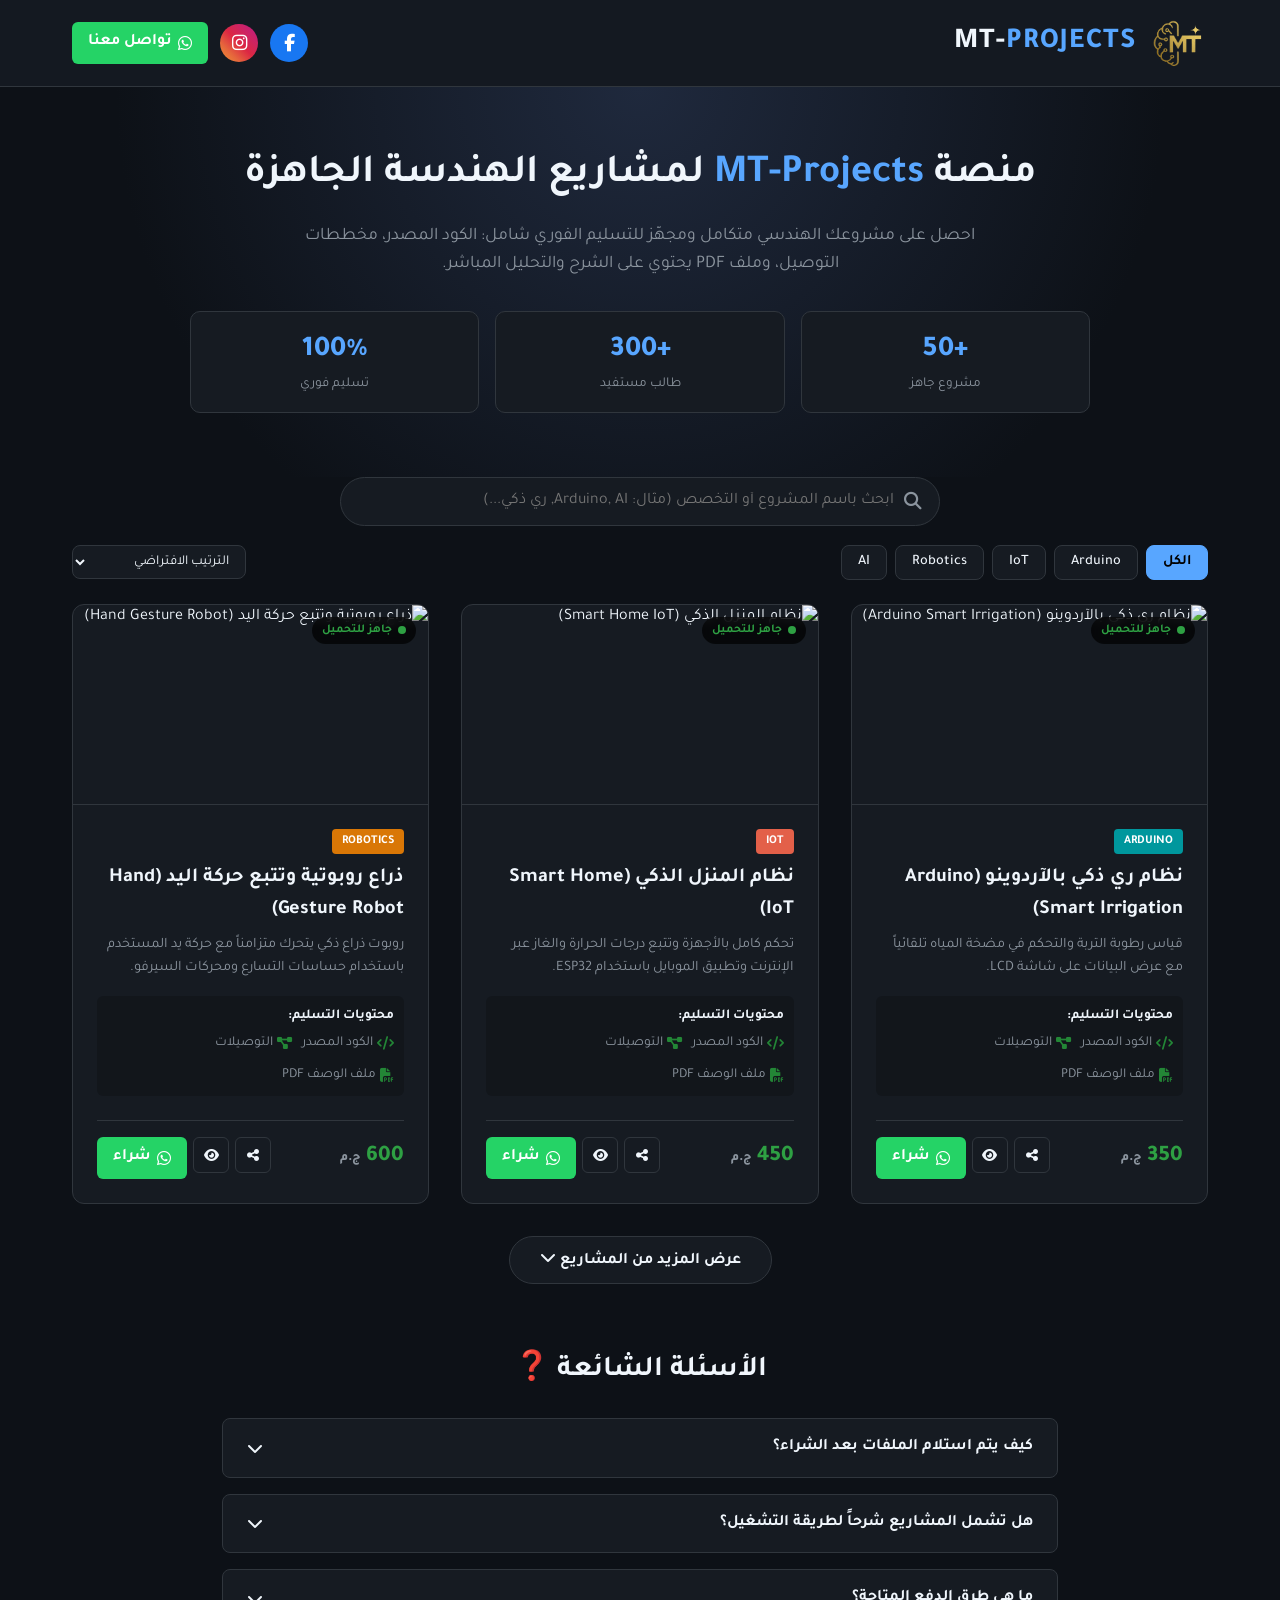
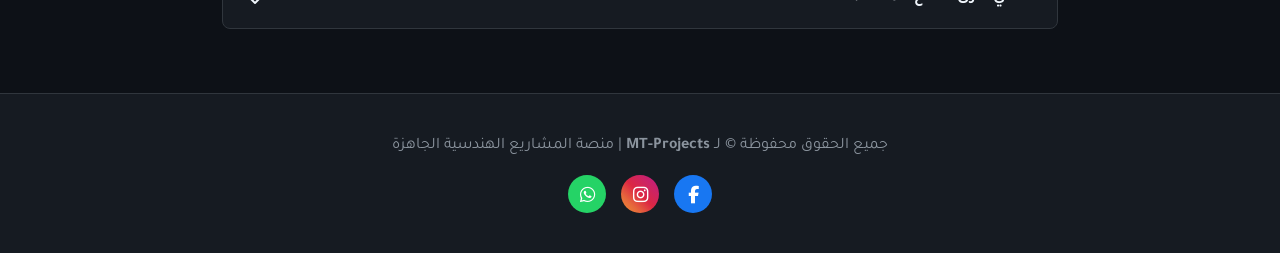
==== index.html @ 241957ce "Add files via upload" ====
<!DOCTYPE html>
<html lang="ar" dir="rtl">
<head>
    <meta charset="UTF-8">
    <meta name="viewport" content="width=device-width, initial-scale=1.0">
    <title>MT-Projects | منصة مشاريع التخرج والهندسة</title>
    <!-- Google Fonts & Font Awesome Icons -->
    <link href="https://fonts.googleapis.com/css2?family=Tajawal:wght@400;500;700;800&display=swap" rel="stylesheet">
    <link rel="stylesheet" href="https://cdnjs.cloudflare.com/ajax/libs/font-awesome/6.4.0/css/all.min.css">
    
    <style>
        :root {
            --bg-color: #0d1117;
            --card-bg: #161b22;
            --primary-color: #238636;
            --accent-color: #58a6ff;
            --text-color: #f0f6fc;
            --text-secondary: #8b949e;
            --border-color: #30363d;
            --whatsapp-color: #25d366;
            --facebook-color: #1877f2;
            --instagram-color: #e4405f;

            /* Category Colors */
            --cat-arduino: #00979d;
            --cat-iot: #e36049;
            --cat-robotics: #d97706;
            --cat-ai: #8b5cf6;
        }

        * {
            margin: 0;
            padding: 0;
            box-sizing: border-box;
            font-family: 'Tajawal', sans-serif;
        }

        body {
            background-color: var(--bg-color);
            color: var(--text-color);
            line-height: 1.6;
        }

        /* Header / Navbar */
        header {
            background-color: rgba(22, 27, 34, 0.95);
            backdrop-filter: blur(10px);
            position: sticky;
            top: 0;
            z-index: 1000;
            border-bottom: 1px solid var(--border-color);
        }

        .nav-container {
            max-width: 1200px;
            margin: 0 auto;
            padding: 0.8rem 2rem;
            display: flex;
            justify-content: space-between;
            align-items: center;
        }

        .logo-container {
            display: flex;
            align-items: center;
            gap: 12px;
            text-decoration: none;
        }

        /* تعديل حجم اللوجو وإزالة الإطار */
        .logo-img {
            width: 60px;
            height: 60px;
            border-radius: 8px;
            object-fit: contain;
            border: none;
        }

        .logo-text {
            font-size: 1.8rem;
            font-weight: 800;
            color: var(--text-color);
            letter-spacing: 1px;
        }

        .logo-text span {
            color: var(--accent-color);
        }

        .nav-actions {
            display: flex;
            align-items: center;
            gap: 12px;
        }

        .social-link {
            width: 38px;
            height: 38px;
            border-radius: 50%;
            display: flex;
            align-items: center;
            justify-content: center;
            color: #fff;
            text-decoration: none;
            font-size: 1.1rem;
            transition: transform 0.3s, opacity 0.3s;
        }

        .social-link:hover {
            transform: translateY(-3px);
            opacity: 0.9;
        }

        .social-fb { background-color: var(--facebook-color); }
        .social-insta { background: linear-gradient(45deg, #f09433, #e6683c, #dc2743, #cc2366, #bc1888); }

        .btn-whatsapp {
            background-color: var(--whatsapp-color);
            color: #fff;
            border: none;
            padding: 8px 16px;
            border-radius: 6px;
            font-weight: 700;
            text-decoration: none;
            display: flex;
            align-items: center;
            gap: 6px;
            cursor: pointer;
            transition: 0.2s;
        }

        .btn-whatsapp:hover {
            background-color: #1ebc57;
        }

        /* Hero Section */
        .hero {
            text-align: center;
            padding: 3.5rem 2rem 2rem;
            background: radial-gradient(circle at top, #1f293d 0%, var(--bg-color) 70%);
        }

        .hero h1 {
            font-size: 2.5rem;
            margin-bottom: 1rem;
            color: var(--text-color);
        }

        .hero h1 span {
            color: var(--accent-color);
        }

        .hero p {
            font-size: 1.1rem;
            color: var(--text-secondary);
            max-width: 700px;
            margin: 0 auto 2rem;
        }

        /* Stats Section */
        .stats-container {
            max-width: 900px;
            margin: 0 auto 2rem;
            display: grid;
            grid-template-columns: repeat(3, 1fr);
            gap: 1rem;
            text-align: center;
        }

        .stat-card {
            background-color: var(--card-bg);
            border: 1px solid var(--border-color);
            padding: 1rem;
            border-radius: 10px;
        }

        .stat-number {
            font-size: 1.8rem;
            font-weight: 800;
            color: var(--accent-color);
        }

        .stat-label {
            font-size: 0.85rem;
            color: var(--text-secondary);
        }

        /* Search & Filters Section */
        .search-filter-section {
            max-width: 1200px;
            margin: 0 auto 1.5rem;
            padding: 0 2rem;
            display: flex;
            flex-direction: column;
            gap: 1.2rem;
            align-items: center;
        }

        .search-box {
            position: relative;
            width: 100%;
            max-width: 600px;
        }

        .search-input {
            width: 100%;
            padding: 14px 45px 14px 16px;
            background-color: var(--card-bg);
            border: 1px solid var(--border-color);
            border-radius: 30px;
            color: var(--text-color);
            font-size: 1rem;
            outline: none;
            transition: border-color 0.3s, box-shadow 0.3s;
        }

        .search-input:focus {
            border-color: var(--accent-color);
            box-shadow: 0 0 10px rgba(88, 166, 255, 0.2);
        }

        .search-icon {
            position: absolute;
            right: 18px;
            top: 50%;
            transform: translateY(-50%);
            color: var(--text-secondary);
            font-size: 1.1rem;
        }

        .controls-row {
            display: flex;
            justify-content: space-between;
            width: 100%;
            max-width: 1200px;
            gap: 1rem;
            flex-wrap: wrap;
            align-items: center;
        }

        .filters-container {
            display: flex;
            gap: 8px;
            flex-wrap: wrap;
        }

        .filter-btn {
            background-color: var(--card-bg);
            color: var(--text-color);
            border: 1px solid var(--border-color);
            padding: 8px 16px;
            border-radius: 8px;
            cursor: pointer;
            transition: 0.3s;
            font-weight: 500;
            font-size: 0.9rem;
        }

        .filter-btn:hover, .filter-btn.active {
            background-color: var(--accent-color);
            color: #000;
            border-color: var(--accent-color);
            font-weight: 700;
        }

        .sort-select {
            background-color: var(--card-bg);
            color: var(--text-color);
            border: 1px solid var(--border-color);
            padding: 8px 12px;
            border-radius: 8px;
            outline: none;
            cursor: pointer;
            font-size: 0.85rem;
        }

        /* Projects Section */
        .projects-container {
            max-width: 1200px;
            margin: 1.5rem auto;
            padding: 0 2rem;
            display: grid;
            grid-template-columns: repeat(auto-fill, minmax(320px, 1fr));
            gap: 2rem;
        }

        .project-card {
            background-color: var(--card-bg);
            border: 1px solid var(--border-color);
            border-radius: 12px;
            overflow: hidden;
            transition: transform 0.3s, box-shadow 0.3s;
            display: flex;
            flex-direction: column;
            position: relative;
        }

        .project-card:hover {
            transform: translateY(-5px);
            box-shadow: 0 10px 20px rgba(0,0,0,0.4);
            border-color: var(--accent-color);
        }

        .live-badge {
            position: absolute;
            top: 12px;
            right: 12px;
            background-color: rgba(0, 0, 0, 0.7);
            color: #2ea043;
            padding: 4px 10px;
            border-radius: 20px;
            font-size: 0.75rem;
            font-weight: bold;
            display: flex;
            align-items: center;
            gap: 6px;
            backdrop-filter: blur(4px);
            z-index: 2;
        }

        .pulse-dot {
            width: 8px;
            height: 8px;
            background-color: #2ea043;
            border-radius: 50%;
            animation: pulse 1.5s infinite;
        }

        @keyframes pulse {
            0% { transform: scale(0.95); box-shadow: 0 0 0 0 rgba(46, 160, 67, 0.7); }
            70% { transform: scale(1); box-shadow: 0 0 0 6px rgba(46, 160, 67, 0); }
            100% { transform: scale(0.95); box-shadow: 0 0 0 0 rgba(46, 160, 67, 0); }
        }

        .project-img {
            width: 100%;
            height: 200px;
            object-fit: cover;
            border-bottom: 1px solid var(--border-color);
        }

        .project-body {
            padding: 1.5rem;
            display: flex;
            flex-direction: column;
            flex-grow: 1;
        }

        .project-tag {
            align-self: flex-start;
            font-size: 0.75rem;
            color: #fff;
            padding: 3px 10px;
            border-radius: 4px;
            margin-bottom: 8px;
            font-weight: bold;
        }

        .tag-arduino { background-color: var(--cat-arduino); }
        .tag-iot { background-color: var(--cat-iot); }
        .tag-robotics { background-color: var(--cat-robotics); }
        .tag-ai { background-color: var(--cat-ai); }

        .project-title {
            font-size: 1.25rem;
            margin-bottom: 0.5rem;
            color: var(--text-color);
        }

        .project-desc {
            font-size: 0.9rem;
            color: var(--text-secondary);
            margin-bottom: 1rem;
            display: -webkit-box;
            -webkit-line-clamp: 3;
            -webkit-box-orient: vertical;
            overflow: hidden;
        }

        .deliverables {
            background-color: rgba(0, 0, 0, 0.2);
            padding: 10px;
            border-radius: 6px;
            margin-bottom: 1.5rem;
            font-size: 0.85rem;
        }

        .deliverables-title {
            font-weight: bold;
            margin-bottom: 5px;
            color: var(--text-color);
        }

        .deliverables ul {
            list-style: none;
            display: flex;
            gap: 10px;
            flex-wrap: wrap;
        }

        .deliverables li {
            color: var(--text-secondary);
            display: flex;
            align-items: center;
            gap: 4px;
        }

        .deliverables li i {
            color: var(--primary-color);
        }

        .project-footer {
            margin-top: auto;
            display: flex;
            justify-content: space-between;
            align-items: center;
            padding-top: 1rem;
            border-top: 1px solid var(--border-color);
        }

        .price-tag {
            font-size: 1.4rem;
            font-weight: 800;
            color: #2ea043;
        }

        .price-tag span {
            font-size: 0.8rem;
            color: var(--text-secondary);
        }

        .btn-group {
            display: flex;
            gap: 6px;
        }

        .btn-action-icon {
            background-color: transparent;
            color: var(--text-color);
            border: 1px solid var(--border-color);
            width: 36px;
            height: 36px;
            border-radius: 6px;
            display: flex;
            align-items: center;
            justify-content: center;
            cursor: pointer;
            transition: 0.2s;
        }

        .btn-action-icon:hover {
            background-color: var(--border-color);
            color: var(--accent-color);
        }

        /* Read More Section */
        .load-more-container {
            text-align: center;
            margin: 2rem 0;
        }

        .btn-load-more {
            background-color: var(--card-bg);
            color: var(--text-color);
            border: 1px solid var(--border-color);
            padding: 12px 30px;
            border-radius: 25px;
            font-size: 1rem;
            font-weight: 700;
            cursor: pointer;
            transition: 0.3s;
        }

        .btn-load-more:hover {
            background-color: var(--accent-color);
            color: #000;
            border-color: var(--accent-color);
        }

        /* FAQ Section */
        .faq-section {
            max-width: 900px;
            margin: 4rem auto 2rem;
            padding: 0 2rem;
        }

        .faq-title {
            text-align: center;
            font-size: 1.8rem;
            margin-bottom: 1.5rem;
            color: var(--text-color);
        }

        .faq-item {
            background-color: var(--card-bg);
            border: 1px solid var(--border-color);
            border-radius: 8px;
            margin-bottom: 1rem;
            overflow: hidden;
        }

        .faq-question {
            padding: 1rem 1.5rem;
            font-weight: 700;
            cursor: pointer;
            display: flex;
            justify-content: space-between;
            align-items: center;
            user-select: none;
        }

        .faq-answer {
            padding: 0 1.5rem 1rem;
            color: var(--text-secondary);
            font-size: 0.95rem;
            display: none;
            border-top: 1px solid rgba(255,255,255,0.05);
            padding-top: 1rem;
        }

        .faq-item.active .faq-answer {
            display: block;
        }

        .faq-item.active .faq-icon {
            transform: rotate(180deg);
        }

        /* Modal (Popup) */
        .modal {
            display: none;
            position: fixed;
            top: 0;
            left: 0;
            width: 100%;
            height: 100%;
            background-color: rgba(0, 0, 0, 0.8);
            z-index: 2000;
            justify-content: center;
            align-items: center;
            padding: 1rem;
        }

        .modal-content {
            background-color: var(--card-bg);
            border: 1px solid var(--border-color);
            border-radius: 12px;
            max-width: 600px;
            width: 100%;
            padding: 2rem;
            position: relative;
            max-height: 90vh;
            overflow-y: auto;
        }

        .close-modal {
            position: absolute;
            top: 15px;
            left: 15px;
            font-size: 1.5rem;
            color: var(--text-secondary);
            cursor: pointer;
        }

        /* Toast Notification */
        .toast {
            position: fixed;
            bottom: 20px;
            left: 20px;
            background-color: var(--card-bg);
            color: var(--text-color);
            border: 1px solid var(--accent-color);
            padding: 12px 20px;
            border-radius: 8px;
            box-shadow: 0 5px 15px rgba(0,0,0,0.5);
            display: none;
            z-index: 3000;
            font-size: 0.9rem;
        }

        /* Footer */
        footer {
            text-align: center;
            padding: 2.5rem 1rem;
            background-color: var(--card-bg);
            border-top: 1px solid var(--border-color);
            margin-top: 4rem;
            color: var(--text-secondary);
        }

        .footer-socials {
            display: flex;
            justify-content: center;
            gap: 15px;
            margin-top: 1rem;
        }

        @media (max-width: 768px) {
            .hero h1 { font-size: 1.8rem; }
            .projects-container { grid-template-columns: 1fr; }
            .nav-container { flex-direction: column; gap: 1rem; }
            .stats-container { grid-template-columns: 1fr; }
            .controls-row { flex-direction: column; align-items: stretch; }
        }
    </style>
</head>
<body>

    <!-- Header / Navbar -->
    <header>
        <div class="nav-container">
            <a href="#" class="logo-container">
                <img src="logo.png" onerror="this.src='https://via.placeholder.com/60x60/238636/ffffff?text=MT'" alt="MT-Projects Logo" class="logo-img">
                <div class="logo-text">MT-<span>PROJECTS</span></div>
            </a>
            
            <div class="nav-actions">
                <a href="https://www.facebook.com/share/1FDnTubg9i/" target="_blank" class="social-link social-fb" title="تابعنا على فيسبوك">
                    <i class="fa-brands fa-facebook-f"></i>
                </a>
                <a href="https://www.instagram.com/mt_company40?stkn=MTRxdmZ1bXdlMmYyNg==" target="_blank" class="social-link social-insta" title="تابعنا على انستجرام">
                    <i class="fa-brands fa-instagram"></i>
                </a>
                <a href="https://wa.me/201128304396" target="_blank" class="btn-whatsapp">
                    <i class="fa-brands fa-whatsapp"></i> تواصل معنا
                </a>
            </div>
        </div>
    </header>

    <!-- Hero Section -->
    <section class="hero">
        <h1>منصة <span>MT-Projects</span> لمشاريع الهندسة الجاهزة</h1>
        <p>احصل على مشروعك الهندسي متكامل ومجهّز للتسليم الفوري شامل: الكود المصدر، مخططات التوصيل، وملف PDF يحتوي على الشرح والتحليل المباشر.</p>
        
        <!-- Stats Counter -->
        <div class="stats-container">
            <div class="stat-card">
                <div class="stat-number">+50</div>
                <div class="stat-label">مشروع جاهز</div>
            </div>
            <div class="stat-card">
                <div class="stat-number">+300</div>
                <div class="stat-label">طالب مستفيد</div>
            </div>
            <div class="stat-card">
                <div class="stat-number">100%</div>
                <div class="stat-label">تسليم فوري</div>
            </div>
        </div>
    </section>

    <!-- Search & Filters Section -->
    <div class="search-filter-section">
        <!-- Search Box -->
        <div class="search-box">
            <i class="fa-solid fa-magnifying-glass search-icon"></i>
            <input type="text" id="searchInput" class="search-input" placeholder="ابحث باسم المشروع أو التخصص (مثال: Arduino, AI, ري ذكي...)" oninput="handleSearch()">
        </div>

        <!-- Controls Row (Filters + Sort) -->
        <div class="controls-row">
            <div class="filters-container">
                <button class="filter-btn active" onclick="filterProjects('all', event)">الكل</button>
                <button class="filter-btn" onclick="filterProjects('arduino', event)">Arduino</button>
                <button class="filter-btn" onclick="filterProjects('iot', event)">IoT</button>
                <button class="filter-btn" onclick="filterProjects('robotics', event)">Robotics</button>
                <button class="filter-btn" onclick="filterProjects('ai', event)">AI</button>
            </div>

            <!-- Sort Option -->
            <select class="sort-select" onchange="handleSort(this.value)">
                <option value="default">الترتيب الافتراضي</option>
                <option value="low-high">السعر: من الأقل للأعلى</option>
                <option value="high-low">السعر: من الأعلى للأقل</option>
            </select>
        </div>
    </div>

    <!-- Projects Grid -->
    <section class="projects-container" id="projects-grid"></section>

    <!-- Load More / Read More Button -->
    <div class="load-more-container" id="loadMoreContainer">
        <button class="btn-load-more" onclick="loadMoreProjects()">عرض المزيد من المشاريع <i class="fa-solid fa-chevron-down"></i></button>
    </div>

    <!-- FAQ Accordion Section -->
    <section class="faq-section">
        <h2 class="faq-title">الأسئلة الشائعة ❓</h2>
        <div class="faq-item" onclick="toggleFaq(this)">
            <div class="faq-question">
                <span>كيف يتم استلام الملفات بعد الشراء؟</span>
                <i class="fa-solid fa-chevron-down faq-icon"></i>
            </div>
            <div class="faq-answer">
                بمجرد الضغط على زر الشراء والتواصل معنا عبر واتساب، يتم إرسال رابط مباشر يحتوي على ملفات المشروع (Code + Schematics + PDF) فور تأكيد الدفع.
            </div>
        </div>
        <div class="faq-item" onclick="toggleFaq(this)">
            <div class="faq-question">
                <span>هل تشمل المشاريع شرحاً لطريقة التشغيل؟</span>
                <i class="fa-solid fa-chevron-down faq-icon"></i>
            </div>
            <div class="faq-answer">
                نعم، كل مشروع يحتوي على ملف PDF موثق يوضح مكونات النظام، طريقة التوصيل خطوة بخطوة، مع شرح لمراحل عمل الكود المصدر.
            </div>
        </div>
        <div class="faq-item" onclick="toggleFaq(this)">
            <div class="faq-question">
                <span>ما هي طرق الدفع المتاحة؟</span>
                <i class="fa-solid fa-chevron-down faq-icon"></i>
            </div>
            <div class="faq-answer">
                نوفر طرق دفع متعددة وسريعة مثل (فودافون كاش - Vodafone Cash) والحوالات البنكية المباشرة.
            </div>
        </div>
    </section>

    <!-- Modal التفاصيل -->
    <div class="modal" id="projectModal">
        <div class="modal-content">
            <span class="close-modal" onclick="closeModal()">&times;</span>
            <h2 id="modalTitle" style="margin-bottom: 1rem; color: var(--accent-color);"></h2>
            <img id="modalImg" src="" alt="" style="width: 100%; height: 220px; object-fit: cover; border-radius: 8px; margin-bottom: 1rem;">
            <p id="modalDesc" style="margin-bottom: 1.5rem; color: var(--text-color);"></p>
            <div class="deliverables" style="margin-bottom: 1.5rem;">
                <div class="deliverables-title">محتويات ملف الاستلام:</div>
                <ul>
                    <li><i class="fa-solid fa-check-circle"></i> الكود البرمجي (Source Code)</li>
                    <li><i class="fa-solid fa-check-circle"></i> خريطة التوصيل (Schematics)</li>
                    <li><i class="fa-solid fa-check-circle"></i> ملف PDF شامل الوصف وخطوات التشغيل</li>
                </ul>
            </div>
            <div style="display: flex; justify-content: space-between; align-items: center;">
                <div id="modalPrice" class="price-tag"></div>
                <a id="modalBuyBtn" href="#" target="_blank" class="btn-whatsapp" style="padding: 10px 20px;">
                    <i class="fa-brands fa-whatsapp"></i> تأكيد الشراء واستلام المشروع
                </a>
            </div>
        </div>
    </div>

    <!-- Toast Alert -->
    <div class="toast" id="toastNotification">تم نسخ رابط المشروع!</div>

    <!-- Footer -->
    <footer>
        <p>جميع الحقوق محفوظة © لـ <strong>MT-Projects</strong> | منصة المشاريع الهندسية الجاهزة</p>
        <div class="footer-socials">
            <a href="https://www.facebook.com/share/1FDnTubg9i/" target="_blank" class="social-link social-fb"><i class="fa-brands fa-facebook-f"></i></a>
            <a href="https://www.instagram.com/mt_company40?stkn=MTRxdmZ1bXdlMmYyNg==" target="_blank" class="social-link social-insta"><i class="fa-brands fa-instagram"></i></a>
            <a href="https://wa.me/201128304396" target="_blank" class="social-link" style="background-color: var(--whatsapp-color);"><i class="fa-brands fa-whatsapp"></i></a>
        </div>
    </footer>

    <!-- JavaScript -->
    <script>
        const PHONE_NUMBER = "201128304396";
        const ITEMS_PER_PAGE = 3;
        let currentPage = 1;
        let currentCategory = 'all';
        let searchQuery = '';
        let currentSort = 'default';

        const projects = [
            {
                id: 1,
                title: "نظام ري ذكي بالآردوينو (Arduino Smart Irrigation)",
                category: "arduino",
                price: 350,
                image: "https://images.unsplash.com/photo-1585314062340-f1a5a7c9328d?auto=format&fit=crop&w=600&q=80",
                shortDesc: "قياس رطوبة التربة والتحكم في مضخة المياه تلقائياً مع عرض البيانات على شاشة LCD.",
                fullDesc: "مشروع آردوينو عملي يعتمد على لوحة Arduino Uno وحساس رطوبة التربة وموديول ريليه للتحكم بمضخة المياه وشاشة LCD 16x2."
            },
            {
                id: 2,
                title: "نظام المنزل الذكي (Smart Home IoT)",
                category: "iot",
                price: 450,
                image: "https://images.unsplash.com/photo-1558002038-1055907df827?auto=format&fit=crop&w=600&q=80",
                shortDesc: "تحكم كامل بالأجهزة وتتبع درجات الحرارة والغاز عبر الإنترنت وتطبيق الموبايل باستخدام ESP32.",
                fullDesc: "مشروع IoT كامل يعتمد على متحكم ESP32 مرتبط بسحابة برمجية وتطبيق على الهاتف. يتضمن تحكماً في الإضاءة والأجهزة وتنبيهات تسريب الغاز."
            },
            {
                id: 3,
                title: "ذراع روبوتية وتتبع حركة اليد (Hand Gesture Robot)",
                category: "robotics",
                price: 600,
                image: "https://images.unsplash.com/photo-1485827404703-89b55fcc595e?auto=format&fit=crop&w=600&q=80",
                shortDesc: "روبوت ذراع ذكي يتحرك متزامناً مع حركة يد المستخدم باستخدام حساسات التسارع ومحركات السيرفو.",
                fullDesc: "مشروع روبوتات متميز يتكون من ذراع ذات 4 درجات حرية (4-DOF) يتم توجيهها لاسلكياً بواسطة قفاز ذكي مثبت عليه حساسات الحركة."
            },
            {
                id: 4,
                title: "نظام كشف الحضور والوجوه بالذكاء الاصطناعي (AI Attendance)",
                category: "ai",
                price: 500,
                image: "https://images.unsplash.com/photo-1507146426996-ef05306b995a?auto=format&fit=crop&w=600&q=80",
                shortDesc: "نموذج تعلم آلي للتعرف على وجوه الطلاب وتوثيق الحضور تلقائياً في قاعدة بيانات.",
                fullDesc: "مشروع AI يعتمد على رؤية الحاسوب (Computer Vision) باستخدام Python و OpenCV للتعرف على الوجوه وتخزين الحضور في Excel."
            },
            {
                id: 5,
                title: "نظام إنذار وحماية بالـ RFID والآردوينو",
                category: "arduino",
                price: 380,
                image: "https://images.unsplash.com/photo-1558002038-1055907df827?auto=format&fit=crop&w=600&q=80",
                shortDesc: "فتح الأبواب والتحكم بالوصول باستخدام كروت RFID ومحرك سيرفو مع بوزر إنذار.",
                fullDesc: "مشروع حماية بالآردوينو باستخدام قارئ RFID RC522 ومحرك Servo لتأمين البوابات الإلكترونية وإدارة الصلاحيات."
            },
            {
                id: 6,
                title: "محطة أرصاد جوية متكاملة (IoT Weather Station)",
                category: "iot",
                price: 400,
                image: "https://images.unsplash.com/photo-1524522173746-f628baad3644?auto=format&fit=crop&w=600&q=80",
                shortDesc: "رصد حالة الجو والضغط الجوي ونسبة الرطوبة ورفع البيانات لموقع إلكتروني مباشر.",
                fullDesc: "مشروع إنترنت الأشياء لرصد حالة البيئة والطقس بشكل مستمر وعرض النتائج على شاشة OLED ورفعها لسحابة ThingSpeak."
            }
        ];

        function getFilteredProjects() {
            let result = projects.filter(project => {
                let matchesCat = (currentCategory === 'all') || (project.category.toLowerCase() === currentCategory.toLowerCase());

                const matchesSearch = project.title.toLowerCase().includes(searchQuery.toLowerCase()) ||
                                      project.category.toLowerCase().includes(searchQuery.toLowerCase()) ||
                                      project.shortDesc.toLowerCase().includes(searchQuery.toLowerCase());

                return matchesCat && matchesSearch;
            });

            if (currentSort === 'low-high') {
                result.sort((a, b) => a.price - b.price);
            } else if (currentSort === 'high-low') {
                result.sort((a, b) => b.price - a.price);
            }

            return result;
        }

        function renderProjects() {
            const container = document.getElementById('projects-grid');
            const filtered = getFilteredProjects();
            const visibleProjects = filtered.slice(0, currentPage * ITEMS_PER_PAGE);

            container.innerHTML = '';

            if (visibleProjects.length === 0) {
                container.innerHTML = `<div style="grid-column: 1/-1; text-align: center; padding: 3rem; color: var(--text-secondary);">لا توجد مشاريع تطابق البحث أو الفلتر الحالي.</div>`;
                document.getElementById('loadMoreContainer').style.display = 'none';
                return;
            }

            visibleProjects.forEach(project => {
                const message = encodeURIComponent(`أهلاً MT-Projects، حابب أشتري مشروع:\n📌 *${project.title}*\n💰 السعر: ${project.price} ج.م`);
                const whatsappUrl = `https://wa.me/${PHONE_NUMBER}?text=${message}`;

                const card = document.createElement('div');
                card.className = 'project-card';
                card.innerHTML = `
                    <div class="live-badge"><div class="pulse-dot"></div> جاهز للتحميل</div>
                    <img src="${project.image}" alt="${project.title}" class="project-img">
                    <div class="project-body">
                        <span class="project-tag tag-${project.category}">${project.category.toUpperCase()}</span>
                        <h3 class="project-title">${project.title}</h3>
                        <p class="project-desc">${project.shortDesc}</p>
                        
                        <div class="deliverables">
                            <div class="deliverables-title">محتويات التسليم:</div>
                            <ul>
                                <li><i class="fa-solid fa-code"></i> الكود المصدر</li>
                                <li><i class="fa-solid fa-diagram-project"></i> التوصيلات</li>
                                <li><i class="fa-solid fa-file-pdf"></i> ملف الوصف PDF</li>
                            </ul>
                        </div>

                        <div class="project-footer">
                            <div class="price-tag">${project.price} <span>ج.م</span></div>
                            <div class="btn-group">
                                <button class="btn-action-icon" onclick="shareProject('${project.title}')" title="مشاركة">
                                    <i class="fa-solid fa-share-nodes"></i>
                                </button>
                                <button class="btn-action-icon" onclick="openModal(${project.id})" title="التفاصيل">
                                    <i class="fa-solid fa-eye"></i>
                                </button>
                                <a href="${whatsappUrl}" target="_blank" class="btn-whatsapp">
                                    <i class="fa-brands fa-whatsapp"></i> شراء
                                </a>
                            </div>
                        </div>
                    </div>
                `;
                container.appendChild(card);
            });

            document.getElementById('loadMoreContainer').style.display = (visibleProjects.length < filtered.length) ? 'block' : 'none';
        }

        function shareProject(title) {
            navigator.clipboard.writeText(`شاهد هذا المشروع الهندسي المتميز من MT-Projects:\n${title}\n${window.location.href}`);
            showToast("تم نسخ رابط المشاركة بنجاح!");
        }

        function showToast(msg) {
            const toast = document.getElementById('toastNotification');
            toast.innerText = msg;
            toast.style.display = 'block';
            setTimeout(() => { toast.style.display = 'none'; }, 3000);
        }

        function handleSearch() {
            searchQuery = document.getElementById('searchInput').value.trim();
            currentPage = 1;
            renderProjects();
        }

        function filterProjects(category, event) {
            document.querySelectorAll('.filter-btn').forEach(btn => btn.classList.remove('active'));
            if (event && event.target) event.target.classList.add('active');
            currentCategory = category;
            currentPage = 1;
            renderProjects();
        }

        function handleSort(value) {
            currentSort = value;
            renderProjects();
        }

        function loadMoreProjects() {
            currentPage++;
            renderProjects();
        }

        function toggleFaq(element) {
            element.classList.toggle('active');
        }

        function openModal(id) {
            const project = projects.find(p => p.id === id);
            if (!project) return;

            document.getElementById('modalTitle').innerText = project.title;
            document.getElementById('modalImg').src = project.image;
            document.getElementById('modalDesc').innerText = project.fullDesc;
            document.getElementById('modalPrice').innerHTML = `${project.price} <span>ج.م</span>`;
            
            const message = encodeURIComponent(`أهلاً MT-Projects، أرغب بشراء مشروع:\n📌 *${project.title}*\n💰 السعر: ${project.price} ج.م`);
            document.getElementById('modalBuyBtn').href = `https://wa.me/${PHONE_NUMBER}?text=${message}`;

            document.getElementById('projectModal').style.display = 'flex';
        }

        function closeModal() {
            document.getElementById('projectModal').style.display = 'none';
        }

        window.onclick = function(event) {
            const modal = document.getElementById('projectModal');
            if (event.target == modal) closeModal();
        }

        renderProjects();
    </script>
</body>
</html>
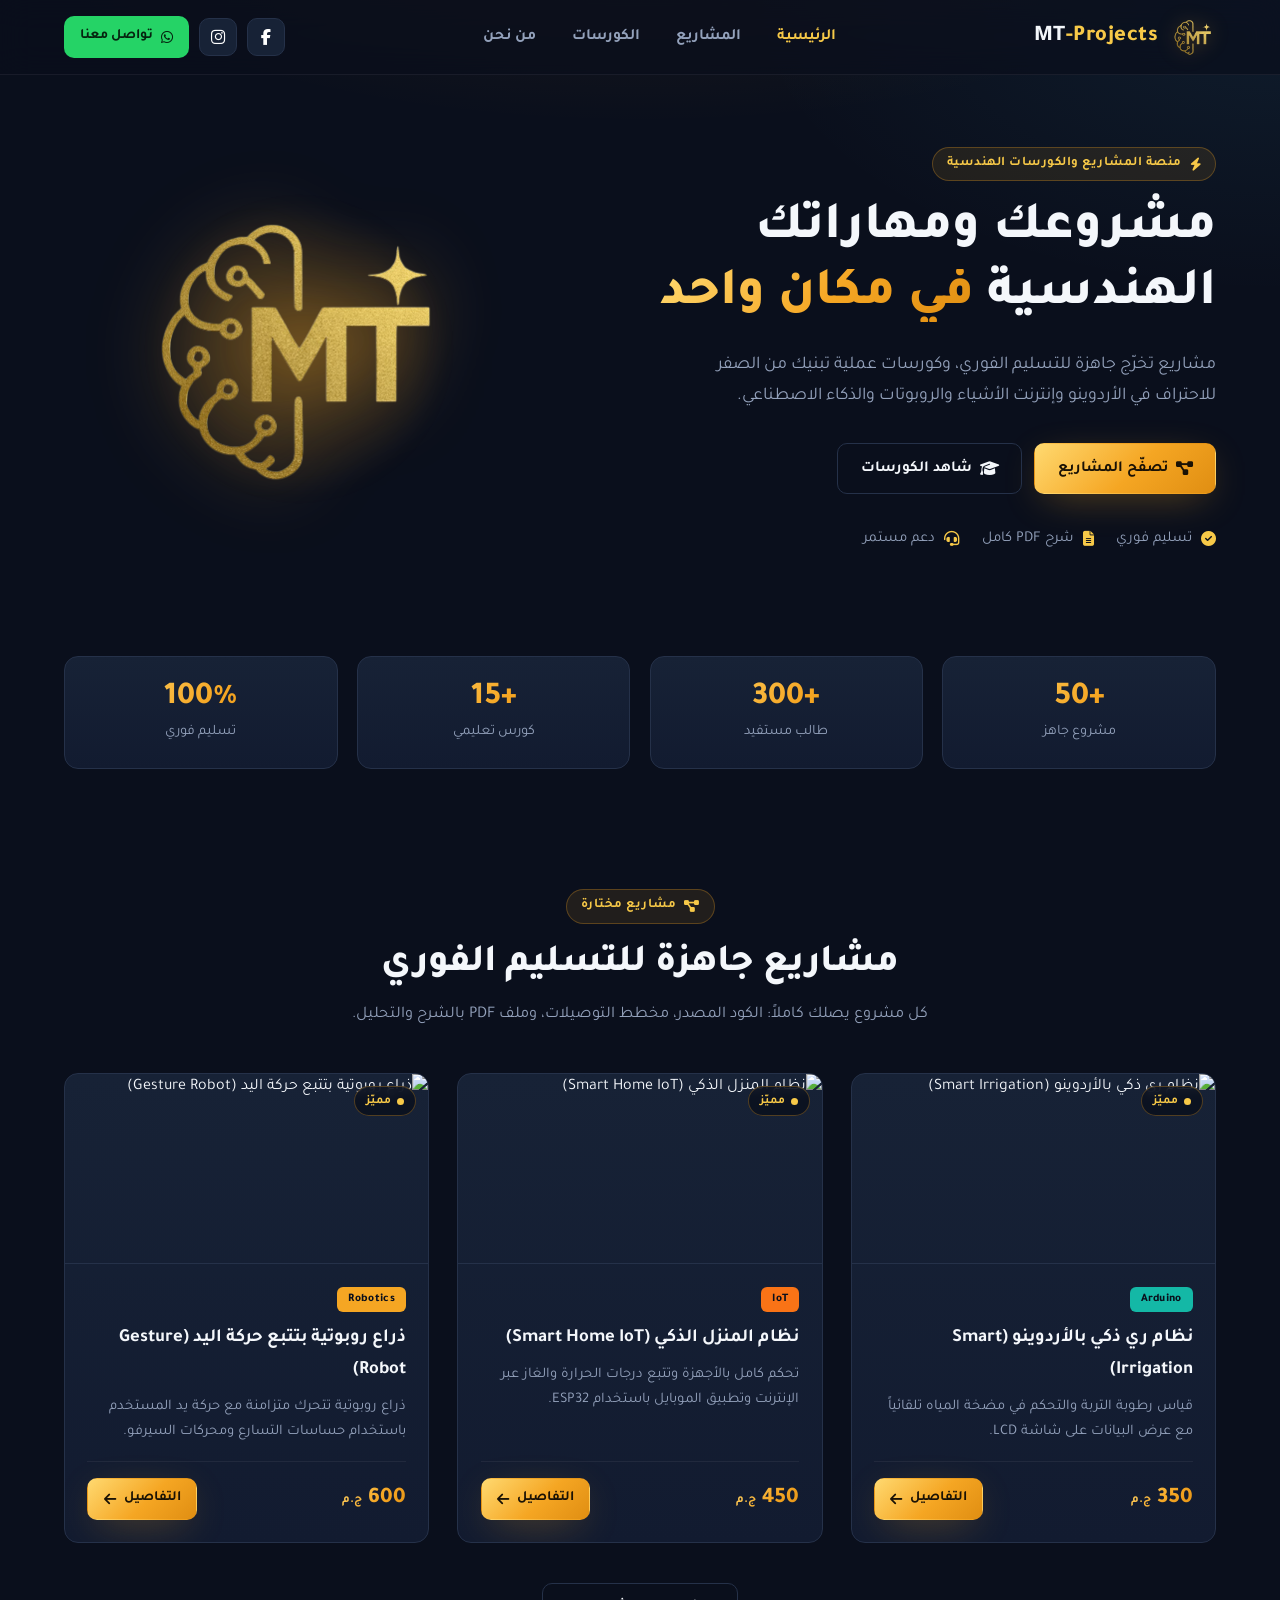
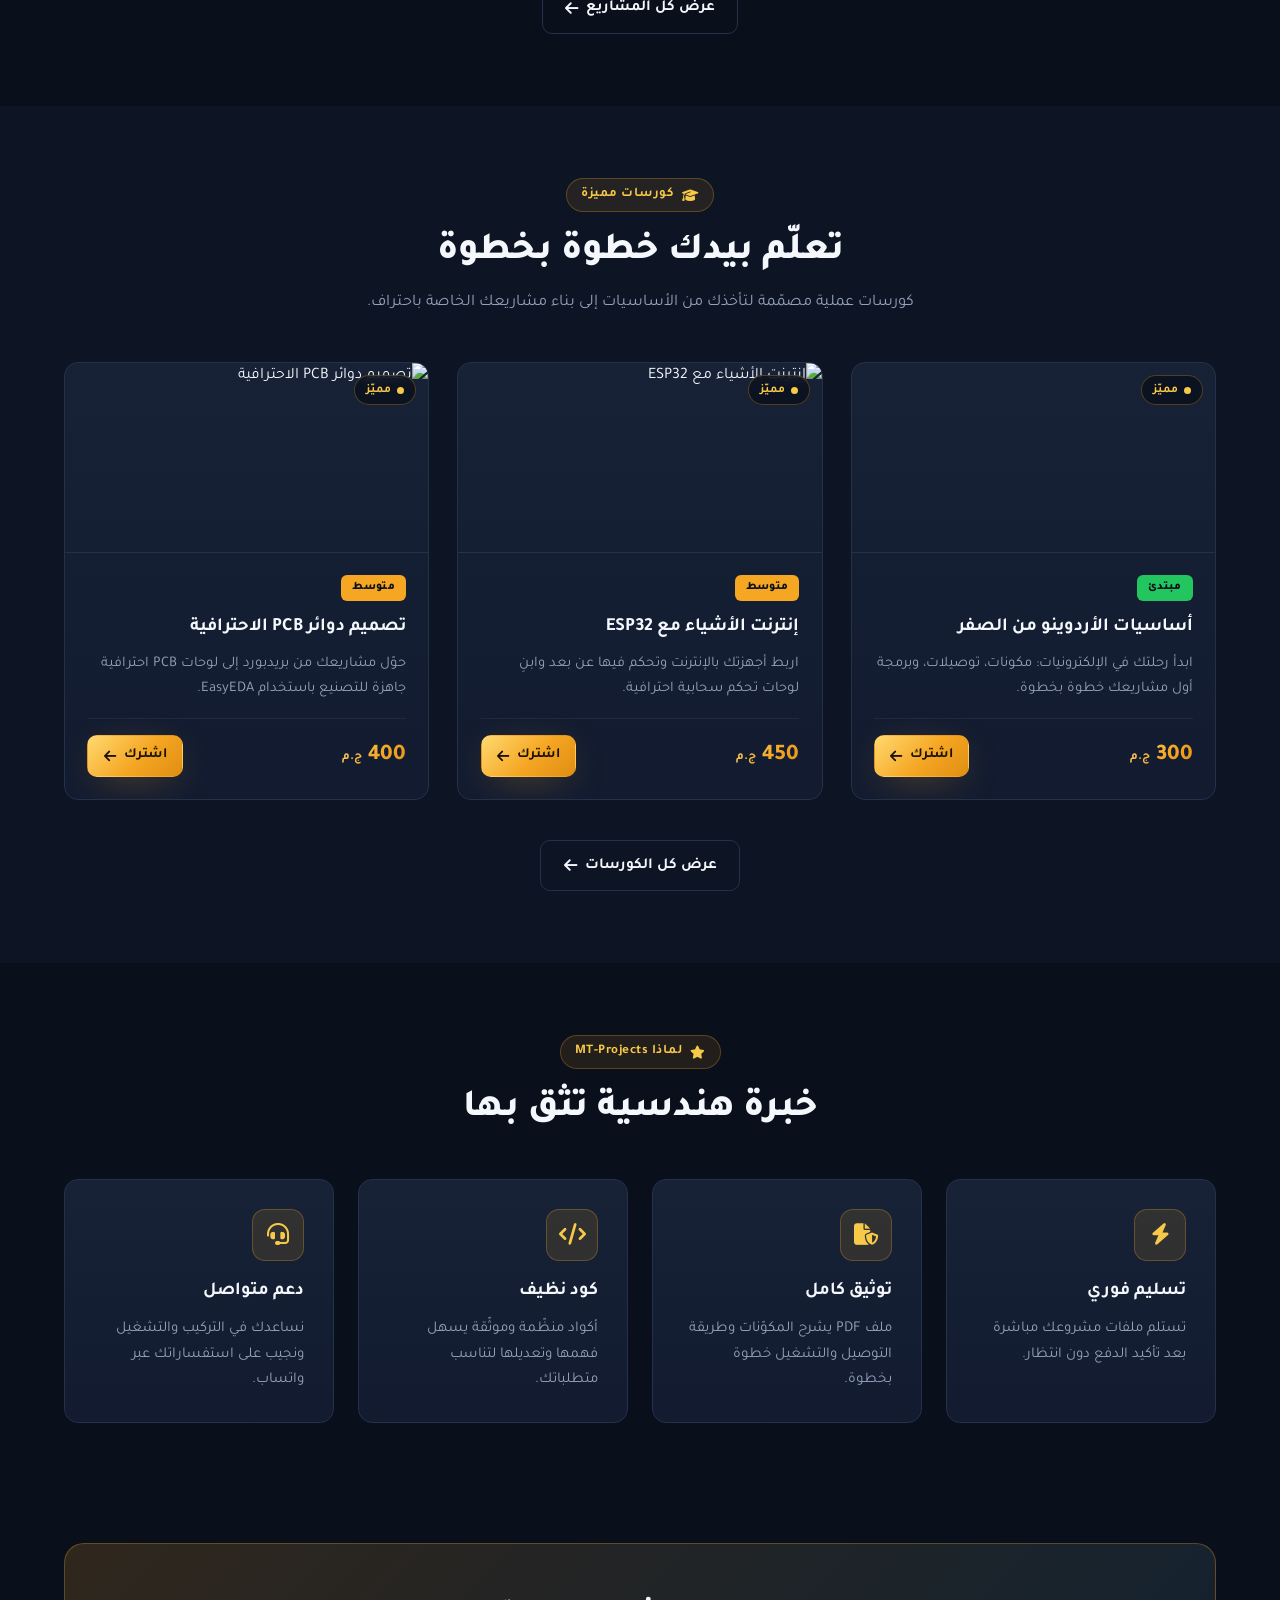
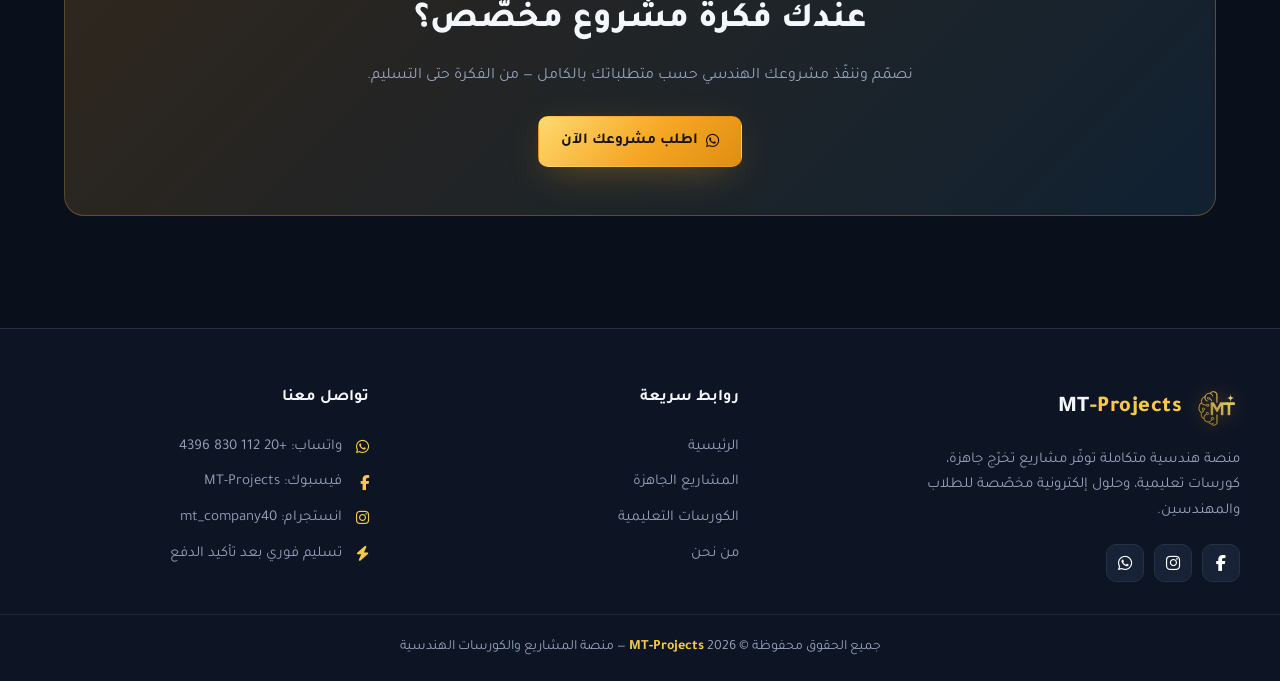
==== commit b784845f: "Rebrand MT-Projects to gold identity; add courses + company profile Refactor the single green index." ====
--- a/index.html
+++ b/index.html
@@ -1,968 +1,134 @@
-<!DOCTYPE html>
-<html lang="ar" dir="rtl">
-<head>
-    <meta charset="UTF-8">
-    <meta name="viewport" content="width=device-width, initial-scale=1.0">
-    <title>MT-Projects | منصة مشاريع التخرج والهندسة</title>
-    <!-- Google Fonts & Font Awesome Icons -->
-    <link href="https://fonts.googleapis.com/css2?family=Tajawal:wght@400;500;700;800&display=swap" rel="stylesheet">
-    <link rel="stylesheet" href="https://cdnjs.cloudflare.com/ajax/libs/font-awesome/6.4.0/css/all.min.css">
-    
-    <style>
-        :root {
-            --bg-color: #0d1117;
-            --card-bg: #161b22;
-            --primary-color: #238636;
-            --accent-color: #58a6ff;
-            --text-color: #f0f6fc;
-            --text-secondary: #8b949e;
-            --border-color: #30363d;
-            --whatsapp-color: #25d366;
-            --facebook-color: #1877f2;
-            --instagram-color: #e4405f;
-
-            /* Category Colors */
-            --cat-arduino: #00979d;
-            --cat-iot: #e36049;
-            --cat-robotics: #d97706;
-            --cat-ai: #8b5cf6;
-        }
-
-        * {
-            margin: 0;
-            padding: 0;
-            box-sizing: border-box;
-            font-family: 'Tajawal', sans-serif;
-        }
-
-        body {
-            background-color: var(--bg-color);
-            color: var(--text-color);
-            line-height: 1.6;
-        }
-
-        /* Header / Navbar */
-        header {
-            background-color: rgba(22, 27, 34, 0.95);
-            backdrop-filter: blur(10px);
-            position: sticky;
-            top: 0;
-            z-index: 1000;
-            border-bottom: 1px solid var(--border-color);
-        }
-
-        .nav-container {
-            max-width: 1200px;
-            margin: 0 auto;
-            padding: 0.8rem 2rem;
-            display: flex;
-            justify-content: space-between;
-            align-items: center;
-        }
-
-        .logo-container {
-            display: flex;
-            align-items: center;
-            gap: 12px;
-            text-decoration: none;
-        }
-
-        /* تعديل حجم اللوجو وإزالة الإطار */
-        .logo-img {
-            width: 60px;
-            height: 60px;
-            border-radius: 8px;
-            object-fit: contain;
-            border: none;
-        }
-
-        .logo-text {
-            font-size: 1.8rem;
-            font-weight: 800;
-            color: var(--text-color);
-            letter-spacing: 1px;
-        }
-
-        .logo-text span {
-            color: var(--accent-color);
-        }
-
-        .nav-actions {
-            display: flex;
-            align-items: center;
-            gap: 12px;
-        }
-
-        .social-link {
-            width: 38px;
-            height: 38px;
-            border-radius: 50%;
-            display: flex;
-            align-items: center;
-            justify-content: center;
-            color: #fff;
-            text-decoration: none;
-            font-size: 1.1rem;
-            transition: transform 0.3s, opacity 0.3s;
-        }
-
-        .social-link:hover {
-            transform: translateY(-3px);
-            opacity: 0.9;
-        }
-
-        .social-fb { background-color: var(--facebook-color); }
-        .social-insta { background: linear-gradient(45deg, #f09433, #e6683c, #dc2743, #cc2366, #bc1888); }
-
-        .btn-whatsapp {
-            background-color: var(--whatsapp-color);
-            color: #fff;
-            border: none;
-            padding: 8px 16px;
-            border-radius: 6px;
-            font-weight: 700;
-            text-decoration: none;
-            display: flex;
-            align-items: center;
-            gap: 6px;
-            cursor: pointer;
-            transition: 0.2s;
-        }
-
-        .btn-whatsapp:hover {
-            background-color: #1ebc57;
-        }
-
-        /* Hero Section */
-        .hero {
-            text-align: center;
-            padding: 3.5rem 2rem 2rem;
-            background: radial-gradient(circle at top, #1f293d 0%, var(--bg-color) 70%);
-        }
-
-        .hero h1 {
-            font-size: 2.5rem;
-            margin-bottom: 1rem;
-            color: var(--text-color);
-        }
-
-        .hero h1 span {
-            color: var(--accent-color);
-        }
-
-        .hero p {
-            font-size: 1.1rem;
-            color: var(--text-secondary);
-            max-width: 700px;
-            margin: 0 auto 2rem;
-        }
-
-        /* Stats Section */
-        .stats-container {
-            max-width: 900px;
-            margin: 0 auto 2rem;
-            display: grid;
-            grid-template-columns: repeat(3, 1fr);
-            gap: 1rem;
-            text-align: center;
-        }
-
-        .stat-card {
-            background-color: var(--card-bg);
-            border: 1px solid var(--border-color);
-            padding: 1rem;
-            border-radius: 10px;
-        }
-
-        .stat-number {
-            font-size: 1.8rem;
-            font-weight: 800;
-            color: var(--accent-color);
-        }
-
-        .stat-label {
-            font-size: 0.85rem;
-            color: var(--text-secondary);
-        }
-
-        /* Search & Filters Section */
-        .search-filter-section {
-            max-width: 1200px;
-            margin: 0 auto 1.5rem;
-            padding: 0 2rem;
-            display: flex;
-            flex-direction: column;
-            gap: 1.2rem;
-            align-items: center;
-        }
-
-        .search-box {
-            position: relative;
-            width: 100%;
-            max-width: 600px;
-        }
-
-        .search-input {
-            width: 100%;
-            padding: 14px 45px 14px 16px;
-            background-color: var(--card-bg);
-            border: 1px solid var(--border-color);
-            border-radius: 30px;
-            color: var(--text-color);
-            font-size: 1rem;
-            outline: none;
-            transition: border-color 0.3s, box-shadow 0.3s;
-        }
-
-        .search-input:focus {
-            border-color: var(--accent-color);
-            box-shadow: 0 0 10px rgba(88, 166, 255, 0.2);
-        }
-
-        .search-icon {
-            position: absolute;
-            right: 18px;
-            top: 50%;
-            transform: translateY(-50%);
-            color: var(--text-secondary);
-            font-size: 1.1rem;
-        }
-
-        .controls-row {
-            display: flex;
-            justify-content: space-between;
-            width: 100%;
-            max-width: 1200px;
-            gap: 1rem;
-            flex-wrap: wrap;
-            align-items: center;
-        }
-
-        .filters-container {
-            display: flex;
-            gap: 8px;
-            flex-wrap: wrap;
-        }
-
-        .filter-btn {
-            background-color: var(--card-bg);
-            color: var(--text-color);
-            border: 1px solid var(--border-color);
-            padding: 8px 16px;
-            border-radius: 8px;
-            cursor: pointer;
-            transition: 0.3s;
-            font-weight: 500;
-            font-size: 0.9rem;
-        }
-
-        .filter-btn:hover, .filter-btn.active {
-            background-color: var(--accent-color);
-            color: #000;
-            border-color: var(--accent-color);
-            font-weight: 700;
-        }
-
-        .sort-select {
-            background-color: var(--card-bg);
-            color: var(--text-color);
-            border: 1px solid var(--border-color);
-            padding: 8px 12px;
-            border-radius: 8px;
-            outline: none;
-            cursor: pointer;
-            font-size: 0.85rem;
-        }
-
-        /* Projects Section */
-        .projects-container {
-            max-width: 1200px;
-            margin: 1.5rem auto;
-            padding: 0 2rem;
-            display: grid;
-            grid-template-columns: repeat(auto-fill, minmax(320px, 1fr));
-            gap: 2rem;
-        }
-
-        .project-card {
-            background-color: var(--card-bg);
-            border: 1px solid var(--border-color);
-            border-radius: 12px;
-            overflow: hidden;
-            transition: transform 0.3s, box-shadow 0.3s;
-            display: flex;
-            flex-direction: column;
-            position: relative;
-        }
-
-        .project-card:hover {
-            transform: translateY(-5px);
-            box-shadow: 0 10px 20px rgba(0,0,0,0.4);
-            border-color: var(--accent-color);
-        }
-
-        .live-badge {
-            position: absolute;
-            top: 12px;
-            right: 12px;
-            background-color: rgba(0, 0, 0, 0.7);
-            color: #2ea043;
-            padding: 4px 10px;
-            border-radius: 20px;
-            font-size: 0.75rem;
-            font-weight: bold;
-            display: flex;
-            align-items: center;
-            gap: 6px;
-            backdrop-filter: blur(4px);
-            z-index: 2;
-        }
-
-        .pulse-dot {
-            width: 8px;
-            height: 8px;
-            background-color: #2ea043;
-            border-radius: 50%;
-            animation: pulse 1.5s infinite;
-        }
-
-        @keyframes pulse {
-            0% { transform: scale(0.95); box-shadow: 0 0 0 0 rgba(46, 160, 67, 0.7); }
-            70% { transform: scale(1); box-shadow: 0 0 0 6px rgba(46, 160, 67, 0); }
-            100% { transform: scale(0.95); box-shadow: 0 0 0 0 rgba(46, 160, 67, 0); }
-        }
-
-        .project-img {
-            width: 100%;
-            height: 200px;
-            object-fit: cover;
-            border-bottom: 1px solid var(--border-color);
-        }
-
-        .project-body {
-            padding: 1.5rem;
-            display: flex;
-            flex-direction: column;
-            flex-grow: 1;
-        }
-
-        .project-tag {
-            align-self: flex-start;
-            font-size: 0.75rem;
-            color: #fff;
-            padding: 3px 10px;
-            border-radius: 4px;
-            margin-bottom: 8px;
-            font-weight: bold;
-        }
-
-        .tag-arduino { background-color: var(--cat-arduino); }
-        .tag-iot { background-color: var(--cat-iot); }
-        .tag-robotics { background-color: var(--cat-robotics); }
-        .tag-ai { background-color: var(--cat-ai); }
-
-        .project-title {
-            font-size: 1.25rem;
-            margin-bottom: 0.5rem;
-            color: var(--text-color);
-        }
-
-        .project-desc {
-            font-size: 0.9rem;
-            color: var(--text-secondary);
-            margin-bottom: 1rem;
-            display: -webkit-box;
-            -webkit-line-clamp: 3;
-            -webkit-box-orient: vertical;
-            overflow: hidden;
-        }
-
-        .deliverables {
-            background-color: rgba(0, 0, 0, 0.2);
-            padding: 10px;
-            border-radius: 6px;
-            margin-bottom: 1.5rem;
-            font-size: 0.85rem;
-        }
-
-        .deliverables-title {
-            font-weight: bold;
-            margin-bottom: 5px;
-            color: var(--text-color);
-        }
-
-        .deliverables ul {
-            list-style: none;
-            display: flex;
-            gap: 10px;
-            flex-wrap: wrap;
-        }
-
-        .deliverables li {
-            color: var(--text-secondary);
-            display: flex;
-            align-items: center;
-            gap: 4px;
-        }
-
-        .deliverables li i {
-            color: var(--primary-color);
-        }
-
-        .project-footer {
-            margin-top: auto;
-            display: flex;
-            justify-content: space-between;
-            align-items: center;
-            padding-top: 1rem;
-            border-top: 1px solid var(--border-color);
-        }
-
-        .price-tag {
-            font-size: 1.4rem;
-            font-weight: 800;
-            color: #2ea043;
-        }
-
-        .price-tag span {
-            font-size: 0.8rem;
-            color: var(--text-secondary);
-        }
-
-        .btn-group {
-            display: flex;
-            gap: 6px;
-        }
-
-        .btn-action-icon {
-            background-color: transparent;
-            color: var(--text-color);
-            border: 1px solid var(--border-color);
-            width: 36px;
-            height: 36px;
-            border-radius: 6px;
-            display: flex;
-            align-items: center;
-            justify-content: center;
-            cursor: pointer;
-            transition: 0.2s;
-        }
-
-        .btn-action-icon:hover {
-            background-color: var(--border-color);
-            color: var(--accent-color);
-        }
-
-        /* Read More Section */
-        .load-more-container {
-            text-align: center;
-            margin: 2rem 0;
-        }
-
-        .btn-load-more {
-            background-color: var(--card-bg);
-            color: var(--text-color);
-            border: 1px solid var(--border-color);
-            padding: 12px 30px;
-            border-radius: 25px;
-            font-size: 1rem;
-            font-weight: 700;
-            cursor: pointer;
-            transition: 0.3s;
-        }
-
-        .btn-load-more:hover {
-            background-color: var(--accent-color);
-            color: #000;
-            border-color: var(--accent-color);
-        }
-
-        /* FAQ Section */
-        .faq-section {
-            max-width: 900px;
-            margin: 4rem auto 2rem;
-            padding: 0 2rem;
-        }
-
-        .faq-title {
-            text-align: center;
-            font-size: 1.8rem;
-            margin-bottom: 1.5rem;
-            color: var(--text-color);
-        }
-
-        .faq-item {
-            background-color: var(--card-bg);
-            border: 1px solid var(--border-color);
-            border-radius: 8px;
-            margin-bottom: 1rem;
-            overflow: hidden;
-        }
-
-        .faq-question {
-            padding: 1rem 1.5rem;
-            font-weight: 700;
-            cursor: pointer;
-            display: flex;
-            justify-content: space-between;
-            align-items: center;
-            user-select: none;
-        }
-
-        .faq-answer {
-            padding: 0 1.5rem 1rem;
-            color: var(--text-secondary);
-            font-size: 0.95rem;
-            display: none;
-            border-top: 1px solid rgba(255,255,255,0.05);
-            padding-top: 1rem;
-        }
-
-        .faq-item.active .faq-answer {
-            display: block;
-        }
-
-        .faq-item.active .faq-icon {
-            transform: rotate(180deg);
-        }
-
-        /* Modal (Popup) */
-        .modal {
-            display: none;
-            position: fixed;
-            top: 0;
-            left: 0;
-            width: 100%;
-            height: 100%;
-            background-color: rgba(0, 0, 0, 0.8);
-            z-index: 2000;
-            justify-content: center;
-            align-items: center;
-            padding: 1rem;
-        }
-
-        .modal-content {
-            background-color: var(--card-bg);
-            border: 1px solid var(--border-color);
-            border-radius: 12px;
-            max-width: 600px;
-            width: 100%;
-            padding: 2rem;
-            position: relative;
-            max-height: 90vh;
-            overflow-y: auto;
-        }
-
-        .close-modal {
-            position: absolute;
-            top: 15px;
-            left: 15px;
-            font-size: 1.5rem;
-            color: var(--text-secondary);
-            cursor: pointer;
-        }
-
-        /* Toast Notification */
-        .toast {
-            position: fixed;
-            bottom: 20px;
-            left: 20px;
-            background-color: var(--card-bg);
-            color: var(--text-color);
-            border: 1px solid var(--accent-color);
-            padding: 12px 20px;
-            border-radius: 8px;
-            box-shadow: 0 5px 15px rgba(0,0,0,0.5);
-            display: none;
-            z-index: 3000;
-            font-size: 0.9rem;
-        }
-
-        /* Footer */
-        footer {
-            text-align: center;
-            padding: 2.5rem 1rem;
-            background-color: var(--card-bg);
-            border-top: 1px solid var(--border-color);
-            margin-top: 4rem;
-            color: var(--text-secondary);
-        }
-
-        .footer-socials {
-            display: flex;
-            justify-content: center;
-            gap: 15px;
-            margin-top: 1rem;
-        }
-
-        @media (max-width: 768px) {
-            .hero h1 { font-size: 1.8rem; }
-            .projects-container { grid-template-columns: 1fr; }
-            .nav-container { flex-direction: column; gap: 1rem; }
-            .stats-container { grid-template-columns: 1fr; }
-            .controls-row { flex-direction: column; align-items: stretch; }
-        }
-    </style>
-</head>
-<body>
-
-    <!-- Header / Navbar -->
-    <header>
-        <div class="nav-container">
-            <a href="#" class="logo-container">
-                <img src="logo.png" onerror="this.src='https://via.placeholder.com/60x60/238636/ffffff?text=MT'" alt="MT-Projects Logo" class="logo-img">
-                <div class="logo-text">MT-<span>PROJECTS</span></div>
-            </a>
-            
-            <div class="nav-actions">
-                <a href="https://www.facebook.com/share/1FDnTubg9i/" target="_blank" class="social-link social-fb" title="تابعنا على فيسبوك">
-                    <i class="fa-brands fa-facebook-f"></i>
-                </a>
-                <a href="https://www.instagram.com/mt_company40?stkn=MTRxdmZ1bXdlMmYyNg==" target="_blank" class="social-link social-insta" title="تابعنا على انستجرام">
-                    <i class="fa-brands fa-instagram"></i>
-                </a>
-                <a href="https://wa.me/201128304396" target="_blank" class="btn-whatsapp">
-                    <i class="fa-brands fa-whatsapp"></i> تواصل معنا
-                </a>
-            </div>
-        </div>
-    </header>
-
-    <!-- Hero Section -->
-    <section class="hero">
-        <h1>منصة <span>MT-Projects</span> لمشاريع الهندسة الجاهزة</h1>
-        <p>احصل على مشروعك الهندسي متكامل ومجهّز للتسليم الفوري شامل: الكود المصدر، مخططات التوصيل، وملف PDF يحتوي على الشرح والتحليل المباشر.</p>
-        
-        <!-- Stats Counter -->
-        <div class="stats-container">
-            <div class="stat-card">
-                <div class="stat-number">+50</div>
-                <div class="stat-label">مشروع جاهز</div>
-            </div>
-            <div class="stat-card">
-                <div class="stat-number">+300</div>
-                <div class="stat-label">طالب مستفيد</div>
-            </div>
-            <div class="stat-card">
-                <div class="stat-number">100%</div>
-                <div class="stat-label">تسليم فوري</div>
-            </div>
-        </div>
-    </section>
-
-    <!-- Search & Filters Section -->
-    <div class="search-filter-section">
-        <!-- Search Box -->
-        <div class="search-box">
-            <i class="fa-solid fa-magnifying-glass search-icon"></i>
-            <input type="text" id="searchInput" class="search-input" placeholder="ابحث باسم المشروع أو التخصص (مثال: Arduino, AI, ري ذكي...)" oninput="handleSearch()">
-        </div>
-
-        <!-- Controls Row (Filters + Sort) -->
-        <div class="controls-row">
-            <div class="filters-container">
-                <button class="filter-btn active" onclick="filterProjects('all', event)">الكل</button>
-                <button class="filter-btn" onclick="filterProjects('arduino', event)">Arduino</button>
-                <button class="filter-btn" onclick="filterProjects('iot', event)">IoT</button>
-                <button class="filter-btn" onclick="filterProjects('robotics', event)">Robotics</button>
-                <button class="filter-btn" onclick="filterProjects('ai', event)">AI</button>
-            </div>
-
-            <!-- Sort Option -->
-            <select class="sort-select" onchange="handleSort(this.value)">
-                <option value="default">الترتيب الافتراضي</option>
-                <option value="low-high">السعر: من الأقل للأعلى</option>
-                <option value="high-low">السعر: من الأعلى للأقل</option>
-            </select>
-        </div>
-    </div>
-
-    <!-- Projects Grid -->
-    <section class="projects-container" id="projects-grid"></section>
-
-    <!-- Load More / Read More Button -->
-    <div class="load-more-container" id="loadMoreContainer">
-        <button class="btn-load-more" onclick="loadMoreProjects()">عرض المزيد من المشاريع <i class="fa-solid fa-chevron-down"></i></button>
-    </div>
-
-    <!-- FAQ Accordion Section -->
-    <section class="faq-section">
-        <h2 class="faq-title">الأسئلة الشائعة ❓</h2>
-        <div class="faq-item" onclick="toggleFaq(this)">
-            <div class="faq-question">
-                <span>كيف يتم استلام الملفات بعد الشراء؟</span>
-                <i class="fa-solid fa-chevron-down faq-icon"></i>
-            </div>
-            <div class="faq-answer">
-                بمجرد الضغط على زر الشراء والتواصل معنا عبر واتساب، يتم إرسال رابط مباشر يحتوي على ملفات المشروع (Code + Schematics + PDF) فور تأكيد الدفع.
-            </div>
-        </div>
-        <div class="faq-item" onclick="toggleFaq(this)">
-            <div class="faq-question">
-                <span>هل تشمل المشاريع شرحاً لطريقة التشغيل؟</span>
-                <i class="fa-solid fa-chevron-down faq-icon"></i>
-            </div>
-            <div class="faq-answer">
-                نعم، كل مشروع يحتوي على ملف PDF موثق يوضح مكونات النظام، طريقة التوصيل خطوة بخطوة، مع شرح لمراحل عمل الكود المصدر.
-            </div>
-        </div>
-        <div class="faq-item" onclick="toggleFaq(this)">
-            <div class="faq-question">
-                <span>ما هي طرق الدفع المتاحة؟</span>
-                <i class="fa-solid fa-chevron-down faq-icon"></i>
-            </div>
-            <div class="faq-answer">
-                نوفر طرق دفع متعددة وسريعة مثل (فودافون كاش - Vodafone Cash) والحوالات البنكية المباشرة.
-            </div>
-        </div>
-    </section>
-
-    <!-- Modal التفاصيل -->
-    <div class="modal" id="projectModal">
-        <div class="modal-content">
-            <span class="close-modal" onclick="closeModal()">&times;</span>
-            <h2 id="modalTitle" style="margin-bottom: 1rem; color: var(--accent-color);"></h2>
-            <img id="modalImg" src="" alt="" style="width: 100%; height: 220px; object-fit: cover; border-radius: 8px; margin-bottom: 1rem;">
-            <p id="modalDesc" style="margin-bottom: 1.5rem; color: var(--text-color);"></p>
-            <div class="deliverables" style="margin-bottom: 1.5rem;">
-                <div class="deliverables-title">محتويات ملف الاستلام:</div>
-                <ul>
-                    <li><i class="fa-solid fa-check-circle"></i> الكود البرمجي (Source Code)</li>
-                    <li><i class="fa-solid fa-check-circle"></i> خريطة التوصيل (Schematics)</li>
-                    <li><i class="fa-solid fa-check-circle"></i> ملف PDF شامل الوصف وخطوات التشغيل</li>
-                </ul>
-            </div>
-            <div style="display: flex; justify-content: space-between; align-items: center;">
-                <div id="modalPrice" class="price-tag"></div>
-                <a id="modalBuyBtn" href="#" target="_blank" class="btn-whatsapp" style="padding: 10px 20px;">
-                    <i class="fa-brands fa-whatsapp"></i> تأكيد الشراء واستلام المشروع
-                </a>
-            </div>
-        </div>
-    </div>
-
-    <!-- Toast Alert -->
-    <div class="toast" id="toastNotification">تم نسخ رابط المشروع!</div>
-
-    <!-- Footer -->
-    <footer>
-        <p>جميع الحقوق محفوظة © لـ <strong>MT-Projects</strong> | منصة المشاريع الهندسية الجاهزة</p>
-        <div class="footer-socials">
-            <a href="https://www.facebook.com/share/1FDnTubg9i/" target="_blank" class="social-link social-fb"><i class="fa-brands fa-facebook-f"></i></a>
-            <a href="https://www.instagram.com/mt_company40?stkn=MTRxdmZ1bXdlMmYyNg==" target="_blank" class="social-link social-insta"><i class="fa-brands fa-instagram"></i></a>
-            <a href="https://wa.me/201128304396" target="_blank" class="social-link" style="background-color: var(--whatsapp-color);"><i class="fa-brands fa-whatsapp"></i></a>
-        </div>
-    </footer>
-
-    <!-- JavaScript -->
-    <script>
-        const PHONE_NUMBER = "201128304396";
-        const ITEMS_PER_PAGE = 3;
-        let currentPage = 1;
-        let currentCategory = 'all';
-        let searchQuery = '';
-        let currentSort = 'default';
-
-        const projects = [
-            {
-                id: 1,
-                title: "نظام ري ذكي بالآردوينو (Arduino Smart Irrigation)",
-                category: "arduino",
-                price: 350,
-                image: "https://images.unsplash.com/photo-1585314062340-f1a5a7c9328d?auto=format&fit=crop&w=600&q=80",
-                shortDesc: "قياس رطوبة التربة والتحكم في مضخة المياه تلقائياً مع عرض البيانات على شاشة LCD.",
-                fullDesc: "مشروع آردوينو عملي يعتمد على لوحة Arduino Uno وحساس رطوبة التربة وموديول ريليه للتحكم بمضخة المياه وشاشة LCD 16x2."
-            },
-            {
-                id: 2,
-                title: "نظام المنزل الذكي (Smart Home IoT)",
-                category: "iot",
-                price: 450,
-                image: "https://images.unsplash.com/photo-1558002038-1055907df827?auto=format&fit=crop&w=600&q=80",
-                shortDesc: "تحكم كامل بالأجهزة وتتبع درجات الحرارة والغاز عبر الإنترنت وتطبيق الموبايل باستخدام ESP32.",
-                fullDesc: "مشروع IoT كامل يعتمد على متحكم ESP32 مرتبط بسحابة برمجية وتطبيق على الهاتف. يتضمن تحكماً في الإضاءة والأجهزة وتنبيهات تسريب الغاز."
-            },
-            {
-                id: 3,
-                title: "ذراع روبوتية وتتبع حركة اليد (Hand Gesture Robot)",
-                category: "robotics",
-                price: 600,
-                image: "https://images.unsplash.com/photo-1485827404703-89b55fcc595e?auto=format&fit=crop&w=600&q=80",
-                shortDesc: "روبوت ذراع ذكي يتحرك متزامناً مع حركة يد المستخدم باستخدام حساسات التسارع ومحركات السيرفو.",
-                fullDesc: "مشروع روبوتات متميز يتكون من ذراع ذات 4 درجات حرية (4-DOF) يتم توجيهها لاسلكياً بواسطة قفاز ذكي مثبت عليه حساسات الحركة."
-            },
-            {
-                id: 4,
-                title: "نظام كشف الحضور والوجوه بالذكاء الاصطناعي (AI Attendance)",
-                category: "ai",
-                price: 500,
-                image: "https://images.unsplash.com/photo-1507146426996-ef05306b995a?auto=format&fit=crop&w=600&q=80",
-                shortDesc: "نموذج تعلم آلي للتعرف على وجوه الطلاب وتوثيق الحضور تلقائياً في قاعدة بيانات.",
-                fullDesc: "مشروع AI يعتمد على رؤية الحاسوب (Computer Vision) باستخدام Python و OpenCV للتعرف على الوجوه وتخزين الحضور في Excel."
-            },
-            {
-                id: 5,
-                title: "نظام إنذار وحماية بالـ RFID والآردوينو",
-                category: "arduino",
-                price: 380,
-                image: "https://images.unsplash.com/photo-1558002038-1055907df827?auto=format&fit=crop&w=600&q=80",
-                shortDesc: "فتح الأبواب والتحكم بالوصول باستخدام كروت RFID ومحرك سيرفو مع بوزر إنذار.",
-                fullDesc: "مشروع حماية بالآردوينو باستخدام قارئ RFID RC522 ومحرك Servo لتأمين البوابات الإلكترونية وإدارة الصلاحيات."
-            },
-            {
-                id: 6,
-                title: "محطة أرصاد جوية متكاملة (IoT Weather Station)",
-                category: "iot",
-                price: 400,
-                image: "https://images.unsplash.com/photo-1524522173746-f628baad3644?auto=format&fit=crop&w=600&q=80",
-                shortDesc: "رصد حالة الجو والضغط الجوي ونسبة الرطوبة ورفع البيانات لموقع إلكتروني مباشر.",
-                fullDesc: "مشروع إنترنت الأشياء لرصد حالة البيئة والطقس بشكل مستمر وعرض النتائج على شاشة OLED ورفعها لسحابة ThingSpeak."
-            }
-        ];
-
-        function getFilteredProjects() {
-            let result = projects.filter(project => {
-                let matchesCat = (currentCategory === 'all') || (project.category.toLowerCase() === currentCategory.toLowerCase());
-
-                const matchesSearch = project.title.toLowerCase().includes(searchQuery.toLowerCase()) ||
-                                      project.category.toLowerCase().includes(searchQuery.toLowerCase()) ||
-                                      project.shortDesc.toLowerCase().includes(searchQuery.toLowerCase());
-
-                return matchesCat && matchesSearch;
-            });
-
-            if (currentSort === 'low-high') {
-                result.sort((a, b) => a.price - b.price);
-            } else if (currentSort === 'high-low') {
-                result.sort((a, b) => b.price - a.price);
-            }
-
-            return result;
-        }
-
-        function renderProjects() {
-            const container = document.getElementById('projects-grid');
-            const filtered = getFilteredProjects();
-            const visibleProjects = filtered.slice(0, currentPage * ITEMS_PER_PAGE);
-
-            container.innerHTML = '';
-
-            if (visibleProjects.length === 0) {
-                container.innerHTML = `<div style="grid-column: 1/-1; text-align: center; padding: 3rem; color: var(--text-secondary);">لا توجد مشاريع تطابق البحث أو الفلتر الحالي.</div>`;
-                document.getElementById('loadMoreContainer').style.display = 'none';
-                return;
-            }
-
-            visibleProjects.forEach(project => {
-                const message = encodeURIComponent(`أهلاً MT-Projects، حابب أشتري مشروع:\n📌 *${project.title}*\n💰 السعر: ${project.price} ج.م`);
-                const whatsappUrl = `https://wa.me/${PHONE_NUMBER}?text=${message}`;
-
-                const card = document.createElement('div');
-                card.className = 'project-card';
-                card.innerHTML = `
-                    <div class="live-badge"><div class="pulse-dot"></div> جاهز للتحميل</div>
-                    <img src="${project.image}" alt="${project.title}" class="project-img">
-                    <div class="project-body">
-                        <span class="project-tag tag-${project.category}">${project.category.toUpperCase()}</span>
-                        <h3 class="project-title">${project.title}</h3>
-                        <p class="project-desc">${project.shortDesc}</p>
-                        
-                        <div class="deliverables">
-                            <div class="deliverables-title">محتويات التسليم:</div>
-                            <ul>
-                                <li><i class="fa-solid fa-code"></i> الكود المصدر</li>
-                                <li><i class="fa-solid fa-diagram-project"></i> التوصيلات</li>
-                                <li><i class="fa-solid fa-file-pdf"></i> ملف الوصف PDF</li>
-                            </ul>
-                        </div>
-
-                        <div class="project-footer">
-                            <div class="price-tag">${project.price} <span>ج.م</span></div>
-                            <div class="btn-group">
-                                <button class="btn-action-icon" onclick="shareProject('${project.title}')" title="مشاركة">
-                                    <i class="fa-solid fa-share-nodes"></i>
-                                </button>
-                                <button class="btn-action-icon" onclick="openModal(${project.id})" title="التفاصيل">
-                                    <i class="fa-solid fa-eye"></i>
-                                </button>
-                                <a href="${whatsappUrl}" target="_blank" class="btn-whatsapp">
-                                    <i class="fa-brands fa-whatsapp"></i> شراء
-                                </a>
-                            </div>
-                        </div>
-                    </div>
-                `;
-                container.appendChild(card);
-            });
-
-            document.getElementById('loadMoreContainer').style.display = (visibleProjects.length < filtered.length) ? 'block' : 'none';
-        }
-
-        function shareProject(title) {
-            navigator.clipboard.writeText(`شاهد هذا المشروع الهندسي المتميز من MT-Projects:\n${title}\n${window.location.href}`);
-            showToast("تم نسخ رابط المشاركة بنجاح!");
-        }
-
-        function showToast(msg) {
-            const toast = document.getElementById('toastNotification');
-            toast.innerText = msg;
-            toast.style.display = 'block';
-            setTimeout(() => { toast.style.display = 'none'; }, 3000);
-        }
-
-        function handleSearch() {
-            searchQuery = document.getElementById('searchInput').value.trim();
-            currentPage = 1;
-            renderProjects();
-        }
-
-        function filterProjects(category, event) {
-            document.querySelectorAll('.filter-btn').forEach(btn => btn.classList.remove('active'));
-            if (event && event.target) event.target.classList.add('active');
-            currentCategory = category;
-            currentPage = 1;
-            renderProjects();
-        }
-
-        function handleSort(value) {
-            currentSort = value;
-            renderProjects();
-        }
-
-        function loadMoreProjects() {
-            currentPage++;
-            renderProjects();
-        }
-
-        function toggleFaq(element) {
-            element.classList.toggle('active');
-        }
-
-        function openModal(id) {
-            const project = projects.find(p => p.id === id);
-            if (!project) return;
-
-            document.getElementById('modalTitle').innerText = project.title;
-            document.getElementById('modalImg').src = project.image;
-            document.getElementById('modalDesc').innerText = project.fullDesc;
-            document.getElementById('modalPrice').innerHTML = `${project.price} <span>ج.م</span>`;
-            
-            const message = encodeURIComponent(`أهلاً MT-Projects، أرغب بشراء مشروع:\n📌 *${project.title}*\n💰 السعر: ${project.price} ج.م`);
-            document.getElementById('modalBuyBtn').href = `https://wa.me/${PHONE_NUMBER}?text=${message}`;
-
-            document.getElementById('projectModal').style.display = 'flex';
-        }
-
-        function closeModal() {
-            document.getElementById('projectModal').style.display = 'none';
-        }
-
-        window.onclick = function(event) {
-            const modal = document.getElementById('projectModal');
-            if (event.target == modal) closeModal();
-        }
-
-        renderProjects();
-    </script>
-</body>
-</html>+<!DOCTYPE html>
+<html lang="ar" dir="rtl">
+<head>
+    <meta charset="UTF-8">
+    <meta name="viewport" content="width=device-width, initial-scale=1.0">
+    <title>MT-Projects | مشاريع وكورسات هندسية جاهزة</title>
+    <meta name="description" content="MT-Projects — منصة هندسية متكاملة: مشاريع تخرّج جاهزة، كورسات تعليمية في الأردوينو وإنترنت الأشياء والروبوتات والذكاء الاصطناعي، وحلول إلكترونية مخصّصة.">
+    <link rel="icon" href="logo.png">
+    <link href="https://fonts.googleapis.com/css2?family=Tajawal:wght@400;500;700;800&display=swap" rel="stylesheet">
+    <link rel="stylesheet" href="https://cdnjs.cloudflare.com/ajax/libs/font-awesome/6.4.0/css/all.min.css">
+    <link rel="stylesheet" href="assets/css/theme.css">
+</head>
+<body data-page="home">
+    <div id="site-header"></div>
+
+    <!-- Hero -->
+    <section class="hero">
+        <div class="container hero-grid">
+            <div class="hero-copy">
+                <span class="section-eyebrow"><i class="fa-solid fa-bolt"></i> منصة المشاريع والكورسات الهندسية</span>
+                <h1>مشروعك ومهاراتك الهندسية <span class="gold-text">في مكان واحد</span></h1>
+                <p class="lead">مشاريع تخرّج جاهزة للتسليم الفوري، وكورسات عملية تبنيك من الصفر للاحتراف في الأردوينو وإنترنت الأشياء والروبوتات والذكاء الاصطناعي.</p>
+                <div class="hero-cta">
+                    <a href="projects.html" class="btn btn-gold"><i class="fa-solid fa-diagram-project"></i> تصفّح المشاريع</a>
+                    <a href="courses.html" class="btn btn-ghost"><i class="fa-solid fa-graduation-cap"></i> شاهد الكورسات</a>
+                </div>
+                <div class="hero-badges">
+                    <div class="hero-badge"><i class="fa-solid fa-circle-check"></i> تسليم فوري</div>
+                    <div class="hero-badge"><i class="fa-solid fa-file-lines"></i> شرح PDF كامل</div>
+                    <div class="hero-badge"><i class="fa-solid fa-headset"></i> دعم مستمر</div>
+                </div>
+            </div>
+            <div class="hero-art">
+                <div class="glow-ring"></div>
+                <img src="logo.png" alt="MT-Projects" onerror="this.style.display='none'">
+            </div>
+        </div>
+    </section>
+
+    <!-- Stats -->
+    <section class="block tight">
+        <div class="container">
+            <div class="stats">
+                <div class="stat"><div class="num gold-text">+50</div><div class="lbl">مشروع جاهز</div></div>
+                <div class="stat"><div class="num gold-text">+300</div><div class="lbl">طالب مستفيد</div></div>
+                <div class="stat"><div class="num gold-text">+15</div><div class="lbl">كورس تعليمي</div></div>
+                <div class="stat"><div class="num gold-text">100%</div><div class="lbl">تسليم فوري</div></div>
+            </div>
+        </div>
+    </section>
+
+    <!-- Featured Projects -->
+    <section class="block">
+        <div class="container">
+            <div class="section-head">
+                <span class="section-eyebrow"><i class="fa-solid fa-diagram-project"></i> مشاريع مختارة</span>
+                <h2>مشاريع جاهزة للتسليم الفوري</h2>
+                <p>كل مشروع يصلك كاملاً: الكود المصدر، مخطط التوصيلات، وملف PDF بالشرح والتحليل.</p>
+            </div>
+            <div class="cards-grid" id="featProjects"></div>
+            <div class="load-more"><a href="projects.html" class="btn btn-ghost">عرض كل المشاريع <i class="fa-solid fa-arrow-left"></i></a></div>
+        </div>
+    </section>
+
+    <!-- Featured Courses -->
+    <section class="block" style="background: var(--bg-2);">
+        <div class="container">
+            <div class="section-head">
+                <span class="section-eyebrow"><i class="fa-solid fa-graduation-cap"></i> كورسات مميزة</span>
+                <h2>تعلّم بيدك خطوة بخطوة</h2>
+                <p>كورسات عملية مصمّمة لتأخذك من الأساسيات إلى بناء مشاريعك الخاصة باحتراف.</p>
+            </div>
+            <div class="cards-grid" id="featCourses"></div>
+            <div class="load-more"><a href="courses.html" class="btn btn-ghost">عرض كل الكورسات <i class="fa-solid fa-arrow-left"></i></a></div>
+        </div>
+    </section>
+
+    <!-- Why us -->
+    <section class="block">
+        <div class="container">
+            <div class="section-head">
+                <span class="section-eyebrow"><i class="fa-solid fa-star"></i> لماذا MT-Projects</span>
+                <h2>خبرة هندسية تثق بها</h2>
+            </div>
+            <div class="feature-grid">
+                <div class="feature"><div class="ico"><i class="fa-solid fa-bolt"></i></div><h3>تسليم فوري</h3><p>تستلم ملفات مشروعك مباشرة بعد تأكيد الدفع دون انتظار.</p></div>
+                <div class="feature"><div class="ico"><i class="fa-solid fa-file-shield"></i></div><h3>توثيق كامل</h3><p>ملف PDF يشرح المكوّنات وطريقة التوصيل والتشغيل خطوة بخطوة.</p></div>
+                <div class="feature"><div class="ico"><i class="fa-solid fa-code"></i></div><h3>كود نظيف</h3><p>أكواد منظّمة وموثّقة يسهل فهمها وتعديلها لتناسب متطلباتك.</p></div>
+                <div class="feature"><div class="ico"><i class="fa-solid fa-headset"></i></div><h3>دعم متواصل</h3><p>نساعدك في التركيب والتشغيل ونجيب على استفساراتك عبر واتساب.</p></div>
+            </div>
+        </div>
+    </section>
+
+    <!-- CTA -->
+    <section class="block tight">
+        <div class="container">
+            <div class="cta-band">
+                <h2>عندك فكرة مشروع مخصّص؟</h2>
+                <p>نصمّم وننفّذ مشروعك الهندسي حسب متطلباتك بالكامل — من الفكرة حتى التسليم.</p>
+                <a href="https://wa.me/201128304396?text=%D8%A3%D9%87%D9%84%D8%A7%D9%8B%20MT-Projects%D8%8C%20%D8%B9%D9%86%D8%AF%D9%8A%20%D9%81%D9%83%D8%B1%D8%A9%20%D9%85%D8%B4%D8%B1%D9%88%D8%B9%20%D9%85%D8%AE%D8%B5%D8%B5" target="_blank" rel="noopener" class="btn btn-gold"><i class="fa-brands fa-whatsapp"></i> اطلب مشروعك الآن</a>
+            </div>
+        </div>
+    </section>
+
+    <div id="site-footer"></div>
+
+    <script src="assets/js/site.js"></script>
+    <script src="assets/js/projects-data.js"></script>
+    <script src="assets/js/courses-data.js"></script>
+    <script src="assets/js/layout.js"></script>
+    <script>
+        // Lightweight featured-card renderer (links straight to the full catalog page)
+        function featuredCard(it, page, cta) {
+            return `<article class="card">
+                <div class="card-media">
+                    <div class="ribbon"><span class="dot"></span> مميّز</div>
+                    <img src="${it.image}" alt="${it.title}" loading="lazy" onerror="this.src='https://via.placeholder.com/600x400/121b30/f5a623?text=MT-Projects'">
+                </div>
+                <div class="card-body">
+                    <span class="tag tag-${it.cat}">${it.tagLabel}</span>
+                    <h3 class="card-title">${it.title}</h3>
+                    <p class="card-desc">${it.short}</p>
+                    <div class="card-foot">
+                        <div class="price gold-text">${it.price} <small>${MT.currency}</small></div>
+                        <a class="btn btn-gold btn-sm" href="${page}">${cta} <i class="fa-solid fa-arrow-left"></i></a>
+                    </div>
+                </div>
+            </article>`;
+        }
+        document.getElementById("featProjects").innerHTML = PROJECTS.slice(0, 3).map((p) => featuredCard(p, "projects.html", "التفاصيل")).join("");
+        document.getElementById("featCourses").innerHTML = COURSES.slice(0, 3).map((c) => featuredCard(c, "courses.html", "اشترك")).join("");
+    </script>
+</body>
+</html>
--- a/assets/css/theme.css
+++ b/assets/css/theme.css
@@ -0,0 +1,375 @@
+/* =====================================================================
+   MT-Projects — Shared Design System
+   Gold "circuit-brain" brand on deep space-navy. Arabic RTL.
+   ===================================================================== */
+
+:root {
+    /* Brand — gold ramp pulled from the logo */
+    --gold-300: #ffd970;
+    --gold-400: #f7c948;
+    --gold-500: #f5a623;
+    --gold-600: #e08e12;
+    --gold-grad: linear-gradient(135deg, #ffd970 0%, #f5a623 55%, #e08e12 100%);
+
+    /* Accent — circuit sky */
+    --sky-400: #6fd0ff;
+    --sky-500: #4fc3f7;
+
+    /* Surfaces — deep space navy */
+    --bg: #0a0f1c;
+    --bg-2: #0d1424;
+    --surface: #121b30;
+    --surface-2: #172236;
+    --surface-3: #1e2b43;
+
+    /* Ink */
+    --text: #f4f7fb;
+    --text-muted: #93a1bb;
+    --border: #253149;
+    --border-soft: rgba(255, 255, 255, 0.06);
+
+    /* Channels */
+    --whatsapp: #25d366;
+    --facebook: #1877f2;
+
+    /* Category accents */
+    --cat-arduino: #14b8a6;
+    --cat-iot: #f97316;
+    --cat-robotics: #f5a623;
+    --cat-ai: #a78bfa;
+    --cat-beginner: #22c55e;
+    --cat-intermediate: #f5a623;
+    --cat-advanced: #ef4444;
+
+    --radius: 14px;
+    --radius-sm: 9px;
+    --shadow-gold: 0 10px 40px -12px rgba(245, 166, 35, 0.45);
+    --maxw: 1200px;
+    --header-h: 74px;
+}
+
+* { margin: 0; padding: 0; box-sizing: border-box; font-family: 'Tajawal', sans-serif; }
+
+html { scroll-behavior: smooth; }
+
+body {
+    background: var(--bg);
+    color: var(--text);
+    line-height: 1.7;
+    min-height: 100vh;
+    /* Subtle gold aura pinned to the top, fading into navy */
+    background-image:
+        radial-gradient(1100px 520px at 50% -240px, rgba(245, 166, 35, 0.14), transparent 70%),
+        radial-gradient(760px 420px at 100% 0, rgba(79, 195, 247, 0.08), transparent 70%);
+    background-repeat: no-repeat;
+}
+
+a { text-decoration: none; color: inherit; }
+ul { list-style: none; }
+img { max-width: 100%; display: block; }
+
+.container { max-width: var(--maxw); margin: 0 auto; padding: 0 1.5rem; }
+
+/* Utility text */
+.gold-text {
+    background: var(--gold-grad);
+    -webkit-background-clip: text;
+    background-clip: text;
+    -webkit-text-fill-color: transparent;
+    color: transparent;
+}
+.section-eyebrow {
+    display: inline-flex; align-items: center; gap: 8px;
+    font-size: 0.82rem; font-weight: 700; letter-spacing: 0.5px;
+    color: var(--gold-400);
+    background: rgba(245, 166, 35, 0.1);
+    border: 1px solid rgba(245, 166, 35, 0.28);
+    padding: 5px 14px; border-radius: 999px;
+    margin-bottom: 1rem;
+}
+.section-head { text-align: center; max-width: 680px; margin: 0 auto 2.75rem; }
+.section-head h2 { font-size: clamp(1.7rem, 3.4vw, 2.4rem); font-weight: 800; line-height: 1.3; }
+.section-head p { color: var(--text-muted); margin-top: 0.75rem; font-size: 1.02rem; }
+
+section.block { padding: 4.5rem 0; }
+section.block.tight { padding: 3rem 0; }
+
+/* =========================== Header / Nav =========================== */
+.site-header {
+    position: sticky; top: 0; z-index: 1000;
+    background: rgba(10, 15, 28, 0.72);
+    backdrop-filter: blur(16px);
+    -webkit-backdrop-filter: blur(16px);
+    border-bottom: 1px solid var(--border-soft);
+}
+.nav {
+    height: var(--header-h);
+    display: flex; align-items: center; justify-content: space-between;
+    gap: 1rem;
+}
+.brand { display: flex; align-items: center; gap: 12px; }
+.brand img {
+    width: 46px; height: 46px; object-fit: contain;
+    filter: drop-shadow(0 0 10px rgba(245, 166, 35, 0.35));
+}
+.brand-text { font-size: 1.4rem; font-weight: 800; letter-spacing: 0.5px; }
+.brand-text span { color: var(--gold-400); }
+
+.nav-links { display: flex; align-items: center; gap: 0.35rem; }
+.nav-links a {
+    padding: 0.5rem 0.95rem; border-radius: 8px;
+    color: var(--text-muted); font-weight: 600; font-size: 0.98rem;
+    transition: color 0.2s, background 0.2s;
+}
+.nav-links a:hover { color: var(--text); background: rgba(255, 255, 255, 0.04); }
+.nav-links a.active { color: var(--gold-400); }
+
+.nav-actions { display: flex; align-items: center; gap: 10px; }
+.social-btn {
+    width: 38px; height: 38px; border-radius: 10px;
+    display: grid; place-items: center; color: #fff; font-size: 1.02rem;
+    background: var(--surface-2); border: 1px solid var(--border);
+    transition: transform 0.2s, border-color 0.2s, color 0.2s;
+}
+.social-btn:hover { transform: translateY(-3px); color: var(--gold-400); border-color: var(--gold-500); }
+
+.nav-toggle {
+    display: none; width: 42px; height: 42px; border-radius: 10px;
+    background: var(--surface-2); border: 1px solid var(--border);
+    color: var(--text); font-size: 1.2rem; cursor: pointer;
+}
+
+/* =========================== Buttons =========================== */
+.btn {
+    display: inline-flex; align-items: center; justify-content: center; gap: 8px;
+    padding: 0.72rem 1.4rem; border-radius: 10px;
+    font-weight: 700; font-size: 0.96rem; cursor: pointer;
+    border: 1px solid transparent; transition: transform 0.18s, box-shadow 0.18s, background 0.18s;
+    white-space: nowrap;
+}
+.btn:hover { transform: translateY(-2px); }
+.btn-gold { background: var(--gold-grad); color: #1a1205; box-shadow: var(--shadow-gold); }
+.btn-gold:hover { box-shadow: 0 14px 46px -10px rgba(245, 166, 35, 0.6); }
+.btn-ghost { background: transparent; color: var(--text); border-color: var(--border); }
+.btn-ghost:hover { border-color: var(--gold-500); color: var(--gold-400); }
+.btn-whatsapp { background: var(--whatsapp); color: #05230f; }
+.btn-whatsapp:hover { background: #1fbb59; }
+.btn-sm { padding: 0.5rem 0.95rem; font-size: 0.88rem; }
+.btn-icon {
+    width: 40px; height: 40px; padding: 0; border-radius: 10px;
+    background: transparent; border: 1px solid var(--border); color: var(--text);
+}
+.btn-icon:hover { border-color: var(--gold-500); color: var(--gold-400); }
+
+/* =========================== Hero =========================== */
+.hero { padding: 4.5rem 0 3.5rem; position: relative; overflow: hidden; }
+.hero-grid {
+    display: grid; grid-template-columns: 1.15fr 0.85fr; gap: 3rem; align-items: center;
+}
+.hero h1 { font-size: clamp(2rem, 5vw, 3.3rem); font-weight: 800; line-height: 1.25; }
+.hero p.lead { color: var(--text-muted); font-size: 1.12rem; margin: 1.3rem 0 2rem; max-width: 560px; }
+.hero-cta { display: flex; gap: 12px; flex-wrap: wrap; }
+.hero-badges { display: flex; gap: 1.4rem; margin-top: 2rem; flex-wrap: wrap; }
+.hero-badge { display: flex; align-items: center; gap: 9px; color: var(--text-muted); font-size: 0.94rem; }
+.hero-badge i { color: var(--gold-400); }
+
+.hero-art { position: relative; display: grid; place-items: center; }
+.hero-art .glow-ring {
+    position: absolute; inset: 0; margin: auto; width: 340px; height: 340px; border-radius: 50%;
+    background: radial-gradient(circle, rgba(245, 166, 35, 0.28), transparent 62%);
+    filter: blur(8px);
+}
+.hero-art img {
+    width: min(340px, 78%); position: relative; z-index: 1;
+    filter: drop-shadow(0 0 40px rgba(245, 166, 35, 0.45));
+    animation: float 6s ease-in-out infinite;
+}
+@keyframes float { 0%,100% { transform: translateY(-8px); } 50% { transform: translateY(8px); } }
+
+/* =========================== Stats =========================== */
+.stats { display: grid; grid-template-columns: repeat(4, 1fr); gap: 1.2rem; }
+.stat {
+    background: linear-gradient(180deg, var(--surface-2), var(--surface));
+    border: 1px solid var(--border); border-radius: var(--radius);
+    padding: 1.5rem 1rem; text-align: center;
+}
+.stat .num { font-size: 2rem; font-weight: 800; }
+.stat .num.gold-text { line-height: 1.1; }
+.stat .lbl { color: var(--text-muted); font-size: 0.9rem; margin-top: 4px; }
+
+/* =========================== Search & filter bar =========================== */
+.toolbar { display: flex; flex-direction: column; gap: 1.1rem; align-items: center; margin-bottom: 2.5rem; }
+.search-box { position: relative; width: 100%; max-width: 620px; }
+.search-box input {
+    width: 100%; padding: 0.9rem 3rem 0.9rem 1.1rem;
+    background: var(--surface); border: 1px solid var(--border); border-radius: 999px;
+    color: var(--text); font-size: 1rem; outline: none; transition: border-color 0.2s, box-shadow 0.2s;
+}
+.search-box input:focus { border-color: var(--gold-500); box-shadow: 0 0 0 4px rgba(245, 166, 35, 0.14); }
+.search-box i { position: absolute; right: 1.1rem; top: 50%; transform: translateY(-50%); color: var(--text-muted); }
+
+.controls { display: flex; justify-content: space-between; align-items: center; gap: 1rem; flex-wrap: wrap; width: 100%; }
+.filters { display: flex; gap: 8px; flex-wrap: wrap; }
+.chip {
+    background: var(--surface); color: var(--text-muted);
+    border: 1px solid var(--border); padding: 0.5rem 1.05rem; border-radius: 999px;
+    cursor: pointer; font-weight: 600; font-size: 0.9rem; transition: 0.2s;
+}
+.chip:hover { color: var(--text); border-color: var(--gold-500); }
+.chip.active { background: var(--gold-grad); color: #1a1205; border-color: transparent; }
+.select {
+    background: var(--surface); color: var(--text); border: 1px solid var(--border);
+    padding: 0.55rem 0.9rem; border-radius: 10px; outline: none; cursor: pointer; font-size: 0.9rem;
+}
+
+/* =========================== Cards grid =========================== */
+.cards-grid { display: grid; grid-template-columns: repeat(auto-fill, minmax(320px, 1fr)); gap: 1.75rem; }
+
+.card {
+    background: linear-gradient(180deg, var(--surface-2), var(--surface));
+    border: 1px solid var(--border); border-radius: var(--radius);
+    overflow: hidden; display: flex; flex-direction: column; position: relative;
+    transition: transform 0.25s, box-shadow 0.25s, border-color 0.25s;
+}
+.card:hover { transform: translateY(-6px); border-color: var(--gold-500); box-shadow: 0 18px 40px -18px rgba(0,0,0,0.7); }
+.card-media { position: relative; height: 190px; overflow: hidden; border-bottom: 1px solid var(--border); }
+.card-media img { width: 100%; height: 100%; object-fit: cover; transition: transform 0.5s; }
+.card:hover .card-media img { transform: scale(1.06); }
+.ribbon {
+    position: absolute; top: 12px; right: 12px; z-index: 2;
+    background: rgba(10, 15, 28, 0.78); backdrop-filter: blur(4px);
+    color: var(--gold-400); padding: 4px 11px; border-radius: 999px;
+    font-size: 0.74rem; font-weight: 700; display: flex; align-items: center; gap: 6px;
+    border: 1px solid rgba(245, 166, 35, 0.3);
+}
+.dot { width: 7px; height: 7px; border-radius: 50%; background: var(--gold-400); animation: pulse 1.6s infinite; }
+@keyframes pulse {
+    0% { box-shadow: 0 0 0 0 rgba(245,166,35,0.6); } 70% { box-shadow: 0 0 0 7px rgba(245,166,35,0); } 100% { box-shadow: 0 0 0 0 rgba(245,166,35,0); }
+}
+
+.card-body { padding: 1.4rem; display: flex; flex-direction: column; flex-grow: 1; }
+.tag {
+    align-self: flex-start; font-size: 0.72rem; color: #0a0f1c; font-weight: 800;
+    padding: 3px 11px; border-radius: 6px; margin-bottom: 0.7rem; letter-spacing: 0.3px;
+}
+.tag-arduino { background: var(--cat-arduino); }
+.tag-iot { background: var(--cat-iot); }
+.tag-robotics { background: var(--cat-robotics); }
+.tag-ai { background: var(--cat-ai); }
+.tag-beginner { background: var(--cat-beginner); }
+.tag-intermediate { background: var(--cat-intermediate); }
+.tag-advanced { background: var(--cat-advanced); color: #fff; }
+
+.card-title { font-size: 1.16rem; font-weight: 700; margin-bottom: 0.5rem; }
+.card-desc {
+    color: var(--text-muted); font-size: 0.92rem; margin-bottom: 1rem;
+    display: -webkit-box; -webkit-line-clamp: 3; -webkit-box-orient: vertical; overflow: hidden;
+}
+.meta-row { display: flex; gap: 1rem; flex-wrap: wrap; margin-bottom: 1rem; font-size: 0.84rem; color: var(--text-muted); }
+.meta-row span { display: flex; align-items: center; gap: 6px; }
+.meta-row i { color: var(--gold-400); }
+
+.includes {
+    background: rgba(0, 0, 0, 0.22); border: 1px solid var(--border-soft);
+    padding: 0.75rem 0.9rem; border-radius: var(--radius-sm); margin-bottom: 1.2rem; font-size: 0.84rem;
+}
+.includes .t { font-weight: 700; margin-bottom: 6px; }
+.includes ul { display: flex; gap: 0.9rem; flex-wrap: wrap; }
+.includes li { color: var(--text-muted); display: flex; align-items: center; gap: 5px; }
+.includes li i { color: var(--gold-400); }
+
+.card-foot {
+    margin-top: auto; padding-top: 1rem; border-top: 1px solid var(--border-soft);
+    display: flex; justify-content: space-between; align-items: center; gap: 0.6rem;
+}
+.price { font-size: 1.4rem; font-weight: 800; }
+.price small { font-size: 0.78rem; color: var(--text-muted); font-weight: 600; }
+.price .old { font-size: 0.85rem; color: var(--text-muted); text-decoration: line-through; margin-inline-start: 6px; font-weight: 600; }
+.card-actions { display: flex; gap: 6px; }
+
+.empty-state { grid-column: 1 / -1; text-align: center; padding: 3rem 1rem; color: var(--text-muted); }
+.empty-state i { font-size: 2.4rem; color: var(--gold-500); margin-bottom: 0.8rem; }
+
+.load-more { text-align: center; margin-top: 2.5rem; }
+
+/* =========================== Feature / value cards =========================== */
+.feature-grid { display: grid; grid-template-columns: repeat(auto-fit, minmax(250px, 1fr)); gap: 1.5rem; }
+.feature {
+    background: linear-gradient(180deg, var(--surface-2), var(--surface));
+    border: 1px solid var(--border); border-radius: var(--radius); padding: 1.8rem;
+    transition: transform 0.25s, border-color 0.25s;
+}
+.feature:hover { transform: translateY(-5px); border-color: var(--gold-500); }
+.feature .ico {
+    width: 52px; height: 52px; border-radius: 13px; display: grid; place-items: center;
+    font-size: 1.35rem; color: var(--gold-400); margin-bottom: 1rem;
+    background: rgba(245, 166, 35, 0.12); border: 1px solid rgba(245, 166, 35, 0.28);
+}
+.feature h3 { font-size: 1.14rem; margin-bottom: 0.5rem; }
+.feature p { color: var(--text-muted); font-size: 0.94rem; }
+
+/* =========================== CTA band =========================== */
+.cta-band {
+    background: linear-gradient(135deg, rgba(245,166,35,0.16), rgba(79,195,247,0.1));
+    border: 1px solid rgba(245, 166, 35, 0.3); border-radius: 20px;
+    padding: 3rem 2rem; text-align: center; position: relative; overflow: hidden;
+}
+.cta-band h2 { font-size: clamp(1.6rem, 3vw, 2.2rem); font-weight: 800; margin-bottom: 0.7rem; }
+.cta-band p { color: var(--text-muted); max-width: 560px; margin: 0 auto 1.6rem; }
+
+/* =========================== FAQ =========================== */
+.faq-item { background: var(--surface); border: 1px solid var(--border); border-radius: var(--radius-sm); margin-bottom: 0.9rem; overflow: hidden; }
+.faq-q { padding: 1.05rem 1.3rem; font-weight: 700; cursor: pointer; display: flex; justify-content: space-between; align-items: center; gap: 1rem; }
+.faq-q i { color: var(--gold-400); transition: transform 0.25s; flex-shrink: 0; }
+.faq-a { padding: 0 1.3rem; max-height: 0; overflow: hidden; color: var(--text-muted); font-size: 0.95rem; transition: max-height 0.3s ease, padding 0.3s ease; }
+.faq-item.open .faq-a { max-height: 320px; padding: 0 1.3rem 1.15rem; }
+.faq-item.open .faq-q i { transform: rotate(180deg); }
+
+/* =========================== Modal =========================== */
+.modal { position: fixed; inset: 0; background: rgba(4, 7, 14, 0.82); backdrop-filter: blur(4px); z-index: 2000; display: none; place-items: center; padding: 1rem; }
+.modal.open { display: grid; }
+.modal-card { background: var(--surface); border: 1px solid var(--border); border-radius: var(--radius); max-width: 600px; width: 100%; max-height: 90vh; overflow-y: auto; padding: 1.9rem; position: relative; }
+.modal-close { position: absolute; top: 1rem; left: 1rem; width: 36px; height: 36px; border-radius: 9px; background: var(--surface-2); border: 1px solid var(--border); color: var(--text); font-size: 1.2rem; cursor: pointer; }
+.modal-close:hover { color: var(--gold-400); border-color: var(--gold-500); }
+
+/* =========================== Toast =========================== */
+.toast { position: fixed; bottom: 22px; left: 22px; background: var(--surface-2); color: var(--text); border: 1px solid var(--gold-500); padding: 0.85rem 1.3rem; border-radius: 11px; box-shadow: 0 10px 30px rgba(0,0,0,0.5); z-index: 3000; font-size: 0.92rem; opacity: 0; transform: translateY(12px); pointer-events: none; transition: opacity 0.25s, transform 0.25s; }
+.toast.show { opacity: 1; transform: translateY(0); }
+
+/* =========================== Footer =========================== */
+.site-footer { border-top: 1px solid var(--border); background: var(--bg-2); margin-top: 4rem; }
+.footer-grid { display: grid; grid-template-columns: 1.4fr 1fr 1fr; gap: 2.5rem; padding: 3.5rem 0 2rem; }
+.footer-brand p { color: var(--text-muted); font-size: 0.94rem; margin: 1rem 0 1.3rem; max-width: 340px; }
+.footer-col h4 { font-size: 1.02rem; margin-bottom: 1rem; }
+.footer-col a { display: block; color: var(--text-muted); padding: 0.32rem 0; font-size: 0.94rem; transition: color 0.2s; }
+.footer-col a:hover { color: var(--gold-400); }
+.footer-col .line { display: flex; align-items: center; gap: 9px; color: var(--text-muted); padding: 0.32rem 0; font-size: 0.94rem; }
+.footer-col .line i { color: var(--gold-400); width: 18px; }
+.footer-socials { display: flex; gap: 10px; }
+.footer-bottom { border-top: 1px solid var(--border-soft); padding: 1.3rem 0; text-align: center; color: var(--text-muted); font-size: 0.88rem; }
+.footer-bottom strong { color: var(--gold-400); }
+
+/* =========================== Responsive =========================== */
+@media (max-width: 900px) {
+    .hero-grid { grid-template-columns: 1fr; text-align: center; }
+    .hero p.lead { margin-inline: auto; }
+    .hero-cta, .hero-badges { justify-content: center; }
+    .hero-art { order: -1; }
+    .stats { grid-template-columns: repeat(2, 1fr); }
+    .footer-grid { grid-template-columns: 1fr; gap: 1.8rem; }
+}
+@media (max-width: 720px) {
+    .nav-links {
+        position: fixed; inset: var(--header-h) 0 auto 0;
+        flex-direction: column; align-items: stretch; gap: 0;
+        background: rgba(10, 15, 28, 0.98); backdrop-filter: blur(16px);
+        border-bottom: 1px solid var(--border); padding: 0.6rem 1.5rem 1.2rem;
+        transform: translateY(-140%); transition: transform 0.28s ease; z-index: 999;
+    }
+    .nav-links.open { transform: translateY(0); }
+    .nav-links a { padding: 0.85rem 0.5rem; border-bottom: 1px solid var(--border-soft); }
+    .nav-toggle { display: grid; place-items: center; }
+    .nav-actions .social-btn { display: none; }
+    .controls { flex-direction: column; align-items: stretch; }
+    .filters { justify-content: center; }
+}
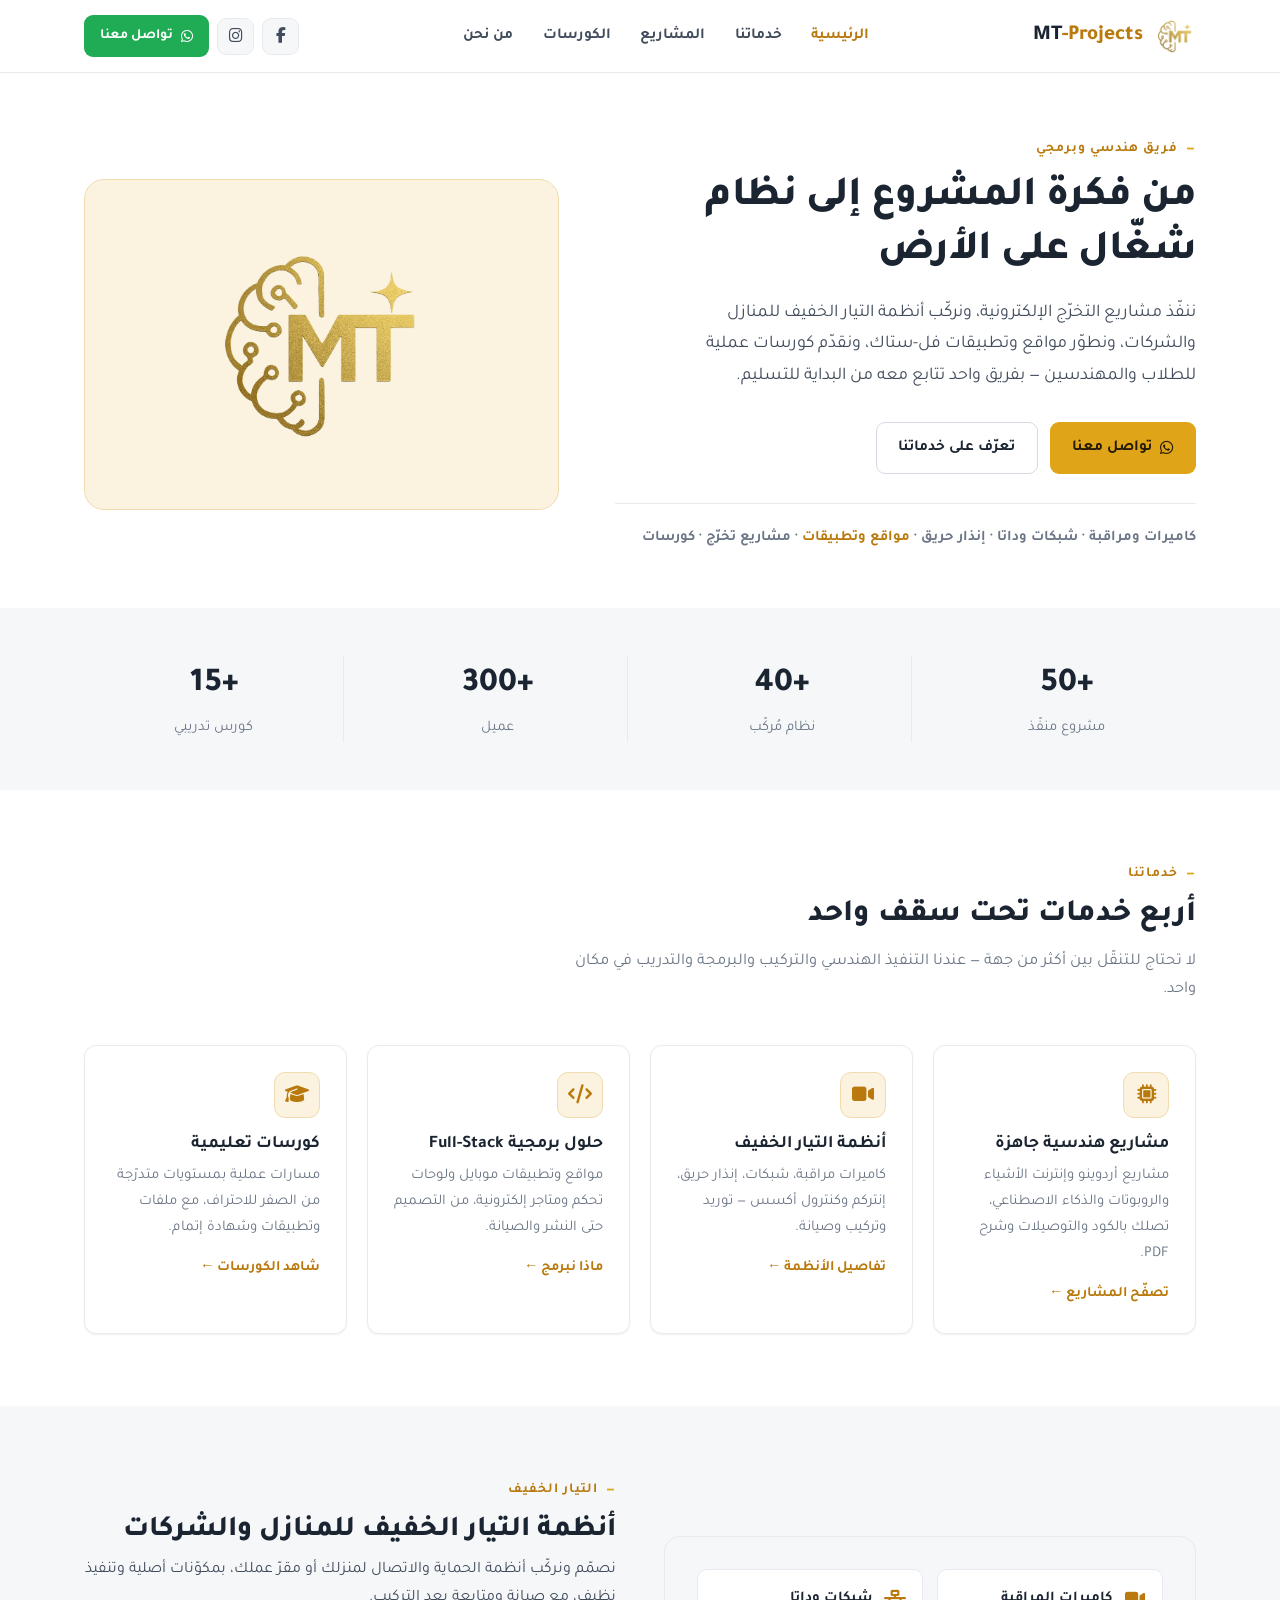
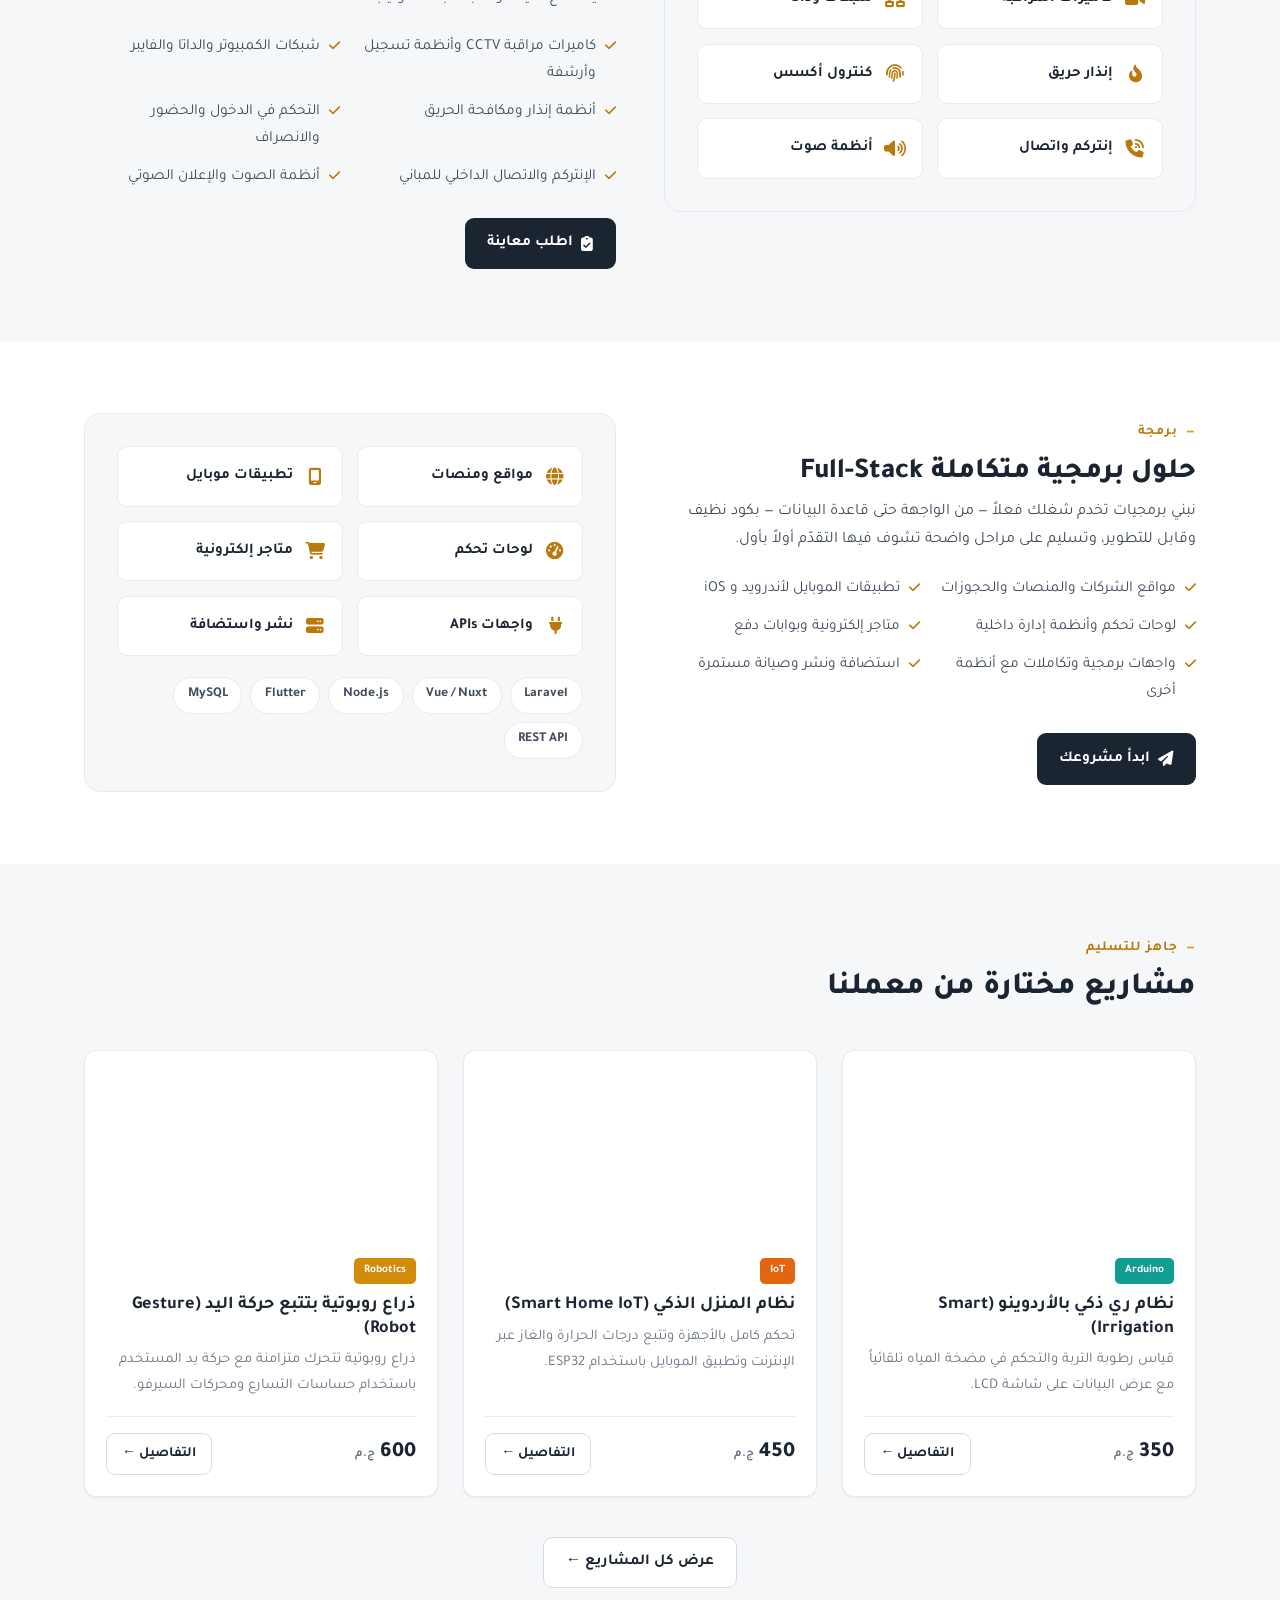
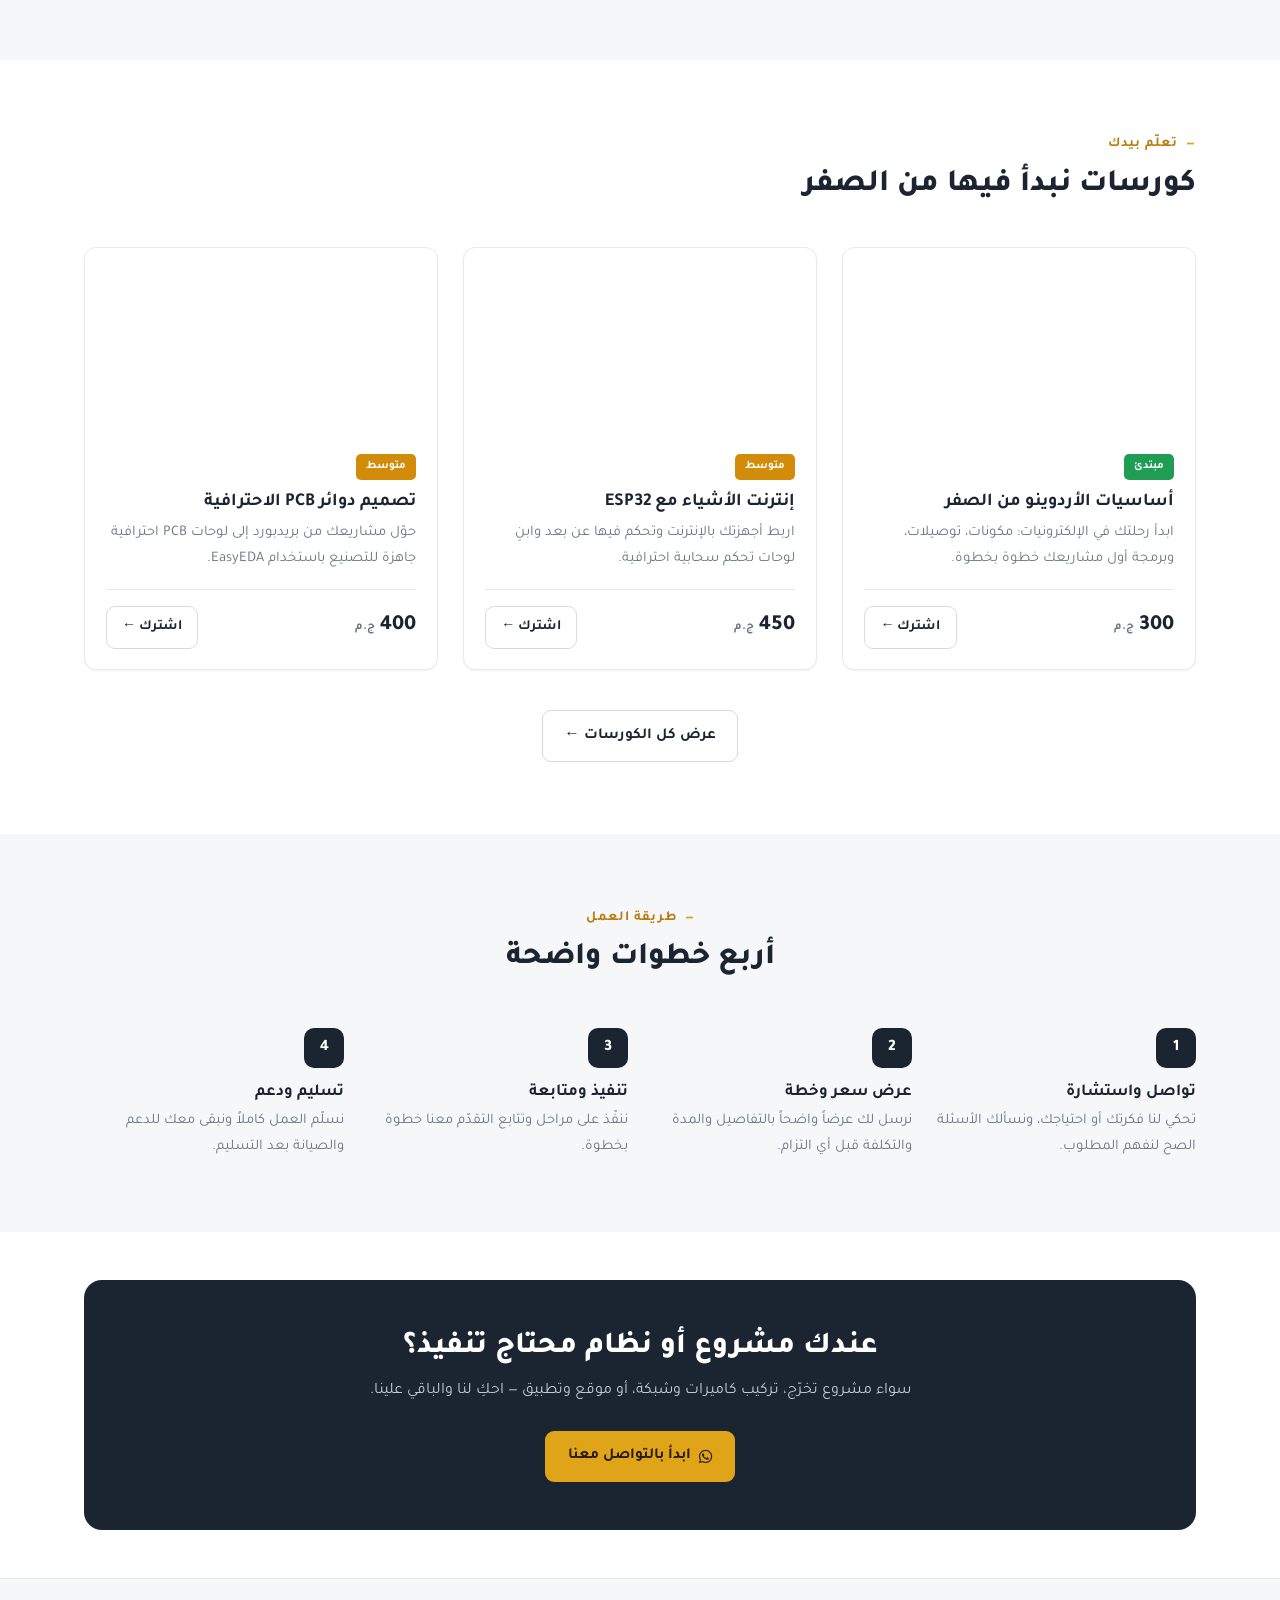
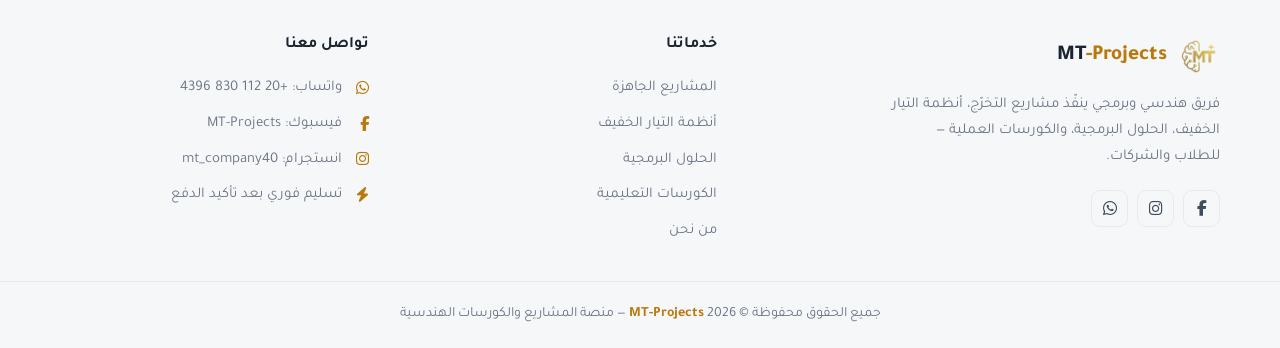
==== commit e8d2ece9: "Switch to light theme; de-AI design/copy; add low-current & software services Rebuild the design sys" ====
--- a/index.html
+++ b/index.html
@@ -3,8 +3,8 @@
 <head>
     <meta charset="UTF-8">
     <meta name="viewport" content="width=device-width, initial-scale=1.0">
-    <title>MT-Projects | مشاريع وكورسات هندسية جاهزة</title>
-    <meta name="description" content="MT-Projects — منصة هندسية متكاملة: مشاريع تخرّج جاهزة، كورسات تعليمية في الأردوينو وإنترنت الأشياء والروبوتات والذكاء الاصطناعي، وحلول إلكترونية مخصّصة.">
+    <title>MT-Projects | مشاريع هندسية، أنظمة تيار خفيف، وحلول برمجية</title>
+    <meta name="description" content="MT-Projects — فريق ينفّذ مشاريع التخرّج الإلكترونية، يركّب أنظمة التيار الخفيف (كاميرات، شبكات، إنذار حريق)، يطوّر مواقع وتطبيقات فل-ستاك، ويقدّم كورسات عملية.">
     <link rel="icon" href="logo.png">
     <link href="https://fonts.googleapis.com/css2?family=Tajawal:wght@400;500;700;800&display=swap" rel="stylesheet">
     <link rel="stylesheet" href="https://cdnjs.cloudflare.com/ajax/libs/font-awesome/6.4.0/css/all.min.css">
@@ -16,77 +16,179 @@
     <!-- Hero -->
     <section class="hero">
         <div class="container hero-grid">
-            <div class="hero-copy">
-                <span class="section-eyebrow"><i class="fa-solid fa-bolt"></i> منصة المشاريع والكورسات الهندسية</span>
-                <h1>مشروعك ومهاراتك الهندسية <span class="gold-text">في مكان واحد</span></h1>
-                <p class="lead">مشاريع تخرّج جاهزة للتسليم الفوري، وكورسات عملية تبنيك من الصفر للاحتراف في الأردوينو وإنترنت الأشياء والروبوتات والذكاء الاصطناعي.</p>
+            <div>
+                <span class="kicker">فريق هندسي وبرمجي</span>
+                <h1>من فكرة المشروع إلى نظام شغّال على الأرض</h1>
+                <p class="lead">ننفّذ مشاريع التخرّج الإلكترونية، ونركّب أنظمة التيار الخفيف للمنازل والشركات، ونطوّر مواقع وتطبيقات فل-ستاك، ونقدّم كورسات عملية للطلاب والمهندسين — بفريق واحد تتابع معه من البداية للتسليم.</p>
                 <div class="hero-cta">
-                    <a href="projects.html" class="btn btn-gold"><i class="fa-solid fa-diagram-project"></i> تصفّح المشاريع</a>
-                    <a href="courses.html" class="btn btn-ghost"><i class="fa-solid fa-graduation-cap"></i> شاهد الكورسات</a>
-                </div>
-                <div class="hero-badges">
-                    <div class="hero-badge"><i class="fa-solid fa-circle-check"></i> تسليم فوري</div>
-                    <div class="hero-badge"><i class="fa-solid fa-file-lines"></i> شرح PDF كامل</div>
-                    <div class="hero-badge"><i class="fa-solid fa-headset"></i> دعم مستمر</div>
-                </div>
-            </div>
-            <div class="hero-art">
-                <div class="glow-ring"></div>
+                    <a href="https://wa.me/201128304396?text=%D8%A3%D9%87%D9%84%D8%A7%D9%8B%20MT-Projects%D8%8C%20%D8%B9%D8%A7%D9%88%D8%B2%20%D8%A7%D8%B3%D8%AA%D9%81%D8%B3%D8%B1%20%D8%B9%D9%86%20%D8%AE%D8%AF%D9%85%D8%A7%D8%AA%D9%83%D9%85" target="_blank" rel="noopener" class="btn btn-gold"><i class="fa-brands fa-whatsapp"></i> تواصل معنا</a>
+                    <a href="#services" class="btn btn-outline">تعرّف على خدماتنا</a>
+                </div>
+                <p class="hero-tags">كاميرات ومراقبة · شبكات وداتا · إنذار حريق · <b>مواقع وتطبيقات</b> · مشاريع تخرّج · كورسات</p>
+            </div>
+            <div class="hero-panel">
                 <img src="logo.png" alt="MT-Projects" onerror="this.style.display='none'">
             </div>
         </div>
     </section>
 
     <!-- Stats -->
-    <section class="block tight">
+    <section class="block tight bg-alt">
         <div class="container">
             <div class="stats">
-                <div class="stat"><div class="num gold-text">+50</div><div class="lbl">مشروع جاهز</div></div>
-                <div class="stat"><div class="num gold-text">+300</div><div class="lbl">طالب مستفيد</div></div>
-                <div class="stat"><div class="num gold-text">+15</div><div class="lbl">كورس تعليمي</div></div>
-                <div class="stat"><div class="num gold-text">100%</div><div class="lbl">تسليم فوري</div></div>
-            </div>
-        </div>
-    </section>
-
-    <!-- Featured Projects -->
+                <div class="stat"><div class="num">+50</div><div class="lbl">مشروع منفّذ</div></div>
+                <div class="stat"><div class="num">+40</div><div class="lbl">نظام مُركّب</div></div>
+                <div class="stat"><div class="num">+300</div><div class="lbl">عميل</div></div>
+                <div class="stat"><div class="num">+15</div><div class="lbl">كورس تدريبي</div></div>
+            </div>
+        </div>
+    </section>
+
+    <!-- Services -->
+    <section class="block" id="services">
+        <div class="container">
+            <div class="section-head">
+                <span class="kicker">خدماتنا</span>
+                <h2>أربع خدمات تحت سقف واحد</h2>
+                <p>لا تحتاج للتنقّل بين أكثر من جهة — عندنا التنفيذ الهندسي والتركيب والبرمجة والتدريب في مكان واحد.</p>
+            </div>
+            <div class="pillars">
+                <div class="pillar">
+                    <div class="ico"><i class="fa-solid fa-microchip"></i></div>
+                    <h3>مشاريع هندسية جاهزة</h3>
+                    <p>مشاريع أردوينو وإنترنت الأشياء والروبوتات والذكاء الاصطناعي، تصلك بالكود والتوصيلات وشرح PDF.</p>
+                    <a class="more" href="projects.html">تصفّح المشاريع &larr;</a>
+                </div>
+                <div class="pillar">
+                    <div class="ico"><i class="fa-solid fa-video"></i></div>
+                    <h3>أنظمة التيار الخفيف</h3>
+                    <p>كاميرات مراقبة، شبكات، إنذار حريق، إنتركم وكنترول أكسس — توريد وتركيب وصيانة.</p>
+                    <a class="more" href="#elv">تفاصيل الأنظمة &larr;</a>
+                </div>
+                <div class="pillar">
+                    <div class="ico"><i class="fa-solid fa-code"></i></div>
+                    <h3>حلول برمجية Full-Stack</h3>
+                    <p>مواقع وتطبيقات موبايل ولوحات تحكم ومتاجر إلكترونية، من التصميم حتى النشر والصيانة.</p>
+                    <a class="more" href="#software">ماذا نبرمج &larr;</a>
+                </div>
+                <div class="pillar">
+                    <div class="ico"><i class="fa-solid fa-graduation-cap"></i></div>
+                    <h3>كورسات تعليمية</h3>
+                    <p>مسارات عملية بمستويات متدرّجة من الصفر للاحتراف، مع ملفات وتطبيقات وشهادة إتمام.</p>
+                    <a class="more" href="courses.html">شاهد الكورسات &larr;</a>
+                </div>
+            </div>
+        </div>
+    </section>
+
+    <!-- Low-current (ELV) systems -->
+    <section class="block bg-alt" id="elv">
+        <div class="container">
+            <div class="split">
+                <div class="split-media">
+                    <div class="stack-grid">
+                        <div class="stack-item"><i class="fa-solid fa-video"></i> كاميرات المراقبة</div>
+                        <div class="stack-item"><i class="fa-solid fa-network-wired"></i> شبكات وداتا</div>
+                        <div class="stack-item"><i class="fa-solid fa-fire-flame-curved"></i> إنذار حريق</div>
+                        <div class="stack-item"><i class="fa-solid fa-fingerprint"></i> كنترول أكسس</div>
+                        <div class="stack-item"><i class="fa-solid fa-phone-volume"></i> إنتركم واتصال</div>
+                        <div class="stack-item"><i class="fa-solid fa-volume-high"></i> أنظمة صوت</div>
+                    </div>
+                </div>
+                <div class="split-body">
+                    <span class="kicker">التيار الخفيف</span>
+                    <h2>أنظمة التيار الخفيف للمنازل والشركات</h2>
+                    <p>نصمّم ونركّب أنظمة الحماية والاتصال لمنزلك أو مقرّ عملك، بمكوّنات أصلية وتنفيذ نظيف، مع صيانة ومتابعة بعد التركيب.</p>
+                    <ul class="svc-list">
+                        <li><i class="fa-solid fa-check"></i> كاميرات مراقبة CCTV وأنظمة تسجيل وأرشفة</li>
+                        <li><i class="fa-solid fa-check"></i> شبكات الكمبيوتر والداتا والفايبر</li>
+                        <li><i class="fa-solid fa-check"></i> أنظمة إنذار ومكافحة الحريق</li>
+                        <li><i class="fa-solid fa-check"></i> التحكم في الدخول والحضور والانصراف</li>
+                        <li><i class="fa-solid fa-check"></i> الإنتركم والاتصال الداخلي للمباني</li>
+                        <li><i class="fa-solid fa-check"></i> أنظمة الصوت والإعلان الصوتي</li>
+                    </ul>
+                    <a href="https://wa.me/201128304396?text=%D8%A3%D9%87%D9%84%D8%A7%D9%8B%20MT-Projects%D8%8C%20%D8%B9%D8%A7%D9%88%D8%B2%20%D9%85%D8%B9%D8%A7%D9%8A%D9%86%D8%A9%20%D9%84%D8%A3%D9%86%D8%B8%D9%85%D8%A9%20%D8%A7%D9%84%D8%AA%D9%8A%D8%A7%D8%B1%20%D8%A7%D9%84%D8%AE%D9%81%D9%8A%D9%81" target="_blank" rel="noopener" class="btn btn-dark"><i class="fa-solid fa-clipboard-check"></i> اطلب معاينة</a>
+                </div>
+            </div>
+        </div>
+    </section>
+
+    <!-- Software solutions -->
+    <section class="block" id="software">
+        <div class="container">
+            <div class="split reverse">
+                <div class="split-media">
+                    <div class="stack-grid">
+                        <div class="stack-item"><i class="fa-solid fa-globe"></i> مواقع ومنصات</div>
+                        <div class="stack-item"><i class="fa-solid fa-mobile-screen"></i> تطبيقات موبايل</div>
+                        <div class="stack-item"><i class="fa-solid fa-gauge-high"></i> لوحات تحكم</div>
+                        <div class="stack-item"><i class="fa-solid fa-cart-shopping"></i> متاجر إلكترونية</div>
+                        <div class="stack-item"><i class="fa-solid fa-plug"></i> واجهات APIs</div>
+                        <div class="stack-item"><i class="fa-solid fa-server"></i> نشر واستضافة</div>
+                    </div>
+                    <div class="tech-chips">
+                        <span class="tech-chip">Laravel</span>
+                        <span class="tech-chip">Vue / Nuxt</span>
+                        <span class="tech-chip">Node.js</span>
+                        <span class="tech-chip">Flutter</span>
+                        <span class="tech-chip">MySQL</span>
+                        <span class="tech-chip">REST API</span>
+                    </div>
+                </div>
+                <div class="split-body">
+                    <span class="kicker">برمجة</span>
+                    <h2>حلول برمجية متكاملة Full-Stack</h2>
+                    <p>نبني برمجيات تخدم شغلك فعلاً — من الواجهة حتى قاعدة البيانات — بكود نظيف وقابل للتطوير، وتسليم على مراحل واضحة تشوف فيها التقدّم أولاً بأول.</p>
+                    <ul class="svc-list">
+                        <li><i class="fa-solid fa-check"></i> مواقع الشركات والمنصات والحجوزات</li>
+                        <li><i class="fa-solid fa-check"></i> تطبيقات الموبايل لأندرويد و iOS</li>
+                        <li><i class="fa-solid fa-check"></i> لوحات تحكم وأنظمة إدارة داخلية</li>
+                        <li><i class="fa-solid fa-check"></i> متاجر إلكترونية وبوابات دفع</li>
+                        <li><i class="fa-solid fa-check"></i> واجهات برمجية وتكاملات مع أنظمة أخرى</li>
+                        <li><i class="fa-solid fa-check"></i> استضافة ونشر وصيانة مستمرة</li>
+                    </ul>
+                    <a href="https://wa.me/201128304396?text=%D8%A3%D9%87%D9%84%D8%A7%D9%8B%20MT-Projects%D8%8C%20%D8%B9%D9%86%D8%AF%D9%8A%20%D9%81%D9%83%D8%B1%D8%A9%20%D9%85%D8%B4%D8%B1%D9%88%D8%B9%20%D8%A8%D8%B1%D9%85%D8%AC%D9%8A" target="_blank" rel="noopener" class="btn btn-dark"><i class="fa-solid fa-paper-plane"></i> ابدأ مشروعك</a>
+                </div>
+            </div>
+        </div>
+    </section>
+
+    <!-- Featured projects -->
+    <section class="block bg-alt">
+        <div class="container">
+            <div class="section-head">
+                <span class="kicker">جاهز للتسليم</span>
+                <h2>مشاريع مختارة من معملنا</h2>
+            </div>
+            <div class="cards-grid" id="featProjects"></div>
+            <div class="load-more"><a href="projects.html" class="btn btn-outline">عرض كل المشاريع &larr;</a></div>
+        </div>
+    </section>
+
+    <!-- Featured courses -->
     <section class="block">
         <div class="container">
             <div class="section-head">
-                <span class="section-eyebrow"><i class="fa-solid fa-diagram-project"></i> مشاريع مختارة</span>
-                <h2>مشاريع جاهزة للتسليم الفوري</h2>
-                <p>كل مشروع يصلك كاملاً: الكود المصدر، مخطط التوصيلات، وملف PDF بالشرح والتحليل.</p>
-            </div>
-            <div class="cards-grid" id="featProjects"></div>
-            <div class="load-more"><a href="projects.html" class="btn btn-ghost">عرض كل المشاريع <i class="fa-solid fa-arrow-left"></i></a></div>
-        </div>
-    </section>
-
-    <!-- Featured Courses -->
-    <section class="block" style="background: var(--bg-2);">
-        <div class="container">
-            <div class="section-head">
-                <span class="section-eyebrow"><i class="fa-solid fa-graduation-cap"></i> كورسات مميزة</span>
-                <h2>تعلّم بيدك خطوة بخطوة</h2>
-                <p>كورسات عملية مصمّمة لتأخذك من الأساسيات إلى بناء مشاريعك الخاصة باحتراف.</p>
+                <span class="kicker">تعلّم بيدك</span>
+                <h2>كورسات نبدأ فيها من الصفر</h2>
             </div>
             <div class="cards-grid" id="featCourses"></div>
-            <div class="load-more"><a href="courses.html" class="btn btn-ghost">عرض كل الكورسات <i class="fa-solid fa-arrow-left"></i></a></div>
-        </div>
-    </section>
-
-    <!-- Why us -->
-    <section class="block">
-        <div class="container">
-            <div class="section-head">
-                <span class="section-eyebrow"><i class="fa-solid fa-star"></i> لماذا MT-Projects</span>
-                <h2>خبرة هندسية تثق بها</h2>
-            </div>
-            <div class="feature-grid">
-                <div class="feature"><div class="ico"><i class="fa-solid fa-bolt"></i></div><h3>تسليم فوري</h3><p>تستلم ملفات مشروعك مباشرة بعد تأكيد الدفع دون انتظار.</p></div>
-                <div class="feature"><div class="ico"><i class="fa-solid fa-file-shield"></i></div><h3>توثيق كامل</h3><p>ملف PDF يشرح المكوّنات وطريقة التوصيل والتشغيل خطوة بخطوة.</p></div>
-                <div class="feature"><div class="ico"><i class="fa-solid fa-code"></i></div><h3>كود نظيف</h3><p>أكواد منظّمة وموثّقة يسهل فهمها وتعديلها لتناسب متطلباتك.</p></div>
-                <div class="feature"><div class="ico"><i class="fa-solid fa-headset"></i></div><h3>دعم متواصل</h3><p>نساعدك في التركيب والتشغيل ونجيب على استفساراتك عبر واتساب.</p></div>
+            <div class="load-more"><a href="courses.html" class="btn btn-outline">عرض كل الكورسات &larr;</a></div>
+        </div>
+    </section>
+
+    <!-- How we work -->
+    <section class="block bg-alt">
+        <div class="container">
+            <div class="section-head center">
+                <span class="kicker">طريقة العمل</span>
+                <h2>أربع خطوات واضحة</h2>
+            </div>
+            <div class="steps">
+                <div class="step"><div class="n">1</div><h3>تواصل واستشارة</h3><p>تحكي لنا فكرتك أو احتياجك، ونسألك الأسئلة الصح لنفهم المطلوب.</p></div>
+                <div class="step"><div class="n">2</div><h3>عرض سعر وخطة</h3><p>نرسل لك عرضاً واضحاً بالتفاصيل والمدة والتكلفة قبل أي التزام.</p></div>
+                <div class="step"><div class="n">3</div><h3>تنفيذ ومتابعة</h3><p>ننفّذ على مراحل وتتابع التقدّم معنا خطوة بخطوة.</p></div>
+                <div class="step"><div class="n">4</div><h3>تسليم ودعم</h3><p>نسلّم العمل كاملاً ونبقى معك للدعم والصيانة بعد التسليم.</p></div>
             </div>
         </div>
     </section>
@@ -95,9 +197,9 @@
     <section class="block tight">
         <div class="container">
             <div class="cta-band">
-                <h2>عندك فكرة مشروع مخصّص؟</h2>
-                <p>نصمّم وننفّذ مشروعك الهندسي حسب متطلباتك بالكامل — من الفكرة حتى التسليم.</p>
-                <a href="https://wa.me/201128304396?text=%D8%A3%D9%87%D9%84%D8%A7%D9%8B%20MT-Projects%D8%8C%20%D8%B9%D9%86%D8%AF%D9%8A%20%D9%81%D9%83%D8%B1%D8%A9%20%D9%85%D8%B4%D8%B1%D9%88%D8%B9%20%D9%85%D8%AE%D8%B5%D8%B5" target="_blank" rel="noopener" class="btn btn-gold"><i class="fa-brands fa-whatsapp"></i> اطلب مشروعك الآن</a>
+                <h2>عندك مشروع أو نظام محتاج تنفيذ؟</h2>
+                <p>سواء مشروع تخرّج، تركيب كاميرات وشبكة، أو موقع وتطبيق — احكِ لنا والباقي علينا.</p>
+                <a href="https://wa.me/201128304396?text=%D8%A3%D9%87%D9%84%D8%A7%D9%8B%20MT-Projects%20%F0%9F%91%8B" target="_blank" rel="noopener" class="btn btn-gold"><i class="fa-brands fa-whatsapp"></i> ابدأ بالتواصل معنا</a>
             </div>
         </div>
     </section>
@@ -109,20 +211,18 @@
     <script src="assets/js/courses-data.js"></script>
     <script src="assets/js/layout.js"></script>
     <script>
-        // Lightweight featured-card renderer (links straight to the full catalog page)
         function featuredCard(it, page, cta) {
             return `<article class="card">
                 <div class="card-media">
-                    <div class="ribbon"><span class="dot"></span> مميّز</div>
-                    <img src="${it.image}" alt="${it.title}" loading="lazy" onerror="this.src='https://via.placeholder.com/600x400/121b30/f5a623?text=MT-Projects'">
+                    <img src="${it.image}" alt="${it.title}" loading="lazy" onerror="this.src='https://via.placeholder.com/600x400/f6f7f9/b9790c?text=MT-Projects'">
                 </div>
                 <div class="card-body">
                     <span class="tag tag-${it.cat}">${it.tagLabel}</span>
                     <h3 class="card-title">${it.title}</h3>
                     <p class="card-desc">${it.short}</p>
                     <div class="card-foot">
-                        <div class="price gold-text">${it.price} <small>${MT.currency}</small></div>
-                        <a class="btn btn-gold btn-sm" href="${page}">${cta} <i class="fa-solid fa-arrow-left"></i></a>
+                        <div class="price">${it.price} <small>${MT.currency}</small></div>
+                        <a class="btn btn-outline btn-sm" href="${page}">${cta} &larr;</a>
                     </div>
                 </div>
             </article>`;
--- a/assets/css/theme.css
+++ b/assets/css/theme.css
@@ -1,375 +1,268 @@
 /* =====================================================================
-   MT-Projects — Shared Design System
-   Gold "circuit-brain" brand on deep space-navy. Arabic RTL.
+   MT-Projects — design system (light)
+   White background, gold brand accent, restrained & editorial. Arabic RTL.
    ===================================================================== */
 
 :root {
-    /* Brand — gold ramp pulled from the logo */
-    --gold-300: #ffd970;
-    --gold-400: #f7c948;
-    --gold-500: #f5a623;
-    --gold-600: #e08e12;
-    --gold-grad: linear-gradient(135deg, #ffd970 0%, #f5a623 55%, #e08e12 100%);
-
-    /* Accent — circuit sky */
-    --sky-400: #6fd0ff;
-    --sky-500: #4fc3f7;
-
-    /* Surfaces — deep space navy */
-    --bg: #0a0f1c;
-    --bg-2: #0d1424;
-    --surface: #121b30;
-    --surface-2: #172236;
-    --surface-3: #1e2b43;
+    /* Brand gold — bright for fills, deep for text/lines on white */
+    --gold: #e0a419;
+    --gold-deep: #b9790c;
+    --gold-tint: #fbf3e0;
+    --gold-line: #f0dcae;
 
     /* Ink */
-    --text: #f4f7fb;
-    --text-muted: #93a1bb;
-    --border: #253149;
-    --border-soft: rgba(255, 255, 255, 0.06);
+    --ink: #1b2431;      /* headings */
+    --body: #414c5c;     /* paragraphs */
+    --muted: #6b7686;    /* secondary */
+
+    /* Surfaces */
+    --bg: #ffffff;
+    --bg-alt: #f6f7f9;
+    --card: #ffffff;
+    --border: #e7eaef;
+    --border-strong: #d6dbe3;
 
     /* Channels */
-    --whatsapp: #25d366;
-    --facebook: #1877f2;
+    --whatsapp: #1fac54;
 
     /* Category accents */
-    --cat-arduino: #14b8a6;
-    --cat-iot: #f97316;
-    --cat-robotics: #f5a623;
-    --cat-ai: #a78bfa;
-    --cat-beginner: #22c55e;
-    --cat-intermediate: #f5a623;
-    --cat-advanced: #ef4444;
-
-    --radius: 14px;
-    --radius-sm: 9px;
-    --shadow-gold: 0 10px 40px -12px rgba(245, 166, 35, 0.45);
-    --maxw: 1200px;
-    --header-h: 74px;
+    --cat-arduino: #0f9d94;
+    --cat-iot: #e2660f;
+    --cat-robotics: #d38b0a;
+    --cat-ai: #7c5cd6;
+    --cat-beginner: #1f9d55;
+    --cat-intermediate: #d38b0a;
+    --cat-advanced: #d64545;
+
+    --radius: 12px;
+    --radius-sm: 8px;
+    --shadow-sm: 0 1px 2px rgba(16, 24, 40, 0.06);
+    --shadow: 0 8px 28px -12px rgba(16, 24, 40, 0.18);
+    --shadow-lg: 0 20px 48px -20px rgba(16, 24, 40, 0.28);
+    --maxw: 1160px;
+    --header-h: 72px;
 }
 
 * { margin: 0; padding: 0; box-sizing: border-box; font-family: 'Tajawal', sans-serif; }
-
 html { scroll-behavior: smooth; }
-
-body {
-    background: var(--bg);
-    color: var(--text);
-    line-height: 1.7;
-    min-height: 100vh;
-    /* Subtle gold aura pinned to the top, fading into navy */
-    background-image:
-        radial-gradient(1100px 520px at 50% -240px, rgba(245, 166, 35, 0.14), transparent 70%),
-        radial-gradient(760px 420px at 100% 0, rgba(79, 195, 247, 0.08), transparent 70%);
-    background-repeat: no-repeat;
-}
-
+body { background: var(--bg); color: var(--body); line-height: 1.75; -webkit-font-smoothing: antialiased; }
 a { text-decoration: none; color: inherit; }
 ul { list-style: none; }
 img { max-width: 100%; display: block; }
+h1, h2, h3, h4 { color: var(--ink); line-height: 1.3; }
 
 .container { max-width: var(--maxw); margin: 0 auto; padding: 0 1.5rem; }
-
-/* Utility text */
-.gold-text {
-    background: var(--gold-grad);
-    -webkit-background-clip: text;
-    background-clip: text;
-    -webkit-text-fill-color: transparent;
-    color: transparent;
-}
-.section-eyebrow {
-    display: inline-flex; align-items: center; gap: 8px;
-    font-size: 0.82rem; font-weight: 700; letter-spacing: 0.5px;
-    color: var(--gold-400);
-    background: rgba(245, 166, 35, 0.1);
-    border: 1px solid rgba(245, 166, 35, 0.28);
-    padding: 5px 14px; border-radius: 999px;
-    margin-bottom: 1rem;
-}
-.section-head { text-align: center; max-width: 680px; margin: 0 auto 2.75rem; }
-.section-head h2 { font-size: clamp(1.7rem, 3.4vw, 2.4rem); font-weight: 800; line-height: 1.3; }
-.section-head p { color: var(--text-muted); margin-top: 0.75rem; font-size: 1.02rem; }
-
-section.block { padding: 4.5rem 0; }
-section.block.tight { padding: 3rem 0; }
-
-/* =========================== Header / Nav =========================== */
-.site-header {
-    position: sticky; top: 0; z-index: 1000;
-    background: rgba(10, 15, 28, 0.72);
-    backdrop-filter: blur(16px);
-    -webkit-backdrop-filter: blur(16px);
-    border-bottom: 1px solid var(--border-soft);
-}
-.nav {
-    height: var(--header-h);
-    display: flex; align-items: center; justify-content: space-between;
-    gap: 1rem;
-}
-.brand { display: flex; align-items: center; gap: 12px; }
-.brand img {
-    width: 46px; height: 46px; object-fit: contain;
-    filter: drop-shadow(0 0 10px rgba(245, 166, 35, 0.35));
-}
-.brand-text { font-size: 1.4rem; font-weight: 800; letter-spacing: 0.5px; }
-.brand-text span { color: var(--gold-400); }
-
-.nav-links { display: flex; align-items: center; gap: 0.35rem; }
-.nav-links a {
-    padding: 0.5rem 0.95rem; border-radius: 8px;
-    color: var(--text-muted); font-weight: 600; font-size: 0.98rem;
-    transition: color 0.2s, background 0.2s;
-}
-.nav-links a:hover { color: var(--text); background: rgba(255, 255, 255, 0.04); }
-.nav-links a.active { color: var(--gold-400); }
-
-.nav-actions { display: flex; align-items: center; gap: 10px; }
-.social-btn {
-    width: 38px; height: 38px; border-radius: 10px;
-    display: grid; place-items: center; color: #fff; font-size: 1.02rem;
-    background: var(--surface-2); border: 1px solid var(--border);
-    transition: transform 0.2s, border-color 0.2s, color 0.2s;
-}
-.social-btn:hover { transform: translateY(-3px); color: var(--gold-400); border-color: var(--gold-500); }
-
-.nav-toggle {
-    display: none; width: 42px; height: 42px; border-radius: 10px;
-    background: var(--surface-2); border: 1px solid var(--border);
-    color: var(--text); font-size: 1.2rem; cursor: pointer;
-}
+section { scroll-margin-top: 90px; }
+.block { padding: 4.5rem 0; }
+.block.tight { padding: 3rem 0; }
+.bg-alt { background: var(--bg-alt); }
+
+.gold-text { color: var(--gold-deep); }
+.kicker { display: block; color: var(--gold-deep); font-weight: 700; font-size: 0.86rem; letter-spacing: 1px; margin-bottom: 0.6rem; }
+.kicker::before { content: "—"; margin-inline-end: 8px; color: var(--gold); }
+
+.section-head { max-width: 640px; margin-bottom: 2.5rem; }
+.section-head.center { margin-inline: auto; text-align: center; }
+.section-head h2 { font-size: 1.95rem; font-weight: 800; }
+.section-head p { color: var(--muted); margin-top: 0.7rem; font-size: 1.03rem; }
+
+/* =========================== Header =========================== */
+.site-header { position: sticky; top: 0; z-index: 1000; background: rgba(255, 255, 255, 0.9); backdrop-filter: blur(12px); border-bottom: 1px solid var(--border); }
+.nav { height: var(--header-h); display: flex; align-items: center; justify-content: space-between; gap: 1rem; }
+.brand { display: flex; align-items: center; gap: 11px; }
+.brand img { width: 42px; height: 42px; object-fit: contain; }
+.brand-text { font-size: 1.32rem; font-weight: 800; color: var(--ink); }
+.brand-text span { color: var(--gold-deep); }
+
+.nav-links { display: flex; align-items: center; gap: 0.15rem; }
+.nav-links a { padding: 0.5rem 0.85rem; border-radius: 7px; color: var(--body); font-weight: 600; font-size: 0.96rem; transition: color 0.15s, background 0.15s; }
+.nav-links a:hover { color: var(--ink); background: var(--bg-alt); }
+.nav-links a.active { color: var(--gold-deep); }
+
+.nav-actions { display: flex; align-items: center; gap: 8px; }
+.social-btn { width: 37px; height: 37px; border-radius: 9px; display: grid; place-items: center; color: var(--body); font-size: 0.98rem; background: var(--bg-alt); border: 1px solid var(--border); transition: color 0.15s, border-color 0.15s; }
+.social-btn:hover { color: var(--gold-deep); border-color: var(--gold-line); }
+.nav-toggle { display: none; width: 40px; height: 40px; border-radius: 9px; background: var(--bg-alt); border: 1px solid var(--border); color: var(--ink); font-size: 1.15rem; cursor: pointer; }
 
 /* =========================== Buttons =========================== */
-.btn {
-    display: inline-flex; align-items: center; justify-content: center; gap: 8px;
-    padding: 0.72rem 1.4rem; border-radius: 10px;
-    font-weight: 700; font-size: 0.96rem; cursor: pointer;
-    border: 1px solid transparent; transition: transform 0.18s, box-shadow 0.18s, background 0.18s;
-    white-space: nowrap;
-}
-.btn:hover { transform: translateY(-2px); }
-.btn-gold { background: var(--gold-grad); color: #1a1205; box-shadow: var(--shadow-gold); }
-.btn-gold:hover { box-shadow: 0 14px 46px -10px rgba(245, 166, 35, 0.6); }
-.btn-ghost { background: transparent; color: var(--text); border-color: var(--border); }
-.btn-ghost:hover { border-color: var(--gold-500); color: var(--gold-400); }
-.btn-whatsapp { background: var(--whatsapp); color: #05230f; }
-.btn-whatsapp:hover { background: #1fbb59; }
+.btn { display: inline-flex; align-items: center; justify-content: center; gap: 8px; padding: 0.7rem 1.35rem; border-radius: 9px; font-weight: 700; font-size: 0.96rem; cursor: pointer; border: 1px solid transparent; transition: background 0.15s, border-color 0.15s, color 0.15s, box-shadow 0.15s; white-space: nowrap; }
+.btn-gold { background: var(--gold); color: #241a06; }
+.btn-gold:hover { background: var(--gold-deep); color: #fff; }
+.btn-dark { background: var(--ink); color: #fff; }
+.btn-dark:hover { background: #0f1620; }
+.btn-outline { background: #fff; color: var(--ink); border-color: var(--border-strong); }
+.btn-outline:hover { border-color: var(--gold); color: var(--gold-deep); }
+.btn-whatsapp { background: var(--whatsapp); color: #fff; }
+.btn-whatsapp:hover { background: #178f45; }
 .btn-sm { padding: 0.5rem 0.95rem; font-size: 0.88rem; }
-.btn-icon {
-    width: 40px; height: 40px; padding: 0; border-radius: 10px;
-    background: transparent; border: 1px solid var(--border); color: var(--text);
-}
-.btn-icon:hover { border-color: var(--gold-500); color: var(--gold-400); }
+.btn-icon { width: 39px; height: 39px; padding: 0; border-radius: 9px; background: #fff; border: 1px solid var(--border-strong); color: var(--body); }
+.btn-icon:hover { border-color: var(--gold); color: var(--gold-deep); }
 
 /* =========================== Hero =========================== */
-.hero { padding: 4.5rem 0 3.5rem; position: relative; overflow: hidden; }
-.hero-grid {
-    display: grid; grid-template-columns: 1.15fr 0.85fr; gap: 3rem; align-items: center;
-}
-.hero h1 { font-size: clamp(2rem, 5vw, 3.3rem); font-weight: 800; line-height: 1.25; }
-.hero p.lead { color: var(--text-muted); font-size: 1.12rem; margin: 1.3rem 0 2rem; max-width: 560px; }
+.hero { padding: 4rem 0 3.5rem; }
+.hero-grid { display: grid; grid-template-columns: 1.1fr 0.9fr; gap: 3.5rem; align-items: center; }
+.hero h1 { font-size: 2.6rem; font-weight: 800; letter-spacing: -0.5px; }
+.hero p.lead { color: var(--body); font-size: 1.12rem; margin: 1.2rem 0 1.9rem; max-width: 540px; }
 .hero-cta { display: flex; gap: 12px; flex-wrap: wrap; }
-.hero-badges { display: flex; gap: 1.4rem; margin-top: 2rem; flex-wrap: wrap; }
-.hero-badge { display: flex; align-items: center; gap: 9px; color: var(--text-muted); font-size: 0.94rem; }
-.hero-badge i { color: var(--gold-400); }
-
-.hero-art { position: relative; display: grid; place-items: center; }
-.hero-art .glow-ring {
-    position: absolute; inset: 0; margin: auto; width: 340px; height: 340px; border-radius: 50%;
-    background: radial-gradient(circle, rgba(245, 166, 35, 0.28), transparent 62%);
-    filter: blur(8px);
-}
-.hero-art img {
-    width: min(340px, 78%); position: relative; z-index: 1;
-    filter: drop-shadow(0 0 40px rgba(245, 166, 35, 0.45));
-    animation: float 6s ease-in-out infinite;
-}
-@keyframes float { 0%,100% { transform: translateY(-8px); } 50% { transform: translateY(8px); } }
+.hero-tags { margin-top: 1.8rem; padding-top: 1.4rem; border-top: 1px solid var(--border); color: var(--muted); font-size: 0.92rem; font-weight: 600; }
+.hero-tags b { color: var(--gold-deep); }
+
+.hero-panel { background: var(--gold-tint); border: 1px solid var(--gold-line); border-radius: 20px; padding: 2.8rem; display: grid; place-items: center; }
+.hero-panel img { width: min(240px, 70%); }
 
 /* =========================== Stats =========================== */
-.stats { display: grid; grid-template-columns: repeat(4, 1fr); gap: 1.2rem; }
-.stat {
-    background: linear-gradient(180deg, var(--surface-2), var(--surface));
-    border: 1px solid var(--border); border-radius: var(--radius);
-    padding: 1.5rem 1rem; text-align: center;
-}
-.stat .num { font-size: 2rem; font-weight: 800; }
-.stat .num.gold-text { line-height: 1.1; }
-.stat .lbl { color: var(--text-muted); font-size: 0.9rem; margin-top: 4px; }
-
-/* =========================== Search & filter bar =========================== */
-.toolbar { display: flex; flex-direction: column; gap: 1.1rem; align-items: center; margin-bottom: 2.5rem; }
-.search-box { position: relative; width: 100%; max-width: 620px; }
-.search-box input {
-    width: 100%; padding: 0.9rem 3rem 0.9rem 1.1rem;
-    background: var(--surface); border: 1px solid var(--border); border-radius: 999px;
-    color: var(--text); font-size: 1rem; outline: none; transition: border-color 0.2s, box-shadow 0.2s;
-}
-.search-box input:focus { border-color: var(--gold-500); box-shadow: 0 0 0 4px rgba(245, 166, 35, 0.14); }
-.search-box i { position: absolute; right: 1.1rem; top: 50%; transform: translateY(-50%); color: var(--text-muted); }
-
+.stats { display: grid; grid-template-columns: repeat(4, 1fr); gap: 1.5rem; }
+.stat { text-align: center; }
+.stat .num { font-size: 2.1rem; font-weight: 800; color: var(--ink); }
+.stat .lbl { color: var(--muted); font-size: 0.92rem; margin-top: 2px; }
+.stat + .stat { border-inline-start: 1px solid var(--border); }
+
+/* =========================== Service pillars =========================== */
+.pillars { display: grid; grid-template-columns: repeat(auto-fit, minmax(250px, 1fr)); gap: 1.25rem; }
+.pillar { background: var(--card); border: 1px solid var(--border); border-radius: var(--radius); padding: 1.6rem; box-shadow: var(--shadow-sm); transition: border-color 0.15s, box-shadow 0.15s, transform 0.15s; }
+.pillar:hover { border-color: var(--gold-line); box-shadow: var(--shadow); transform: translateY(-3px); }
+.pillar .ico { width: 46px; height: 46px; border-radius: 11px; display: grid; place-items: center; font-size: 1.2rem; color: var(--gold-deep); background: var(--gold-tint); border: 1px solid var(--gold-line); margin-bottom: 1rem; }
+.pillar h3 { font-size: 1.1rem; margin-bottom: 0.4rem; }
+.pillar p { color: var(--muted); font-size: 0.93rem; }
+.pillar a.more { display: inline-block; margin-top: 0.9rem; color: var(--gold-deep); font-weight: 700; font-size: 0.9rem; }
+
+/* =========================== Split feature (ELV / software) =========================== */
+.split { display: grid; grid-template-columns: 1fr 1fr; gap: 3rem; align-items: center; }
+.split.reverse .split-media { order: 2; }
+.split-body h2 { font-size: 1.8rem; font-weight: 800; margin-bottom: 0.4rem; }
+.split-body > p { color: var(--body); margin-bottom: 1.4rem; }
+.svc-list { display: grid; grid-template-columns: 1fr 1fr; gap: 0.7rem 1.2rem; margin-bottom: 1.7rem; }
+.svc-list li { display: flex; gap: 9px; align-items: flex-start; color: var(--body); font-size: 0.96rem; }
+.svc-list li i { color: var(--gold-deep); margin-top: 6px; font-size: 0.8rem; }
+.split-media { background: var(--bg-alt); border: 1px solid var(--border); border-radius: 16px; padding: 2rem; }
+.stack-grid { display: grid; grid-template-columns: repeat(2, 1fr); gap: 0.9rem; }
+.stack-item { background: #fff; border: 1px solid var(--border); border-radius: 10px; padding: 1rem; display: flex; align-items: center; gap: 11px; font-weight: 600; color: var(--ink); font-size: 0.94rem; }
+.stack-item i { color: var(--gold-deep); font-size: 1.1rem; width: 22px; text-align: center; }
+.tech-chips { display: flex; flex-wrap: wrap; gap: 8px; margin-top: 1.3rem; }
+.tech-chip { background: #fff; border: 1px solid var(--border); border-radius: 999px; padding: 0.35rem 0.85rem; font-size: 0.85rem; font-weight: 600; color: var(--body); }
+
+/* =========================== Process =========================== */
+.steps { display: grid; grid-template-columns: repeat(4, 1fr); gap: 1.5rem; counter-reset: step; }
+.step { position: relative; padding-top: 0.5rem; }
+.step .n { width: 40px; height: 40px; border-radius: 10px; background: var(--ink); color: #fff; display: grid; place-items: center; font-weight: 800; margin-bottom: 0.9rem; }
+.step h3 { font-size: 1.05rem; margin-bottom: 0.3rem; }
+.step p { color: var(--muted); font-size: 0.92rem; }
+
+/* =========================== Search & filter =========================== */
+.toolbar { display: flex; flex-direction: column; gap: 1rem; align-items: center; margin-bottom: 2.5rem; }
+.search-box { position: relative; width: 100%; max-width: 600px; }
+.search-box input { width: 100%; padding: 0.85rem 3rem 0.85rem 1.1rem; background: #fff; border: 1px solid var(--border-strong); border-radius: 999px; color: var(--ink); font-size: 1rem; outline: none; transition: border-color 0.15s, box-shadow 0.15s; }
+.search-box input:focus { border-color: var(--gold); box-shadow: 0 0 0 4px var(--gold-tint); }
+.search-box i { position: absolute; right: 1.1rem; top: 50%; transform: translateY(-50%); color: var(--muted); }
 .controls { display: flex; justify-content: space-between; align-items: center; gap: 1rem; flex-wrap: wrap; width: 100%; }
 .filters { display: flex; gap: 8px; flex-wrap: wrap; }
-.chip {
-    background: var(--surface); color: var(--text-muted);
-    border: 1px solid var(--border); padding: 0.5rem 1.05rem; border-radius: 999px;
-    cursor: pointer; font-weight: 600; font-size: 0.9rem; transition: 0.2s;
-}
-.chip:hover { color: var(--text); border-color: var(--gold-500); }
-.chip.active { background: var(--gold-grad); color: #1a1205; border-color: transparent; }
-.select {
-    background: var(--surface); color: var(--text); border: 1px solid var(--border);
-    padding: 0.55rem 0.9rem; border-radius: 10px; outline: none; cursor: pointer; font-size: 0.9rem;
-}
-
-/* =========================== Cards grid =========================== */
-.cards-grid { display: grid; grid-template-columns: repeat(auto-fill, minmax(320px, 1fr)); gap: 1.75rem; }
-
-.card {
-    background: linear-gradient(180deg, var(--surface-2), var(--surface));
-    border: 1px solid var(--border); border-radius: var(--radius);
-    overflow: hidden; display: flex; flex-direction: column; position: relative;
-    transition: transform 0.25s, box-shadow 0.25s, border-color 0.25s;
-}
-.card:hover { transform: translateY(-6px); border-color: var(--gold-500); box-shadow: 0 18px 40px -18px rgba(0,0,0,0.7); }
-.card-media { position: relative; height: 190px; overflow: hidden; border-bottom: 1px solid var(--border); }
-.card-media img { width: 100%; height: 100%; object-fit: cover; transition: transform 0.5s; }
-.card:hover .card-media img { transform: scale(1.06); }
-.ribbon {
-    position: absolute; top: 12px; right: 12px; z-index: 2;
-    background: rgba(10, 15, 28, 0.78); backdrop-filter: blur(4px);
-    color: var(--gold-400); padding: 4px 11px; border-radius: 999px;
-    font-size: 0.74rem; font-weight: 700; display: flex; align-items: center; gap: 6px;
-    border: 1px solid rgba(245, 166, 35, 0.3);
-}
-.dot { width: 7px; height: 7px; border-radius: 50%; background: var(--gold-400); animation: pulse 1.6s infinite; }
-@keyframes pulse {
-    0% { box-shadow: 0 0 0 0 rgba(245,166,35,0.6); } 70% { box-shadow: 0 0 0 7px rgba(245,166,35,0); } 100% { box-shadow: 0 0 0 0 rgba(245,166,35,0); }
-}
-
-.card-body { padding: 1.4rem; display: flex; flex-direction: column; flex-grow: 1; }
-.tag {
-    align-self: flex-start; font-size: 0.72rem; color: #0a0f1c; font-weight: 800;
-    padding: 3px 11px; border-radius: 6px; margin-bottom: 0.7rem; letter-spacing: 0.3px;
-}
+.chip { background: #fff; color: var(--body); border: 1px solid var(--border-strong); padding: 0.45rem 1rem; border-radius: 999px; cursor: pointer; font-weight: 600; font-size: 0.9rem; transition: 0.15s; }
+.chip:hover { border-color: var(--gold); color: var(--gold-deep); }
+.chip.active { background: var(--ink); color: #fff; border-color: var(--ink); }
+.select { background: #fff; color: var(--ink); border: 1px solid var(--border-strong); padding: 0.5rem 0.9rem; border-radius: 8px; outline: none; cursor: pointer; font-size: 0.9rem; }
+
+/* =========================== Cards =========================== */
+.cards-grid { display: grid; grid-template-columns: repeat(auto-fill, minmax(318px, 1fr)); gap: 1.6rem; }
+.card { background: var(--card); border: 1px solid var(--border); border-radius: var(--radius); overflow: hidden; display: flex; flex-direction: column; box-shadow: var(--shadow-sm); transition: transform 0.18s, box-shadow 0.18s, border-color 0.18s; }
+.card:hover { transform: translateY(-4px); border-color: var(--gold-line); box-shadow: var(--shadow); }
+.card-media { position: relative; height: 186px; overflow: hidden; }
+.card-media img { width: 100%; height: 100%; object-fit: cover; }
+.ribbon { position: absolute; top: 11px; right: 11px; z-index: 2; background: rgba(255, 255, 255, 0.94); color: var(--gold-deep); padding: 4px 11px; border-radius: 999px; font-size: 0.73rem; font-weight: 700; display: flex; align-items: center; gap: 6px; box-shadow: var(--shadow-sm); }
+.dot { width: 7px; height: 7px; border-radius: 50%; background: var(--whatsapp); }
+
+.card-body { padding: 1.3rem; display: flex; flex-direction: column; flex-grow: 1; }
+.tag { align-self: flex-start; font-size: 0.71rem; color: #fff; font-weight: 700; padding: 3px 10px; border-radius: 5px; margin-bottom: 0.65rem; }
 .tag-arduino { background: var(--cat-arduino); }
 .tag-iot { background: var(--cat-iot); }
 .tag-robotics { background: var(--cat-robotics); }
 .tag-ai { background: var(--cat-ai); }
 .tag-beginner { background: var(--cat-beginner); }
 .tag-intermediate { background: var(--cat-intermediate); }
-.tag-advanced { background: var(--cat-advanced); color: #fff; }
-
-.card-title { font-size: 1.16rem; font-weight: 700; margin-bottom: 0.5rem; }
-.card-desc {
-    color: var(--text-muted); font-size: 0.92rem; margin-bottom: 1rem;
-    display: -webkit-box; -webkit-line-clamp: 3; -webkit-box-orient: vertical; overflow: hidden;
-}
-.meta-row { display: flex; gap: 1rem; flex-wrap: wrap; margin-bottom: 1rem; font-size: 0.84rem; color: var(--text-muted); }
+.tag-advanced { background: var(--cat-advanced); }
+
+.card-title { font-size: 1.13rem; font-weight: 700; margin-bottom: 0.45rem; }
+.card-desc { color: var(--muted); font-size: 0.92rem; margin-bottom: 1rem; display: -webkit-box; -webkit-line-clamp: 3; -webkit-box-orient: vertical; overflow: hidden; }
+.meta-row { display: flex; gap: 1rem; flex-wrap: wrap; margin-bottom: 1rem; font-size: 0.83rem; color: var(--muted); }
 .meta-row span { display: flex; align-items: center; gap: 6px; }
-.meta-row i { color: var(--gold-400); }
-
-.includes {
-    background: rgba(0, 0, 0, 0.22); border: 1px solid var(--border-soft);
-    padding: 0.75rem 0.9rem; border-radius: var(--radius-sm); margin-bottom: 1.2rem; font-size: 0.84rem;
-}
-.includes .t { font-weight: 700; margin-bottom: 6px; }
+.meta-row i { color: var(--gold-deep); }
+.includes { background: var(--bg-alt); border: 1px solid var(--border); padding: 0.7rem 0.9rem; border-radius: var(--radius-sm); margin-bottom: 1.15rem; font-size: 0.84rem; }
+.includes .t { font-weight: 700; margin-bottom: 6px; color: var(--ink); }
 .includes ul { display: flex; gap: 0.9rem; flex-wrap: wrap; }
-.includes li { color: var(--text-muted); display: flex; align-items: center; gap: 5px; }
-.includes li i { color: var(--gold-400); }
-
-.card-foot {
-    margin-top: auto; padding-top: 1rem; border-top: 1px solid var(--border-soft);
-    display: flex; justify-content: space-between; align-items: center; gap: 0.6rem;
-}
-.price { font-size: 1.4rem; font-weight: 800; }
-.price small { font-size: 0.78rem; color: var(--text-muted); font-weight: 600; }
-.price .old { font-size: 0.85rem; color: var(--text-muted); text-decoration: line-through; margin-inline-start: 6px; font-weight: 600; }
+.includes li { color: var(--muted); display: flex; align-items: center; gap: 5px; }
+.includes li i { color: var(--gold-deep); }
+.card-foot { margin-top: auto; padding-top: 1rem; border-top: 1px solid var(--border); display: flex; justify-content: space-between; align-items: center; gap: 0.6rem; }
+.price { font-size: 1.35rem; font-weight: 800; color: var(--ink); }
+.price small { font-size: 0.76rem; color: var(--muted); font-weight: 600; }
+.price .old { font-size: 0.84rem; color: var(--muted); text-decoration: line-through; margin-inline-start: 6px; font-weight: 600; }
 .card-actions { display: flex; gap: 6px; }
-
-.empty-state { grid-column: 1 / -1; text-align: center; padding: 3rem 1rem; color: var(--text-muted); }
-.empty-state i { font-size: 2.4rem; color: var(--gold-500); margin-bottom: 0.8rem; }
-
+.empty-state { grid-column: 1 / -1; text-align: center; padding: 3rem 1rem; color: var(--muted); }
+.empty-state i { font-size: 2.2rem; color: var(--gold); margin-bottom: 0.7rem; }
 .load-more { text-align: center; margin-top: 2.5rem; }
 
-/* =========================== Feature / value cards =========================== */
-.feature-grid { display: grid; grid-template-columns: repeat(auto-fit, minmax(250px, 1fr)); gap: 1.5rem; }
-.feature {
-    background: linear-gradient(180deg, var(--surface-2), var(--surface));
-    border: 1px solid var(--border); border-radius: var(--radius); padding: 1.8rem;
-    transition: transform 0.25s, border-color 0.25s;
-}
-.feature:hover { transform: translateY(-5px); border-color: var(--gold-500); }
-.feature .ico {
-    width: 52px; height: 52px; border-radius: 13px; display: grid; place-items: center;
-    font-size: 1.35rem; color: var(--gold-400); margin-bottom: 1rem;
-    background: rgba(245, 166, 35, 0.12); border: 1px solid rgba(245, 166, 35, 0.28);
-}
-.feature h3 { font-size: 1.14rem; margin-bottom: 0.5rem; }
-.feature p { color: var(--text-muted); font-size: 0.94rem; }
+/* =========================== Why-us grid =========================== */
+.feature-grid { display: grid; grid-template-columns: repeat(auto-fit, minmax(240px, 1fr)); gap: 1.5rem; }
+.feature { padding: 0.4rem 0; }
+.feature .ico { width: 46px; height: 46px; border-radius: 11px; display: grid; place-items: center; font-size: 1.2rem; color: var(--gold-deep); background: var(--gold-tint); border: 1px solid var(--gold-line); margin-bottom: 0.9rem; }
+.feature h3 { font-size: 1.08rem; margin-bottom: 0.35rem; }
+.feature p { color: var(--muted); font-size: 0.93rem; }
 
 /* =========================== CTA band =========================== */
-.cta-band {
-    background: linear-gradient(135deg, rgba(245,166,35,0.16), rgba(79,195,247,0.1));
-    border: 1px solid rgba(245, 166, 35, 0.3); border-radius: 20px;
-    padding: 3rem 2rem; text-align: center; position: relative; overflow: hidden;
-}
-.cta-band h2 { font-size: clamp(1.6rem, 3vw, 2.2rem); font-weight: 800; margin-bottom: 0.7rem; }
-.cta-band p { color: var(--text-muted); max-width: 560px; margin: 0 auto 1.6rem; }
+.cta-band { background: var(--ink); border-radius: 18px; padding: 3rem 2rem; text-align: center; }
+.cta-band h2 { color: #fff; font-size: 1.9rem; font-weight: 800; margin-bottom: 0.6rem; }
+.cta-band p { color: #c3cbd6; max-width: 560px; margin: 0 auto 1.6rem; }
 
 /* =========================== FAQ =========================== */
-.faq-item { background: var(--surface); border: 1px solid var(--border); border-radius: var(--radius-sm); margin-bottom: 0.9rem; overflow: hidden; }
-.faq-q { padding: 1.05rem 1.3rem; font-weight: 700; cursor: pointer; display: flex; justify-content: space-between; align-items: center; gap: 1rem; }
-.faq-q i { color: var(--gold-400); transition: transform 0.25s; flex-shrink: 0; }
-.faq-a { padding: 0 1.3rem; max-height: 0; overflow: hidden; color: var(--text-muted); font-size: 0.95rem; transition: max-height 0.3s ease, padding 0.3s ease; }
-.faq-item.open .faq-a { max-height: 320px; padding: 0 1.3rem 1.15rem; }
+.faq-item { background: #fff; border: 1px solid var(--border); border-radius: var(--radius-sm); margin-bottom: 0.8rem; overflow: hidden; }
+.faq-q { padding: 1.05rem 1.3rem; font-weight: 700; color: var(--ink); cursor: pointer; display: flex; justify-content: space-between; align-items: center; gap: 1rem; }
+.faq-q i { color: var(--gold-deep); transition: transform 0.2s; flex-shrink: 0; }
+.faq-a { padding: 0 1.3rem; max-height: 0; overflow: hidden; color: var(--muted); font-size: 0.95rem; transition: max-height 0.28s ease, padding 0.28s ease; }
+.faq-item.open .faq-a { max-height: 320px; padding: 0 1.3rem 1.1rem; }
 .faq-item.open .faq-q i { transform: rotate(180deg); }
 
 /* =========================== Modal =========================== */
-.modal { position: fixed; inset: 0; background: rgba(4, 7, 14, 0.82); backdrop-filter: blur(4px); z-index: 2000; display: none; place-items: center; padding: 1rem; }
+.modal { position: fixed; inset: 0; background: rgba(20, 27, 38, 0.55); z-index: 2000; display: none; place-items: center; padding: 1rem; }
 .modal.open { display: grid; }
-.modal-card { background: var(--surface); border: 1px solid var(--border); border-radius: var(--radius); max-width: 600px; width: 100%; max-height: 90vh; overflow-y: auto; padding: 1.9rem; position: relative; }
-.modal-close { position: absolute; top: 1rem; left: 1rem; width: 36px; height: 36px; border-radius: 9px; background: var(--surface-2); border: 1px solid var(--border); color: var(--text); font-size: 1.2rem; cursor: pointer; }
-.modal-close:hover { color: var(--gold-400); border-color: var(--gold-500); }
+.modal-card { background: #fff; border-radius: var(--radius); max-width: 600px; width: 100%; max-height: 90vh; overflow-y: auto; padding: 1.9rem; position: relative; box-shadow: var(--shadow-lg); }
+.modal-close { position: absolute; top: 1rem; left: 1rem; width: 36px; height: 36px; border-radius: 9px; background: var(--bg-alt); border: 1px solid var(--border); color: var(--ink); font-size: 1.2rem; cursor: pointer; }
+.modal-close:hover { color: var(--gold-deep); border-color: var(--gold); }
 
 /* =========================== Toast =========================== */
-.toast { position: fixed; bottom: 22px; left: 22px; background: var(--surface-2); color: var(--text); border: 1px solid var(--gold-500); padding: 0.85rem 1.3rem; border-radius: 11px; box-shadow: 0 10px 30px rgba(0,0,0,0.5); z-index: 3000; font-size: 0.92rem; opacity: 0; transform: translateY(12px); pointer-events: none; transition: opacity 0.25s, transform 0.25s; }
+.toast { position: fixed; bottom: 22px; left: 22px; background: var(--ink); color: #fff; padding: 0.8rem 1.25rem; border-radius: 10px; box-shadow: var(--shadow-lg); z-index: 3000; font-size: 0.92rem; opacity: 0; transform: translateY(12px); pointer-events: none; transition: opacity 0.22s, transform 0.22s; }
 .toast.show { opacity: 1; transform: translateY(0); }
 
 /* =========================== Footer =========================== */
-.site-footer { border-top: 1px solid var(--border); background: var(--bg-2); margin-top: 4rem; }
-.footer-grid { display: grid; grid-template-columns: 1.4fr 1fr 1fr; gap: 2.5rem; padding: 3.5rem 0 2rem; }
-.footer-brand p { color: var(--text-muted); font-size: 0.94rem; margin: 1rem 0 1.3rem; max-width: 340px; }
-.footer-col h4 { font-size: 1.02rem; margin-bottom: 1rem; }
-.footer-col a { display: block; color: var(--text-muted); padding: 0.32rem 0; font-size: 0.94rem; transition: color 0.2s; }
-.footer-col a:hover { color: var(--gold-400); }
-.footer-col .line { display: flex; align-items: center; gap: 9px; color: var(--text-muted); padding: 0.32rem 0; font-size: 0.94rem; }
-.footer-col .line i { color: var(--gold-400); width: 18px; }
-.footer-socials { display: flex; gap: 10px; }
-.footer-bottom { border-top: 1px solid var(--border-soft); padding: 1.3rem 0; text-align: center; color: var(--text-muted); font-size: 0.88rem; }
-.footer-bottom strong { color: var(--gold-400); }
+.site-footer { border-top: 1px solid var(--border); background: var(--bg-alt); margin-top: 0; }
+.footer-grid { display: grid; grid-template-columns: 1.5fr 1fr 1fr; gap: 2.5rem; padding: 3.5rem 0 2rem; }
+.footer-brand p { color: var(--muted); font-size: 0.94rem; margin: 0.9rem 0 1.2rem; max-width: 330px; }
+.footer-col h4 { font-size: 1rem; margin-bottom: 0.9rem; color: var(--ink); }
+.footer-col a { display: block; color: var(--muted); padding: 0.3rem 0; font-size: 0.93rem; transition: color 0.15s; }
+.footer-col a:hover { color: var(--gold-deep); }
+.footer-col .line { display: flex; align-items: center; gap: 9px; color: var(--muted); padding: 0.3rem 0; font-size: 0.93rem; }
+.footer-col .line i { color: var(--gold-deep); width: 18px; }
+.footer-socials { display: flex; gap: 9px; }
+.footer-bottom { border-top: 1px solid var(--border); padding: 1.3rem 0; text-align: center; color: var(--muted); font-size: 0.88rem; }
+.footer-bottom strong { color: var(--gold-deep); }
 
 /* =========================== Responsive =========================== */
 @media (max-width: 900px) {
-    .hero-grid { grid-template-columns: 1fr; text-align: center; }
-    .hero p.lead { margin-inline: auto; }
-    .hero-cta, .hero-badges { justify-content: center; }
-    .hero-art { order: -1; }
-    .stats { grid-template-columns: repeat(2, 1fr); }
+    .hero-grid { grid-template-columns: 1fr; gap: 2.2rem; }
+    .hero-panel { order: -1; }
+    .split, .split.reverse .split-media { grid-template-columns: 1fr; }
+    .split.reverse .split-media { order: 0; }
+    .steps { grid-template-columns: repeat(2, 1fr); }
     .footer-grid { grid-template-columns: 1fr; gap: 1.8rem; }
 }
 @media (max-width: 720px) {
-    .nav-links {
-        position: fixed; inset: var(--header-h) 0 auto 0;
-        flex-direction: column; align-items: stretch; gap: 0;
-        background: rgba(10, 15, 28, 0.98); backdrop-filter: blur(16px);
-        border-bottom: 1px solid var(--border); padding: 0.6rem 1.5rem 1.2rem;
-        transform: translateY(-140%); transition: transform 0.28s ease; z-index: 999;
-    }
+    .hero h1 { font-size: 2.1rem; }
+    .nav-links { position: fixed; inset: var(--header-h) 0 auto 0; flex-direction: column; align-items: stretch; gap: 0; background: #fff; border-bottom: 1px solid var(--border); box-shadow: var(--shadow); padding: 0.5rem 1.5rem 1.1rem; transform: translateY(-140%); transition: transform 0.26s ease; z-index: 999; }
     .nav-links.open { transform: translateY(0); }
-    .nav-links a { padding: 0.85rem 0.5rem; border-bottom: 1px solid var(--border-soft); }
+    .nav-links a { padding: 0.85rem 0.4rem; border-bottom: 1px solid var(--border); }
     .nav-toggle { display: grid; place-items: center; }
     .nav-actions .social-btn { display: none; }
+    .stats { grid-template-columns: repeat(2, 1fr); gap: 1.5rem 0; }
+    .stat + .stat { border-inline-start: none; }
+    .svc-list { grid-template-columns: 1fr; }
+    .steps { grid-template-columns: 1fr; }
     .controls { flex-direction: column; align-items: stretch; }
     .filters { justify-content: center; }
 }
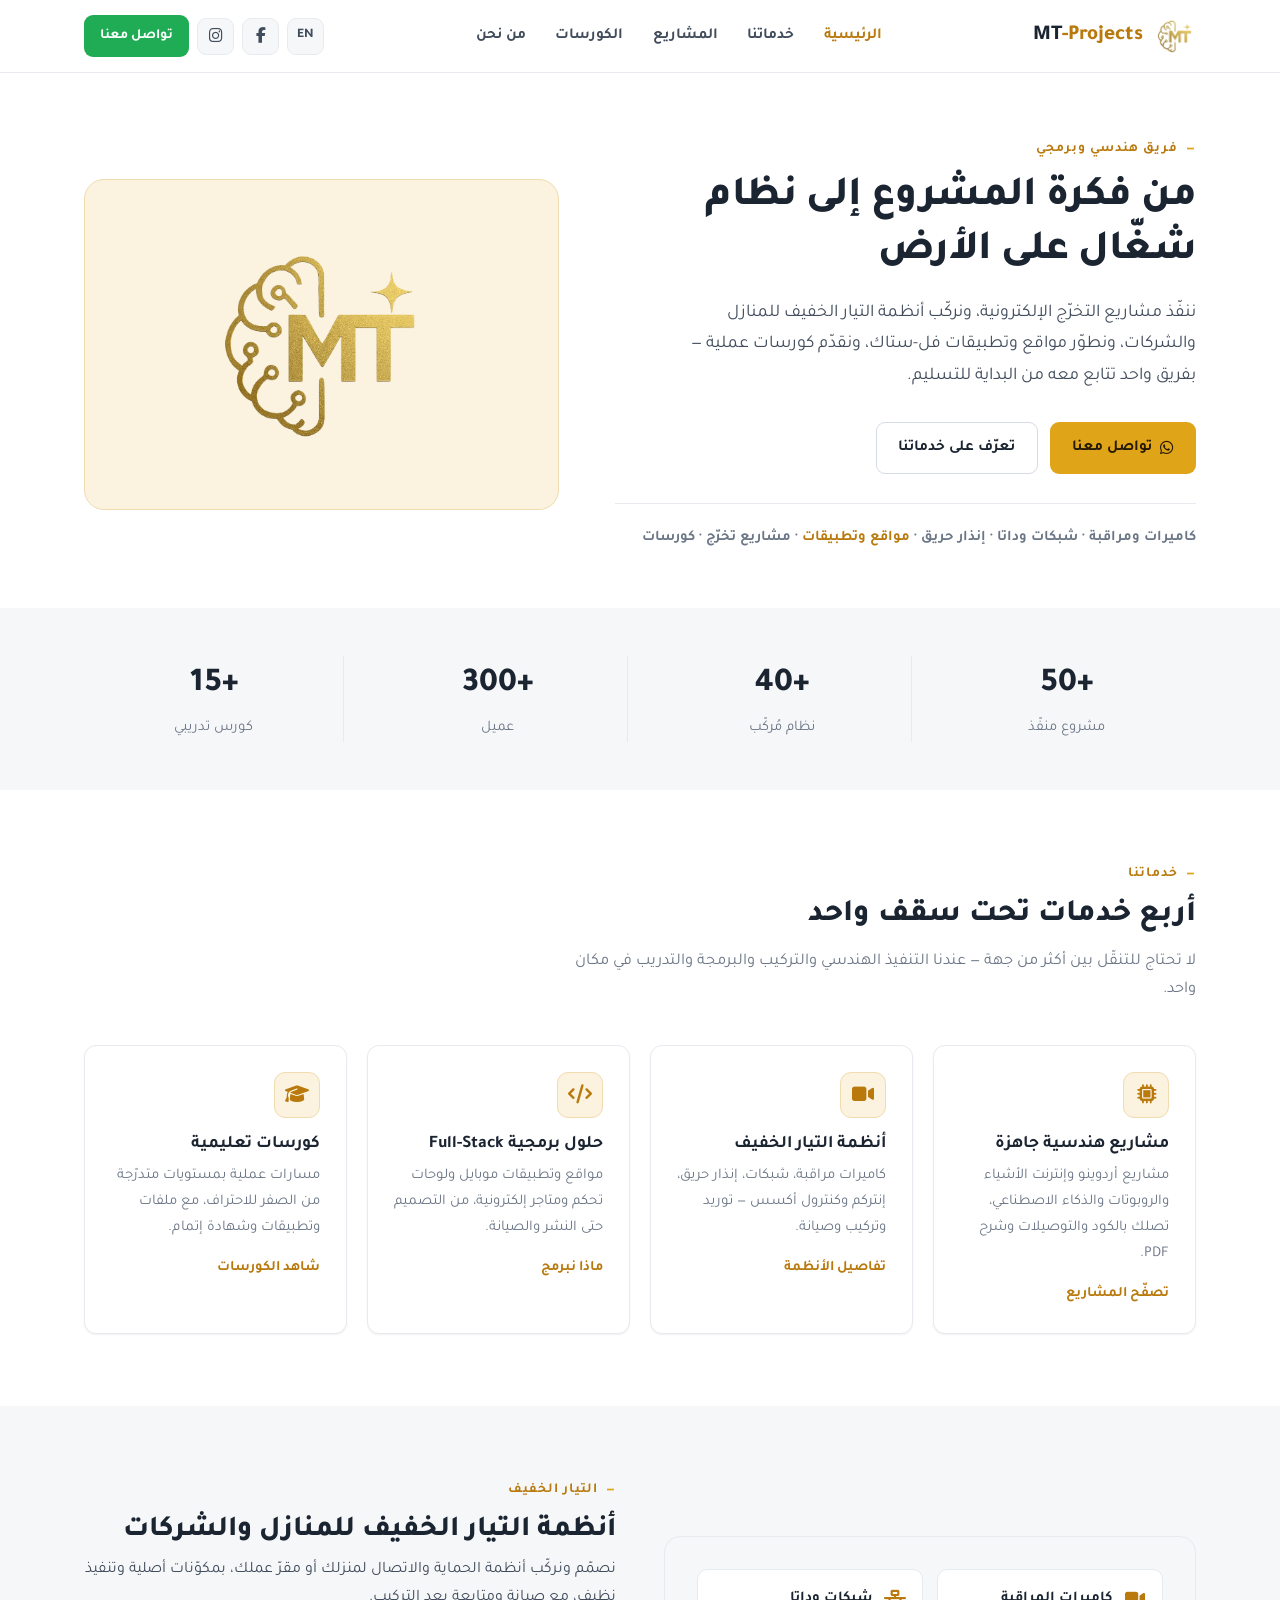
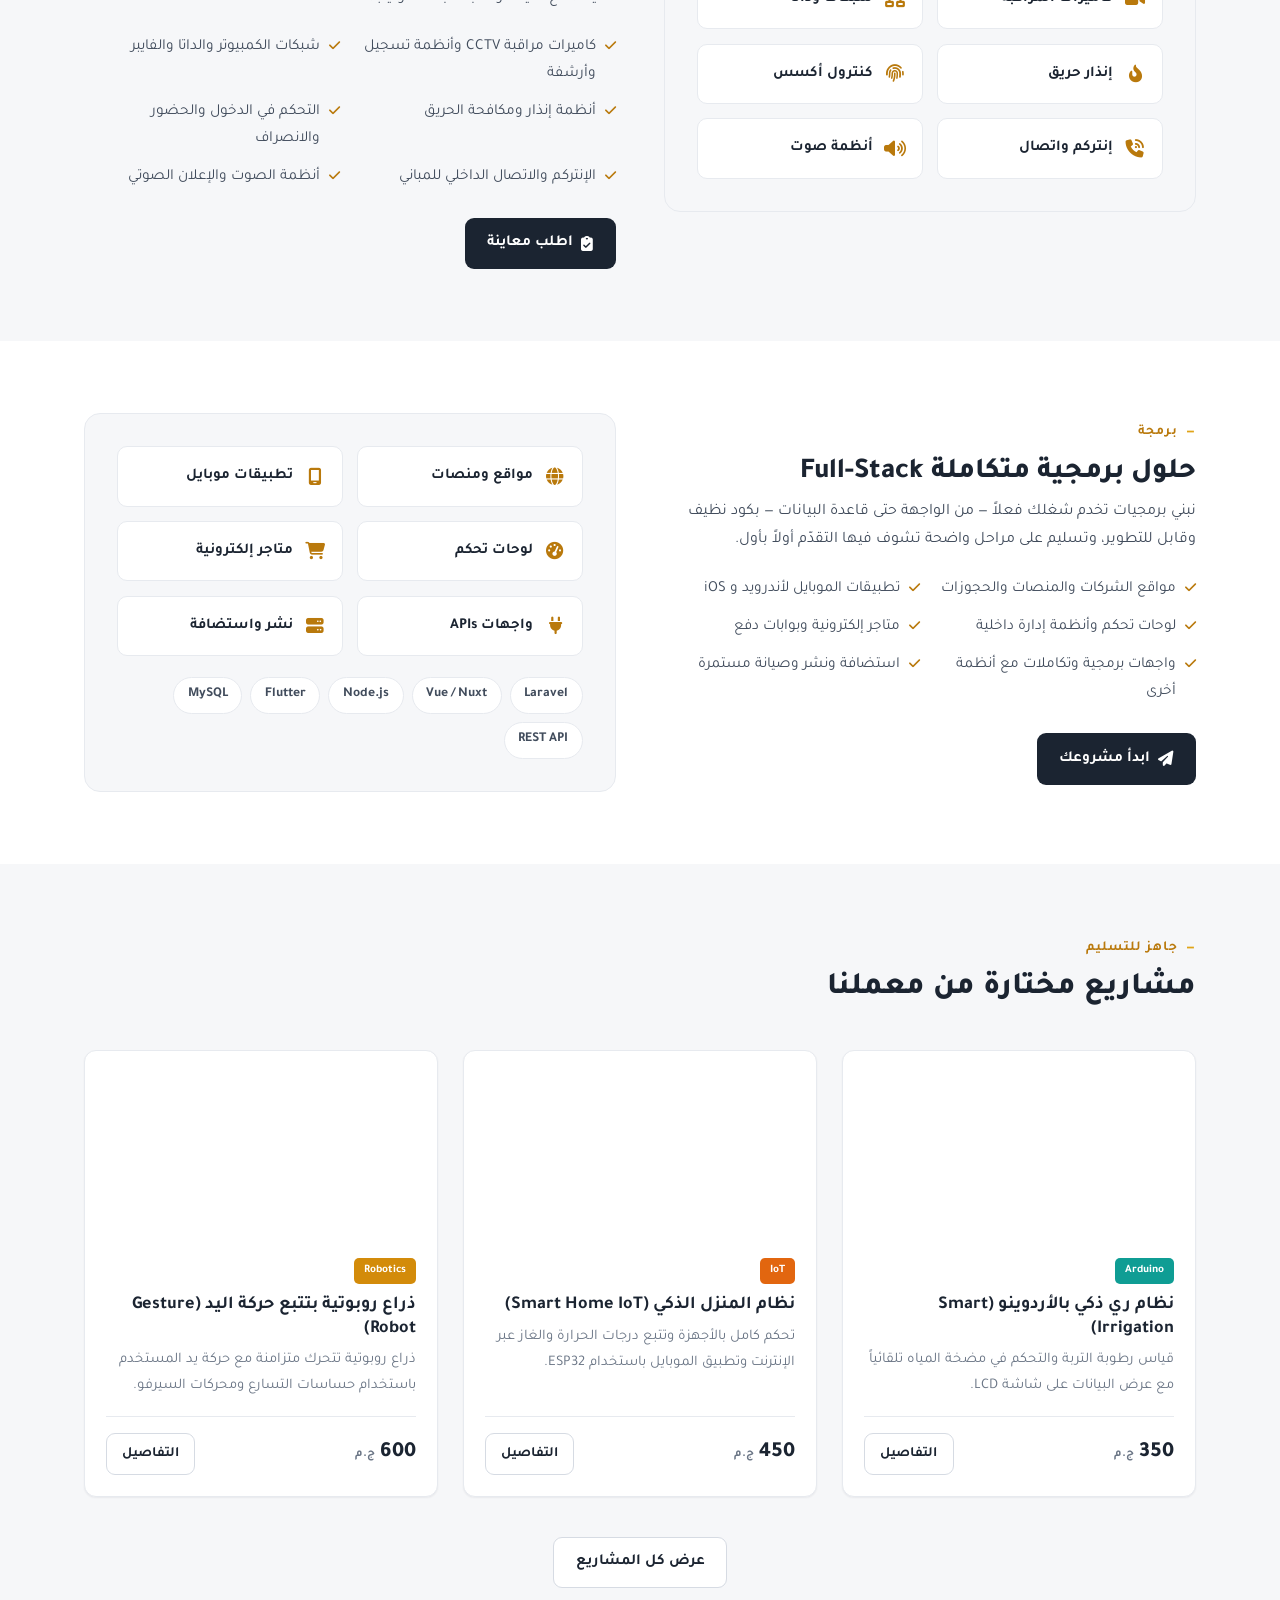
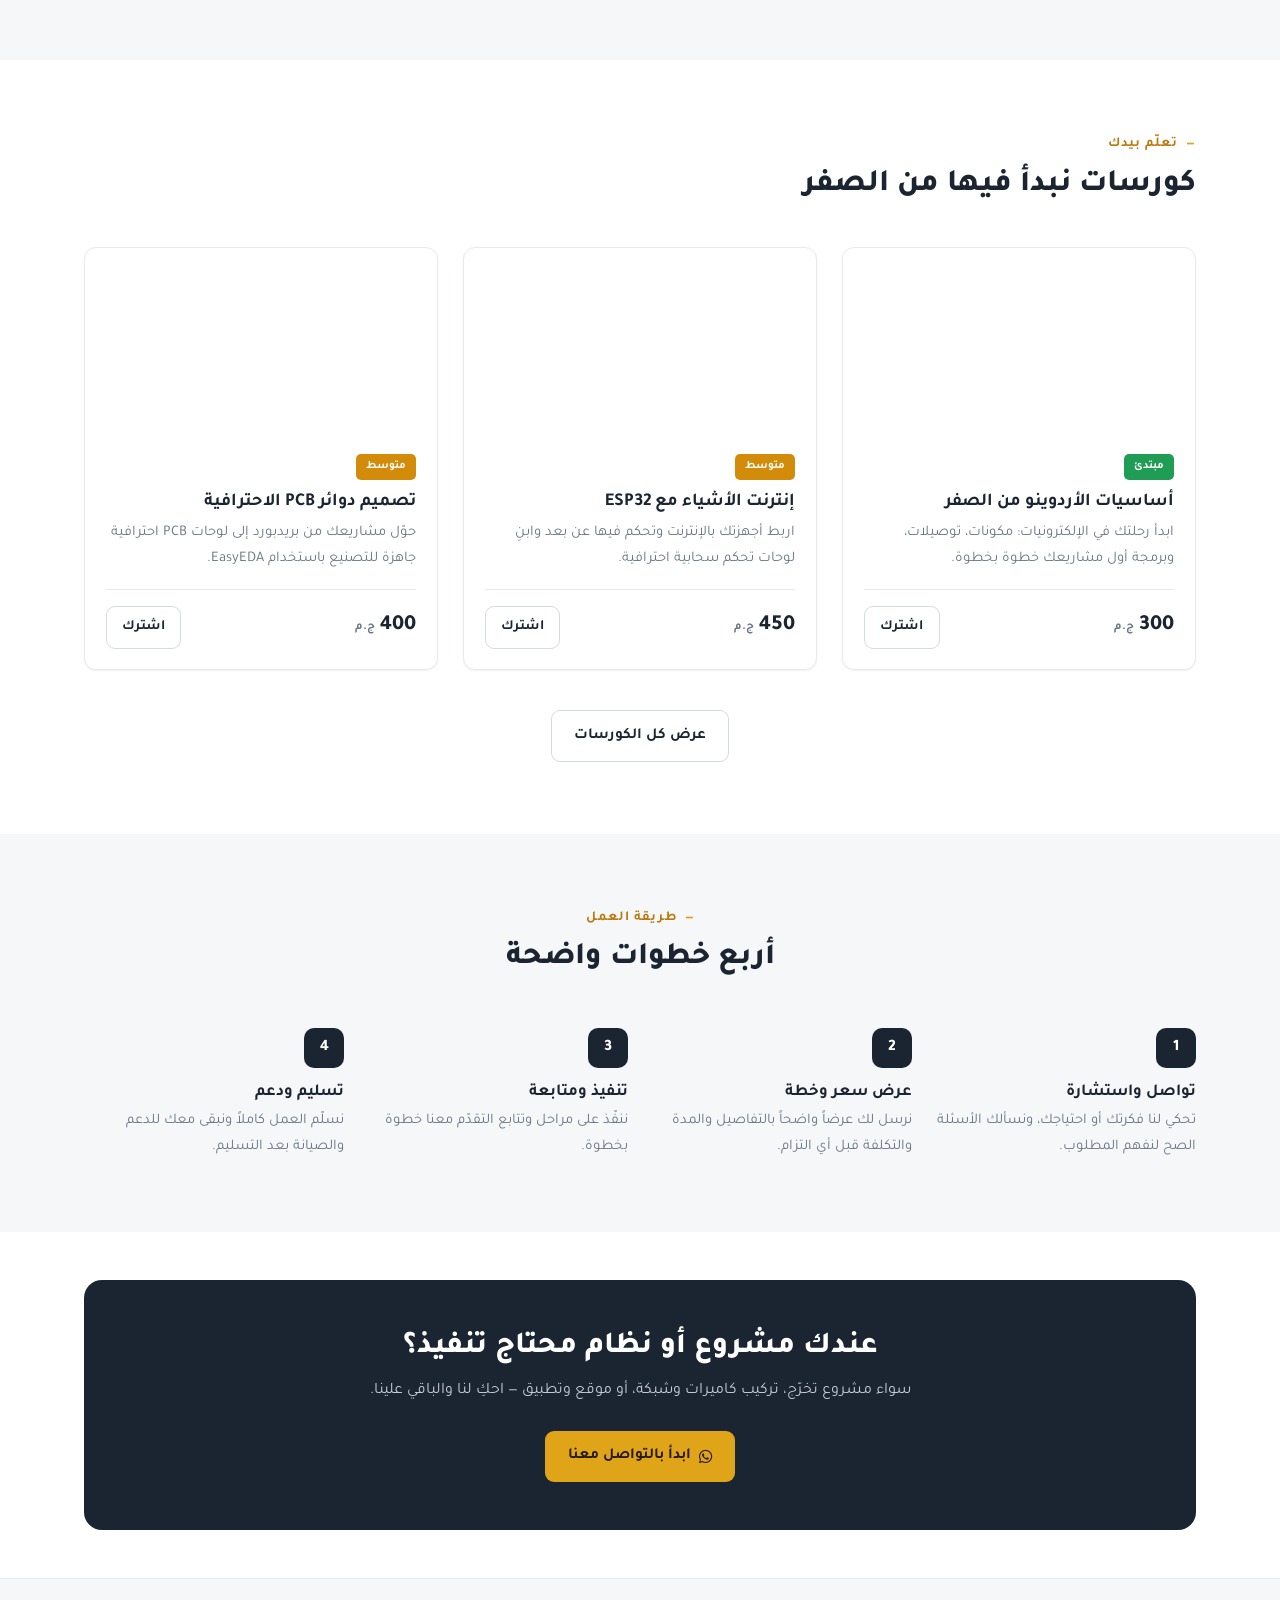
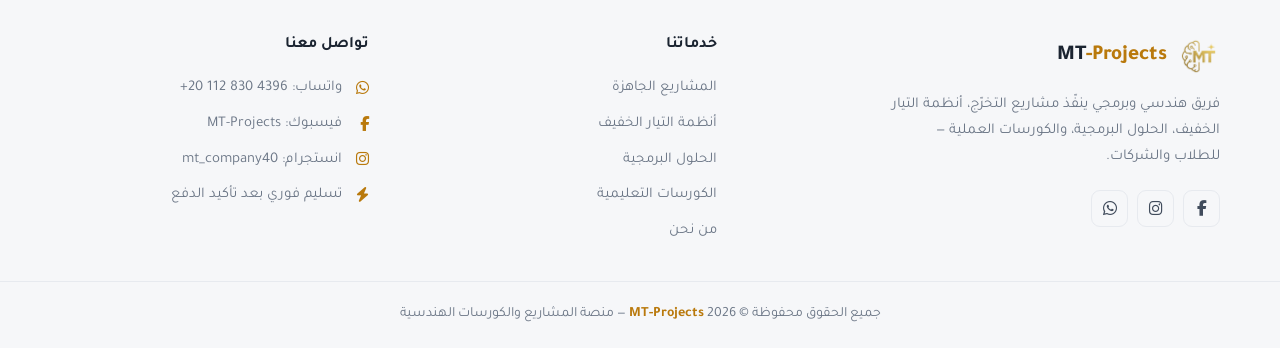
==== commit d190b26f: "Add ar/en bilingual support; fix broken course image Add a lightweight client-side i18n engine (asse" ====
--- a/index.html
+++ b/index.html
@@ -17,14 +17,14 @@
     <section class="hero">
         <div class="container hero-grid">
             <div>
-                <span class="kicker">فريق هندسي وبرمجي</span>
-                <h1>من فكرة المشروع إلى نظام شغّال على الأرض</h1>
-                <p class="lead">ننفّذ مشاريع التخرّج الإلكترونية، ونركّب أنظمة التيار الخفيف للمنازل والشركات، ونطوّر مواقع وتطبيقات فل-ستاك، ونقدّم كورسات عملية للطلاب والمهندسين — بفريق واحد تتابع معه من البداية للتسليم.</p>
+                <span class="kicker" data-i18n="home.hero.kicker"></span>
+                <h1 data-i18n="home.hero.h1"></h1>
+                <p class="lead" data-i18n="home.hero.lead"></p>
                 <div class="hero-cta">
-                    <a href="https://wa.me/201128304396?text=%D8%A3%D9%87%D9%84%D8%A7%D9%8B%20MT-Projects%D8%8C%20%D8%B9%D8%A7%D9%88%D8%B2%20%D8%A7%D8%B3%D8%AA%D9%81%D8%B3%D8%B1%20%D8%B9%D9%86%20%D8%AE%D8%AF%D9%85%D8%A7%D8%AA%D9%83%D9%85" target="_blank" rel="noopener" class="btn btn-gold"><i class="fa-brands fa-whatsapp"></i> تواصل معنا</a>
-                    <a href="#services" class="btn btn-outline">تعرّف على خدماتنا</a>
-                </div>
-                <p class="hero-tags">كاميرات ومراقبة · شبكات وداتا · إنذار حريق · <b>مواقع وتطبيقات</b> · مشاريع تخرّج · كورسات</p>
+                    <a href="https://wa.me/201128304396" target="_blank" rel="noopener" class="btn btn-gold"><i class="fa-brands fa-whatsapp"></i> <span data-i18n="home.hero.cta1"></span></a>
+                    <a href="#services" class="btn btn-outline" data-i18n="home.hero.cta2"></a>
+                </div>
+                <p class="hero-tags" data-i18n="home.hero.tags"></p>
             </div>
             <div class="hero-panel">
                 <img src="logo.png" alt="MT-Projects" onerror="this.style.display='none'">
@@ -36,10 +36,10 @@
     <section class="block tight bg-alt">
         <div class="container">
             <div class="stats">
-                <div class="stat"><div class="num">+50</div><div class="lbl">مشروع منفّذ</div></div>
-                <div class="stat"><div class="num">+40</div><div class="lbl">نظام مُركّب</div></div>
-                <div class="stat"><div class="num">+300</div><div class="lbl">عميل</div></div>
-                <div class="stat"><div class="num">+15</div><div class="lbl">كورس تدريبي</div></div>
+                <div class="stat"><div class="num">+50</div><div class="lbl" data-i18n="stat.projects"></div></div>
+                <div class="stat"><div class="num">+40</div><div class="lbl" data-i18n="stat.systems"></div></div>
+                <div class="stat"><div class="num">+300</div><div class="lbl" data-i18n="stat.clients"></div></div>
+                <div class="stat"><div class="num">+15</div><div class="lbl" data-i18n="stat.courses"></div></div>
             </div>
         </div>
     </section>
@@ -48,106 +48,101 @@
     <section class="block" id="services">
         <div class="container">
             <div class="section-head">
-                <span class="kicker">خدماتنا</span>
-                <h2>أربع خدمات تحت سقف واحد</h2>
-                <p>لا تحتاج للتنقّل بين أكثر من جهة — عندنا التنفيذ الهندسي والتركيب والبرمجة والتدريب في مكان واحد.</p>
+                <span class="kicker" data-i18n="home.services.kicker"></span>
+                <h2 data-i18n="home.services.h2"></h2>
+                <p data-i18n="home.services.p"></p>
             </div>
             <div class="pillars">
                 <div class="pillar">
                     <div class="ico"><i class="fa-solid fa-microchip"></i></div>
-                    <h3>مشاريع هندسية جاهزة</h3>
-                    <p>مشاريع أردوينو وإنترنت الأشياء والروبوتات والذكاء الاصطناعي، تصلك بالكود والتوصيلات وشرح PDF.</p>
-                    <a class="more" href="projects.html">تصفّح المشاريع &larr;</a>
+                    <h3 data-i18n="home.p1.title"></h3>
+                    <p data-i18n="home.p1.desc"></p>
+                    <a class="more" href="projects.html" data-i18n="home.p1.more"></a>
                 </div>
                 <div class="pillar">
                     <div class="ico"><i class="fa-solid fa-video"></i></div>
-                    <h3>أنظمة التيار الخفيف</h3>
-                    <p>كاميرات مراقبة، شبكات، إنذار حريق، إنتركم وكنترول أكسس — توريد وتركيب وصيانة.</p>
-                    <a class="more" href="#elv">تفاصيل الأنظمة &larr;</a>
+                    <h3 data-i18n="home.p2.title"></h3>
+                    <p data-i18n="home.p2.desc"></p>
+                    <a class="more" href="#elv" data-i18n="home.p2.more"></a>
                 </div>
                 <div class="pillar">
                     <div class="ico"><i class="fa-solid fa-code"></i></div>
-                    <h3>حلول برمجية Full-Stack</h3>
-                    <p>مواقع وتطبيقات موبايل ولوحات تحكم ومتاجر إلكترونية، من التصميم حتى النشر والصيانة.</p>
-                    <a class="more" href="#software">ماذا نبرمج &larr;</a>
+                    <h3 data-i18n="home.p3.title"></h3>
+                    <p data-i18n="home.p3.desc"></p>
+                    <a class="more" href="#software" data-i18n="home.p3.more"></a>
                 </div>
                 <div class="pillar">
                     <div class="ico"><i class="fa-solid fa-graduation-cap"></i></div>
-                    <h3>كورسات تعليمية</h3>
-                    <p>مسارات عملية بمستويات متدرّجة من الصفر للاحتراف، مع ملفات وتطبيقات وشهادة إتمام.</p>
-                    <a class="more" href="courses.html">شاهد الكورسات &larr;</a>
-                </div>
-            </div>
-        </div>
-    </section>
-
-    <!-- Low-current (ELV) systems -->
+                    <h3 data-i18n="home.p4.title"></h3>
+                    <p data-i18n="home.p4.desc"></p>
+                    <a class="more" href="courses.html" data-i18n="home.p4.more"></a>
+                </div>
+            </div>
+        </div>
+    </section>
+
+    <!-- Low-current (ELV) -->
     <section class="block bg-alt" id="elv">
         <div class="container">
             <div class="split">
                 <div class="split-media">
                     <div class="stack-grid">
-                        <div class="stack-item"><i class="fa-solid fa-video"></i> كاميرات المراقبة</div>
-                        <div class="stack-item"><i class="fa-solid fa-network-wired"></i> شبكات وداتا</div>
-                        <div class="stack-item"><i class="fa-solid fa-fire-flame-curved"></i> إنذار حريق</div>
-                        <div class="stack-item"><i class="fa-solid fa-fingerprint"></i> كنترول أكسس</div>
-                        <div class="stack-item"><i class="fa-solid fa-phone-volume"></i> إنتركم واتصال</div>
-                        <div class="stack-item"><i class="fa-solid fa-volume-high"></i> أنظمة صوت</div>
+                        <div class="stack-item"><i class="fa-solid fa-video"></i> <span data-i18n="elv.s1"></span></div>
+                        <div class="stack-item"><i class="fa-solid fa-network-wired"></i> <span data-i18n="elv.s2"></span></div>
+                        <div class="stack-item"><i class="fa-solid fa-fire-flame-curved"></i> <span data-i18n="elv.s3"></span></div>
+                        <div class="stack-item"><i class="fa-solid fa-fingerprint"></i> <span data-i18n="elv.s4"></span></div>
+                        <div class="stack-item"><i class="fa-solid fa-phone-volume"></i> <span data-i18n="elv.s5"></span></div>
+                        <div class="stack-item"><i class="fa-solid fa-volume-high"></i> <span data-i18n="elv.s6"></span></div>
                     </div>
                 </div>
                 <div class="split-body">
-                    <span class="kicker">التيار الخفيف</span>
-                    <h2>أنظمة التيار الخفيف للمنازل والشركات</h2>
-                    <p>نصمّم ونركّب أنظمة الحماية والاتصال لمنزلك أو مقرّ عملك، بمكوّنات أصلية وتنفيذ نظيف، مع صيانة ومتابعة بعد التركيب.</p>
+                    <span class="kicker" data-i18n="elv.kicker"></span>
+                    <h2 data-i18n="elv.h2"></h2>
+                    <p data-i18n="elv.p"></p>
                     <ul class="svc-list">
-                        <li><i class="fa-solid fa-check"></i> كاميرات مراقبة CCTV وأنظمة تسجيل وأرشفة</li>
-                        <li><i class="fa-solid fa-check"></i> شبكات الكمبيوتر والداتا والفايبر</li>
-                        <li><i class="fa-solid fa-check"></i> أنظمة إنذار ومكافحة الحريق</li>
-                        <li><i class="fa-solid fa-check"></i> التحكم في الدخول والحضور والانصراف</li>
-                        <li><i class="fa-solid fa-check"></i> الإنتركم والاتصال الداخلي للمباني</li>
-                        <li><i class="fa-solid fa-check"></i> أنظمة الصوت والإعلان الصوتي</li>
+                        <li><i class="fa-solid fa-check"></i> <span data-i18n="elv.i1"></span></li>
+                        <li><i class="fa-solid fa-check"></i> <span data-i18n="elv.i2"></span></li>
+                        <li><i class="fa-solid fa-check"></i> <span data-i18n="elv.i3"></span></li>
+                        <li><i class="fa-solid fa-check"></i> <span data-i18n="elv.i4"></span></li>
+                        <li><i class="fa-solid fa-check"></i> <span data-i18n="elv.i5"></span></li>
+                        <li><i class="fa-solid fa-check"></i> <span data-i18n="elv.i6"></span></li>
                     </ul>
-                    <a href="https://wa.me/201128304396?text=%D8%A3%D9%87%D9%84%D8%A7%D9%8B%20MT-Projects%D8%8C%20%D8%B9%D8%A7%D9%88%D8%B2%20%D9%85%D8%B9%D8%A7%D9%8A%D9%86%D8%A9%20%D9%84%D8%A3%D9%86%D8%B8%D9%85%D8%A9%20%D8%A7%D9%84%D8%AA%D9%8A%D8%A7%D8%B1%20%D8%A7%D9%84%D8%AE%D9%81%D9%8A%D9%81" target="_blank" rel="noopener" class="btn btn-dark"><i class="fa-solid fa-clipboard-check"></i> اطلب معاينة</a>
-                </div>
-            </div>
-        </div>
-    </section>
-
-    <!-- Software solutions -->
+                    <a href="https://wa.me/201128304396" target="_blank" rel="noopener" class="btn btn-dark"><i class="fa-solid fa-clipboard-check"></i> <span data-i18n="elv.cta"></span></a>
+                </div>
+            </div>
+        </div>
+    </section>
+
+    <!-- Software -->
     <section class="block" id="software">
         <div class="container">
             <div class="split reverse">
                 <div class="split-media">
                     <div class="stack-grid">
-                        <div class="stack-item"><i class="fa-solid fa-globe"></i> مواقع ومنصات</div>
-                        <div class="stack-item"><i class="fa-solid fa-mobile-screen"></i> تطبيقات موبايل</div>
-                        <div class="stack-item"><i class="fa-solid fa-gauge-high"></i> لوحات تحكم</div>
-                        <div class="stack-item"><i class="fa-solid fa-cart-shopping"></i> متاجر إلكترونية</div>
-                        <div class="stack-item"><i class="fa-solid fa-plug"></i> واجهات APIs</div>
-                        <div class="stack-item"><i class="fa-solid fa-server"></i> نشر واستضافة</div>
+                        <div class="stack-item"><i class="fa-solid fa-globe"></i> <span data-i18n="sw.s1"></span></div>
+                        <div class="stack-item"><i class="fa-solid fa-mobile-screen"></i> <span data-i18n="sw.s2"></span></div>
+                        <div class="stack-item"><i class="fa-solid fa-gauge-high"></i> <span data-i18n="sw.s3"></span></div>
+                        <div class="stack-item"><i class="fa-solid fa-cart-shopping"></i> <span data-i18n="sw.s4"></span></div>
+                        <div class="stack-item"><i class="fa-solid fa-plug"></i> <span data-i18n="sw.s5"></span></div>
+                        <div class="stack-item"><i class="fa-solid fa-server"></i> <span data-i18n="sw.s6"></span></div>
                     </div>
                     <div class="tech-chips">
-                        <span class="tech-chip">Laravel</span>
-                        <span class="tech-chip">Vue / Nuxt</span>
-                        <span class="tech-chip">Node.js</span>
-                        <span class="tech-chip">Flutter</span>
-                        <span class="tech-chip">MySQL</span>
-                        <span class="tech-chip">REST API</span>
+                        <span class="tech-chip">Laravel</span><span class="tech-chip">Vue / Nuxt</span><span class="tech-chip">Node.js</span><span class="tech-chip">Flutter</span><span class="tech-chip">MySQL</span><span class="tech-chip">REST API</span>
                     </div>
                 </div>
                 <div class="split-body">
-                    <span class="kicker">برمجة</span>
-                    <h2>حلول برمجية متكاملة Full-Stack</h2>
-                    <p>نبني برمجيات تخدم شغلك فعلاً — من الواجهة حتى قاعدة البيانات — بكود نظيف وقابل للتطوير، وتسليم على مراحل واضحة تشوف فيها التقدّم أولاً بأول.</p>
+                    <span class="kicker" data-i18n="sw.kicker"></span>
+                    <h2 data-i18n="sw.h2"></h2>
+                    <p data-i18n="sw.p"></p>
                     <ul class="svc-list">
-                        <li><i class="fa-solid fa-check"></i> مواقع الشركات والمنصات والحجوزات</li>
-                        <li><i class="fa-solid fa-check"></i> تطبيقات الموبايل لأندرويد و iOS</li>
-                        <li><i class="fa-solid fa-check"></i> لوحات تحكم وأنظمة إدارة داخلية</li>
-                        <li><i class="fa-solid fa-check"></i> متاجر إلكترونية وبوابات دفع</li>
-                        <li><i class="fa-solid fa-check"></i> واجهات برمجية وتكاملات مع أنظمة أخرى</li>
-                        <li><i class="fa-solid fa-check"></i> استضافة ونشر وصيانة مستمرة</li>
+                        <li><i class="fa-solid fa-check"></i> <span data-i18n="sw.i1"></span></li>
+                        <li><i class="fa-solid fa-check"></i> <span data-i18n="sw.i2"></span></li>
+                        <li><i class="fa-solid fa-check"></i> <span data-i18n="sw.i3"></span></li>
+                        <li><i class="fa-solid fa-check"></i> <span data-i18n="sw.i4"></span></li>
+                        <li><i class="fa-solid fa-check"></i> <span data-i18n="sw.i5"></span></li>
+                        <li><i class="fa-solid fa-check"></i> <span data-i18n="sw.i6"></span></li>
                     </ul>
-                    <a href="https://wa.me/201128304396?text=%D8%A3%D9%87%D9%84%D8%A7%D9%8B%20MT-Projects%D8%8C%20%D8%B9%D9%86%D8%AF%D9%8A%20%D9%81%D9%83%D8%B1%D8%A9%20%D9%85%D8%B4%D8%B1%D9%88%D8%B9%20%D8%A8%D8%B1%D9%85%D8%AC%D9%8A" target="_blank" rel="noopener" class="btn btn-dark"><i class="fa-solid fa-paper-plane"></i> ابدأ مشروعك</a>
+                    <a href="https://wa.me/201128304396" target="_blank" rel="noopener" class="btn btn-dark"><i class="fa-solid fa-paper-plane"></i> <span data-i18n="sw.cta"></span></a>
                 </div>
             </div>
         </div>
@@ -157,11 +152,11 @@
     <section class="block bg-alt">
         <div class="container">
             <div class="section-head">
-                <span class="kicker">جاهز للتسليم</span>
-                <h2>مشاريع مختارة من معملنا</h2>
+                <span class="kicker" data-i18n="home.fp.kicker"></span>
+                <h2 data-i18n="home.fp.h2"></h2>
             </div>
             <div class="cards-grid" id="featProjects"></div>
-            <div class="load-more"><a href="projects.html" class="btn btn-outline">عرض كل المشاريع &larr;</a></div>
+            <div class="load-more"><a href="projects.html" class="btn btn-outline" data-i18n="home.fp.btn"></a></div>
         </div>
     </section>
 
@@ -169,11 +164,11 @@
     <section class="block">
         <div class="container">
             <div class="section-head">
-                <span class="kicker">تعلّم بيدك</span>
-                <h2>كورسات نبدأ فيها من الصفر</h2>
+                <span class="kicker" data-i18n="home.fc.kicker"></span>
+                <h2 data-i18n="home.fc.h2"></h2>
             </div>
             <div class="cards-grid" id="featCourses"></div>
-            <div class="load-more"><a href="courses.html" class="btn btn-outline">عرض كل الكورسات &larr;</a></div>
+            <div class="load-more"><a href="courses.html" class="btn btn-outline" data-i18n="home.fc.btn"></a></div>
         </div>
     </section>
 
@@ -181,14 +176,14 @@
     <section class="block bg-alt">
         <div class="container">
             <div class="section-head center">
-                <span class="kicker">طريقة العمل</span>
-                <h2>أربع خطوات واضحة</h2>
+                <span class="kicker" data-i18n="steps.kicker"></span>
+                <h2 data-i18n="steps.h2"></h2>
             </div>
             <div class="steps">
-                <div class="step"><div class="n">1</div><h3>تواصل واستشارة</h3><p>تحكي لنا فكرتك أو احتياجك، ونسألك الأسئلة الصح لنفهم المطلوب.</p></div>
-                <div class="step"><div class="n">2</div><h3>عرض سعر وخطة</h3><p>نرسل لك عرضاً واضحاً بالتفاصيل والمدة والتكلفة قبل أي التزام.</p></div>
-                <div class="step"><div class="n">3</div><h3>تنفيذ ومتابعة</h3><p>ننفّذ على مراحل وتتابع التقدّم معنا خطوة بخطوة.</p></div>
-                <div class="step"><div class="n">4</div><h3>تسليم ودعم</h3><p>نسلّم العمل كاملاً ونبقى معك للدعم والصيانة بعد التسليم.</p></div>
+                <div class="step"><div class="n">1</div><h3 data-i18n="steps.1t"></h3><p data-i18n="steps.1d"></p></div>
+                <div class="step"><div class="n">2</div><h3 data-i18n="steps.2t"></h3><p data-i18n="steps.2d"></p></div>
+                <div class="step"><div class="n">3</div><h3 data-i18n="steps.3t"></h3><p data-i18n="steps.3d"></p></div>
+                <div class="step"><div class="n">4</div><h3 data-i18n="steps.4t"></h3><p data-i18n="steps.4d"></p></div>
             </div>
         </div>
     </section>
@@ -197,38 +192,43 @@
     <section class="block tight">
         <div class="container">
             <div class="cta-band">
-                <h2>عندك مشروع أو نظام محتاج تنفيذ؟</h2>
-                <p>سواء مشروع تخرّج، تركيب كاميرات وشبكة، أو موقع وتطبيق — احكِ لنا والباقي علينا.</p>
-                <a href="https://wa.me/201128304396?text=%D8%A3%D9%87%D9%84%D8%A7%D9%8B%20MT-Projects%20%F0%9F%91%8B" target="_blank" rel="noopener" class="btn btn-gold"><i class="fa-brands fa-whatsapp"></i> ابدأ بالتواصل معنا</a>
+                <h2 data-i18n="home.cta.h2"></h2>
+                <p data-i18n="home.cta.p"></p>
+                <a href="https://wa.me/201128304396" target="_blank" rel="noopener" class="btn btn-gold"><i class="fa-brands fa-whatsapp"></i> <span data-i18n="home.cta.btn"></span></a>
             </div>
         </div>
     </section>
 
     <div id="site-footer"></div>
 
+    <script src="assets/js/i18n.js"></script>
     <script src="assets/js/site.js"></script>
     <script src="assets/js/projects-data.js"></script>
     <script src="assets/js/courses-data.js"></script>
     <script src="assets/js/layout.js"></script>
     <script>
-        function featuredCard(it, page, cta) {
+        function featuredCard(it, page, ctaKey) {
             return `<article class="card">
                 <div class="card-media">
-                    <img src="${it.image}" alt="${it.title}" loading="lazy" onerror="this.src='https://via.placeholder.com/600x400/f6f7f9/b9790c?text=MT-Projects'">
+                    <img src="${it.image}" alt="${L(it, "title")}" loading="lazy" onerror="this.src='https://via.placeholder.com/600x400/f6f7f9/b9790c?text=MT-Projects'">
                 </div>
                 <div class="card-body">
-                    <span class="tag tag-${it.cat}">${it.tagLabel}</span>
-                    <h3 class="card-title">${it.title}</h3>
-                    <p class="card-desc">${it.short}</p>
+                    <span class="tag tag-${it.cat}">${L(it, "tagLabel")}</span>
+                    <h3 class="card-title">${L(it, "title")}</h3>
+                    <p class="card-desc">${L(it, "short")}</p>
                     <div class="card-foot">
-                        <div class="price">${it.price} <small>${MT.currency}</small></div>
-                        <a class="btn btn-outline btn-sm" href="${page}">${cta} &larr;</a>
+                        <div class="price">${it.price} <small>${t("cat.currency")}</small></div>
+                        <a class="btn btn-outline btn-sm" href="${page}">${t(ctaKey)}</a>
                     </div>
                 </div>
             </article>`;
         }
-        document.getElementById("featProjects").innerHTML = PROJECTS.slice(0, 3).map((p) => featuredCard(p, "projects.html", "التفاصيل")).join("");
-        document.getElementById("featCourses").innerHTML = COURSES.slice(0, 3).map((c) => featuredCard(c, "courses.html", "اشترك")).join("");
+        function renderFeatured() {
+            document.getElementById("featProjects").innerHTML = PROJECTS.slice(0, 3).map((p) => featuredCard(p, "projects.html", "cat.details")).join("");
+            document.getElementById("featCourses").innerHTML = COURSES.slice(0, 3).map((c) => featuredCard(c, "courses.html", "cat.enroll")).join("");
+        }
+        renderFeatured();
+        window.addEventListener("mt:lang", renderFeatured);
     </script>
 </body>
 </html>
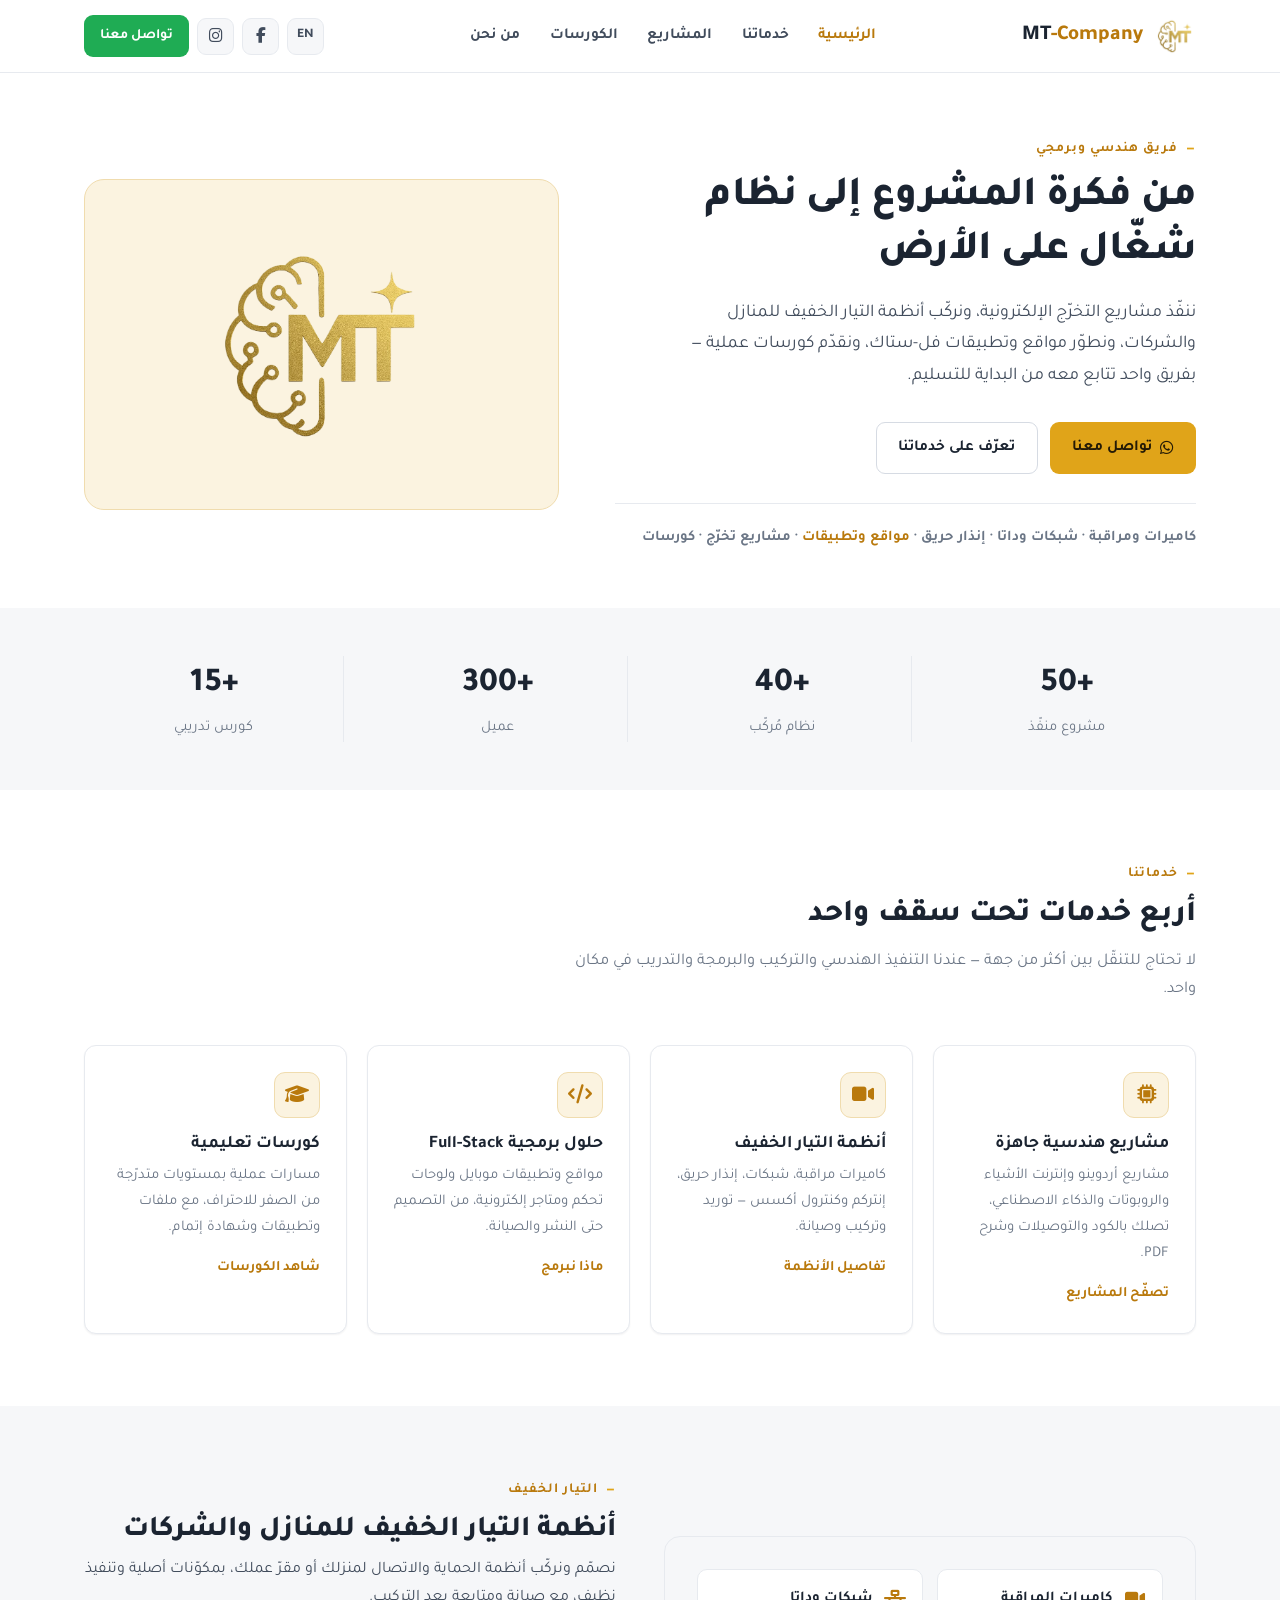
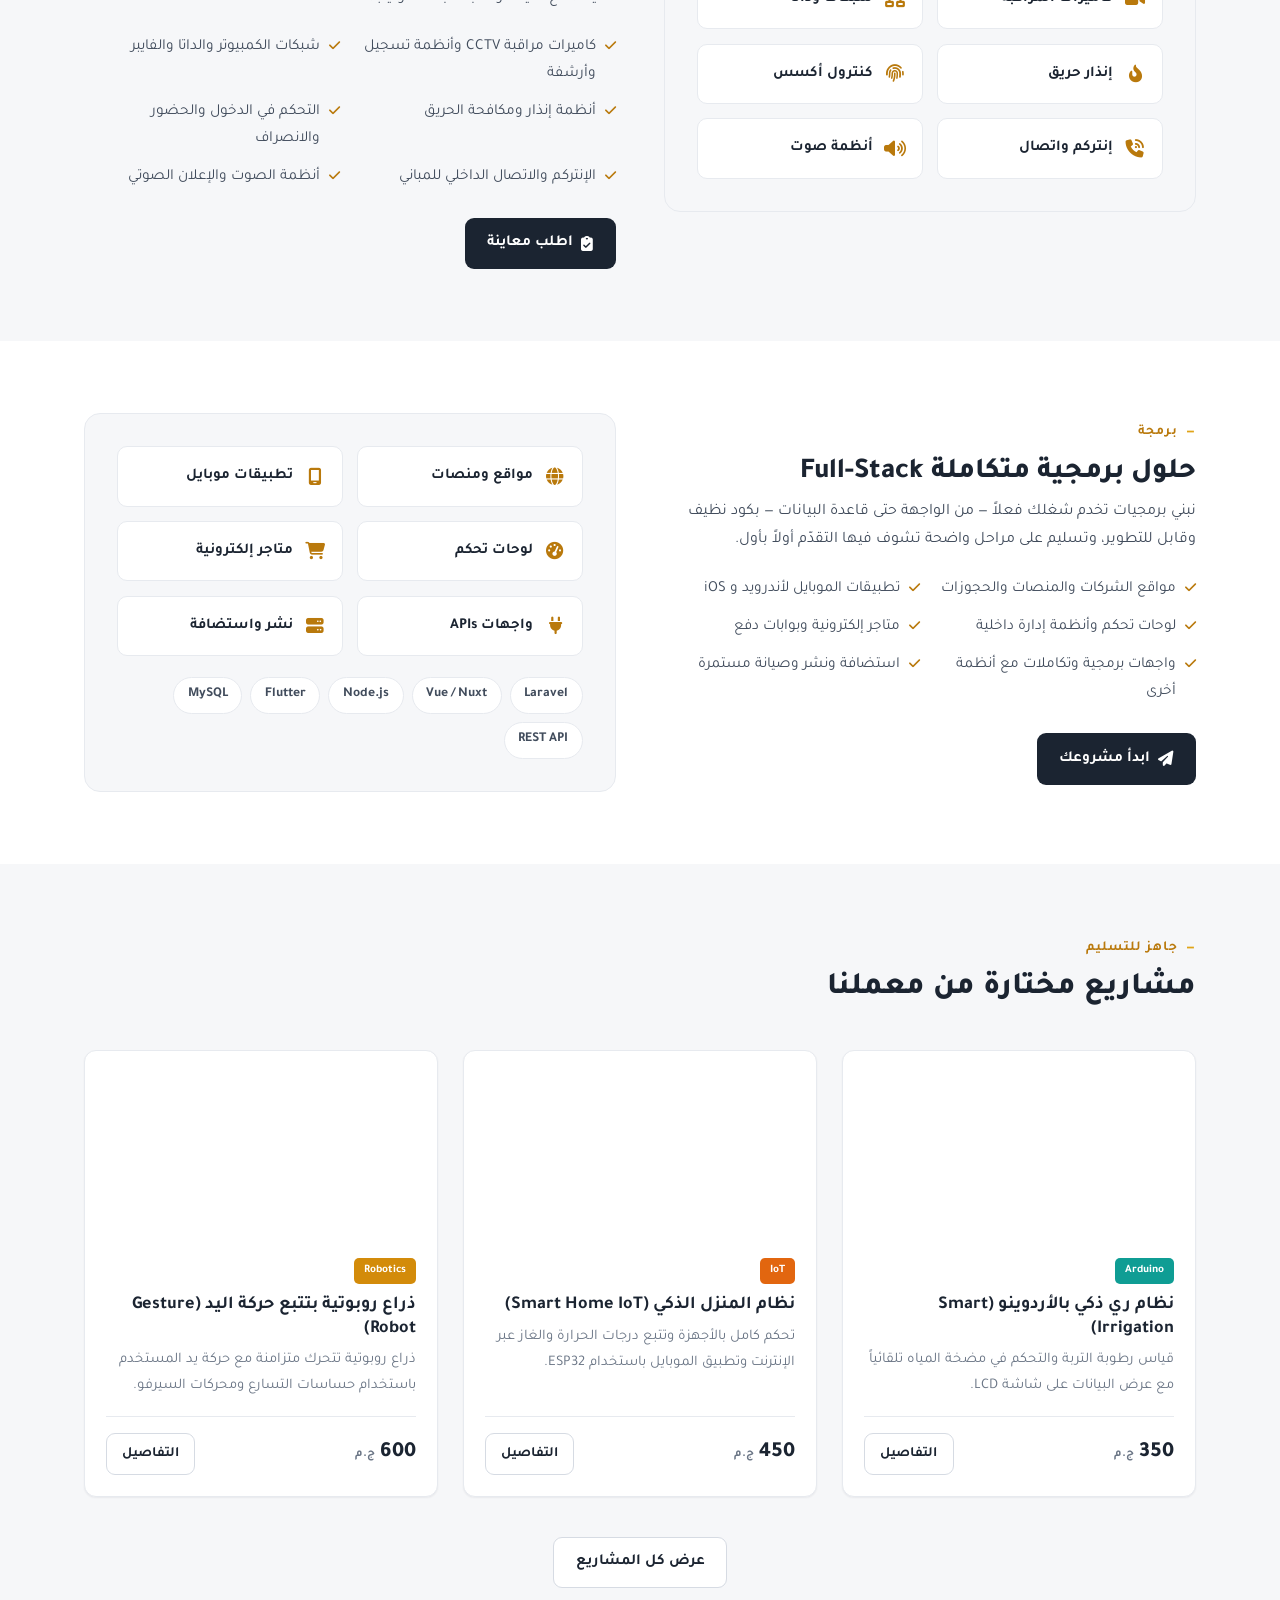
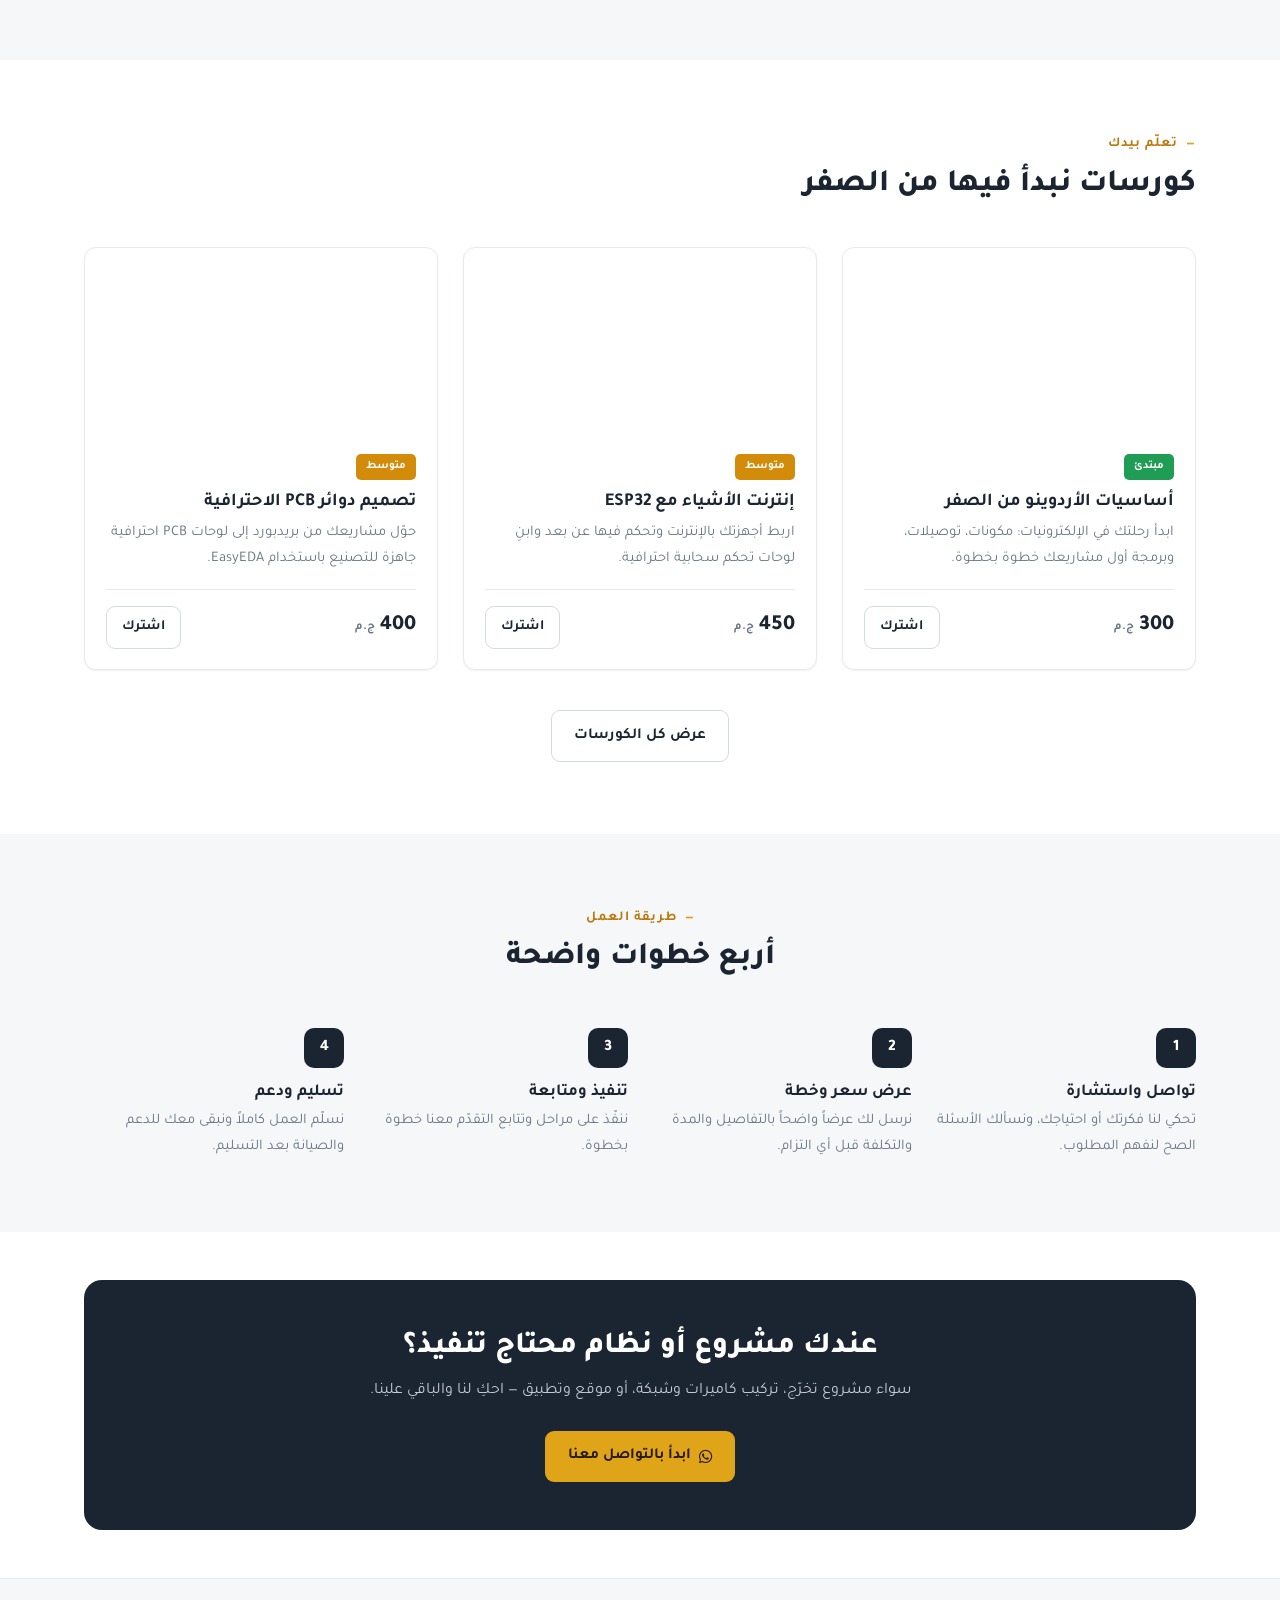
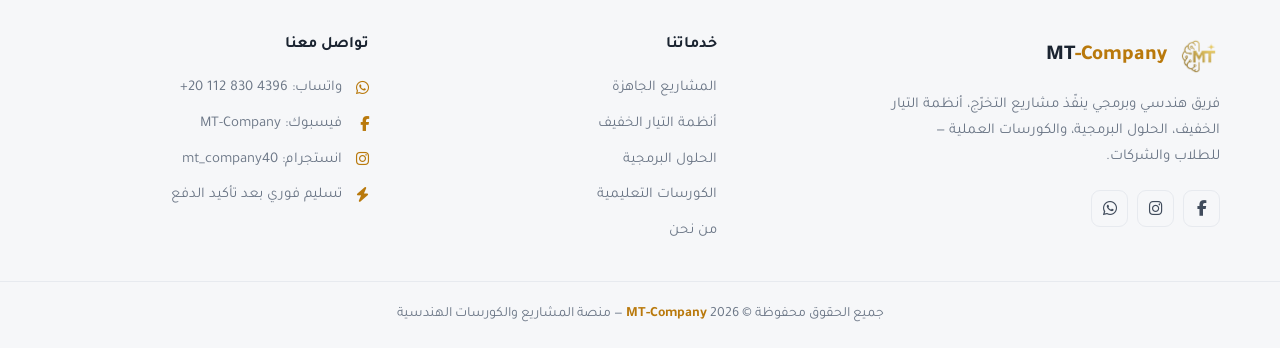
==== commit a476014b: "Rebrand wordmark MT-Projects -> MT-Company Co-Authored-By: Claude Opus 4.8 (1M context) <noreply@ant" ====
--- a/index.html
+++ b/index.html
@@ -3,8 +3,8 @@
 <head>
     <meta charset="UTF-8">
     <meta name="viewport" content="width=device-width, initial-scale=1.0">
-    <title>MT-Projects | مشاريع هندسية، أنظمة تيار خفيف، وحلول برمجية</title>
-    <meta name="description" content="MT-Projects — فريق ينفّذ مشاريع التخرّج الإلكترونية، يركّب أنظمة التيار الخفيف (كاميرات، شبكات، إنذار حريق)، يطوّر مواقع وتطبيقات فل-ستاك، ويقدّم كورسات عملية.">
+    <title>MT-Company | مشاريع هندسية، أنظمة تيار خفيف، وحلول برمجية</title>
+    <meta name="description" content="MT-Company — فريق ينفّذ مشاريع التخرّج الإلكترونية، يركّب أنظمة التيار الخفيف (كاميرات، شبكات، إنذار حريق)، يطوّر مواقع وتطبيقات فل-ستاك، ويقدّم كورسات عملية.">
     <link rel="icon" href="logo.png">
     <link href="https://fonts.googleapis.com/css2?family=Tajawal:wght@400;500;700;800&display=swap" rel="stylesheet">
     <link rel="stylesheet" href="https://cdnjs.cloudflare.com/ajax/libs/font-awesome/6.4.0/css/all.min.css">
@@ -27,7 +27,7 @@
                 <p class="hero-tags" data-i18n="home.hero.tags"></p>
             </div>
             <div class="hero-panel">
-                <img src="logo.png" alt="MT-Projects" onerror="this.style.display='none'">
+                <img src="logo.png" alt="MT-Company" onerror="this.style.display='none'">
             </div>
         </div>
     </section>
@@ -210,7 +210,7 @@
         function featuredCard(it, page, ctaKey) {
             return `<article class="card">
                 <div class="card-media">
-                    <img src="${it.image}" alt="${L(it, "title")}" loading="lazy" onerror="this.src='https://via.placeholder.com/600x400/f6f7f9/b9790c?text=MT-Projects'">
+                    <img src="${it.image}" alt="${L(it, "title")}" loading="lazy" onerror="this.src='https://via.placeholder.com/600x400/f6f7f9/b9790c?text=MT-Company'">
                 </div>
                 <div class="card-body">
                     <span class="tag tag-${it.cat}">${L(it, "tagLabel")}</span>
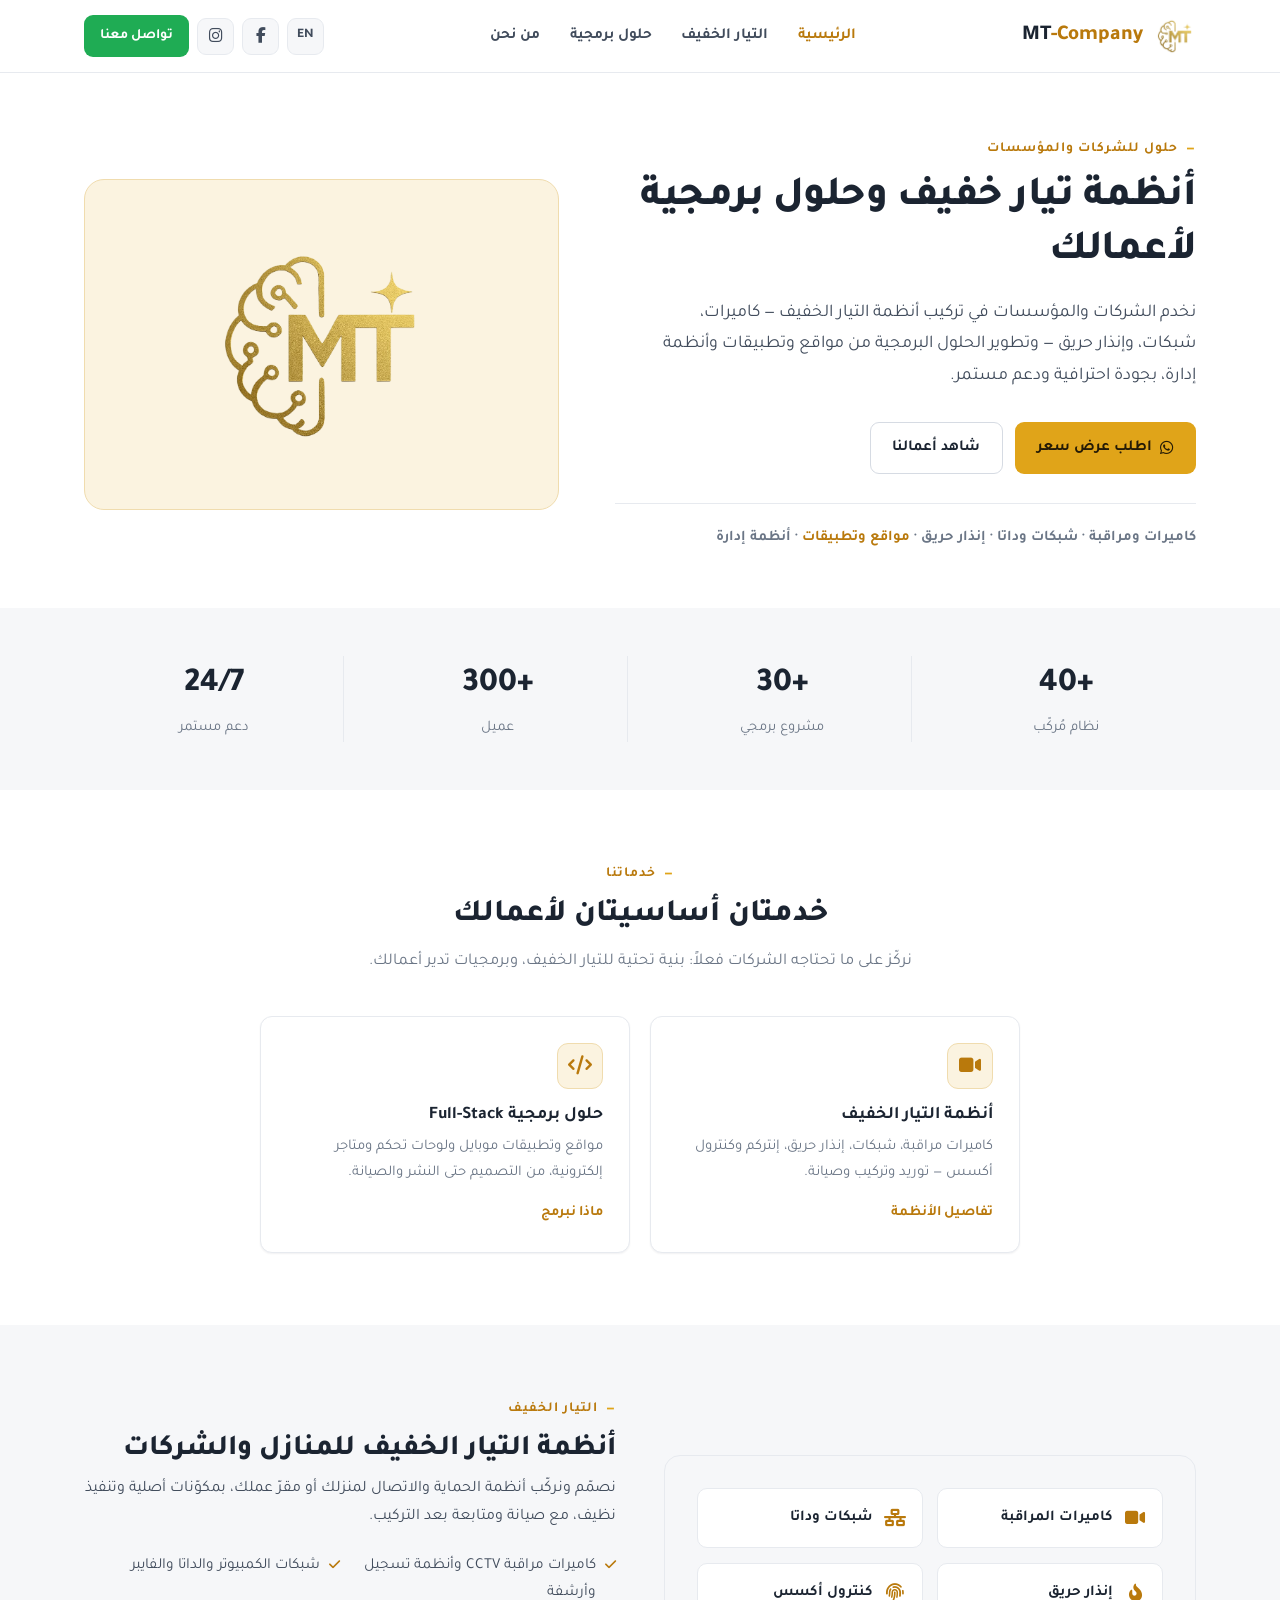
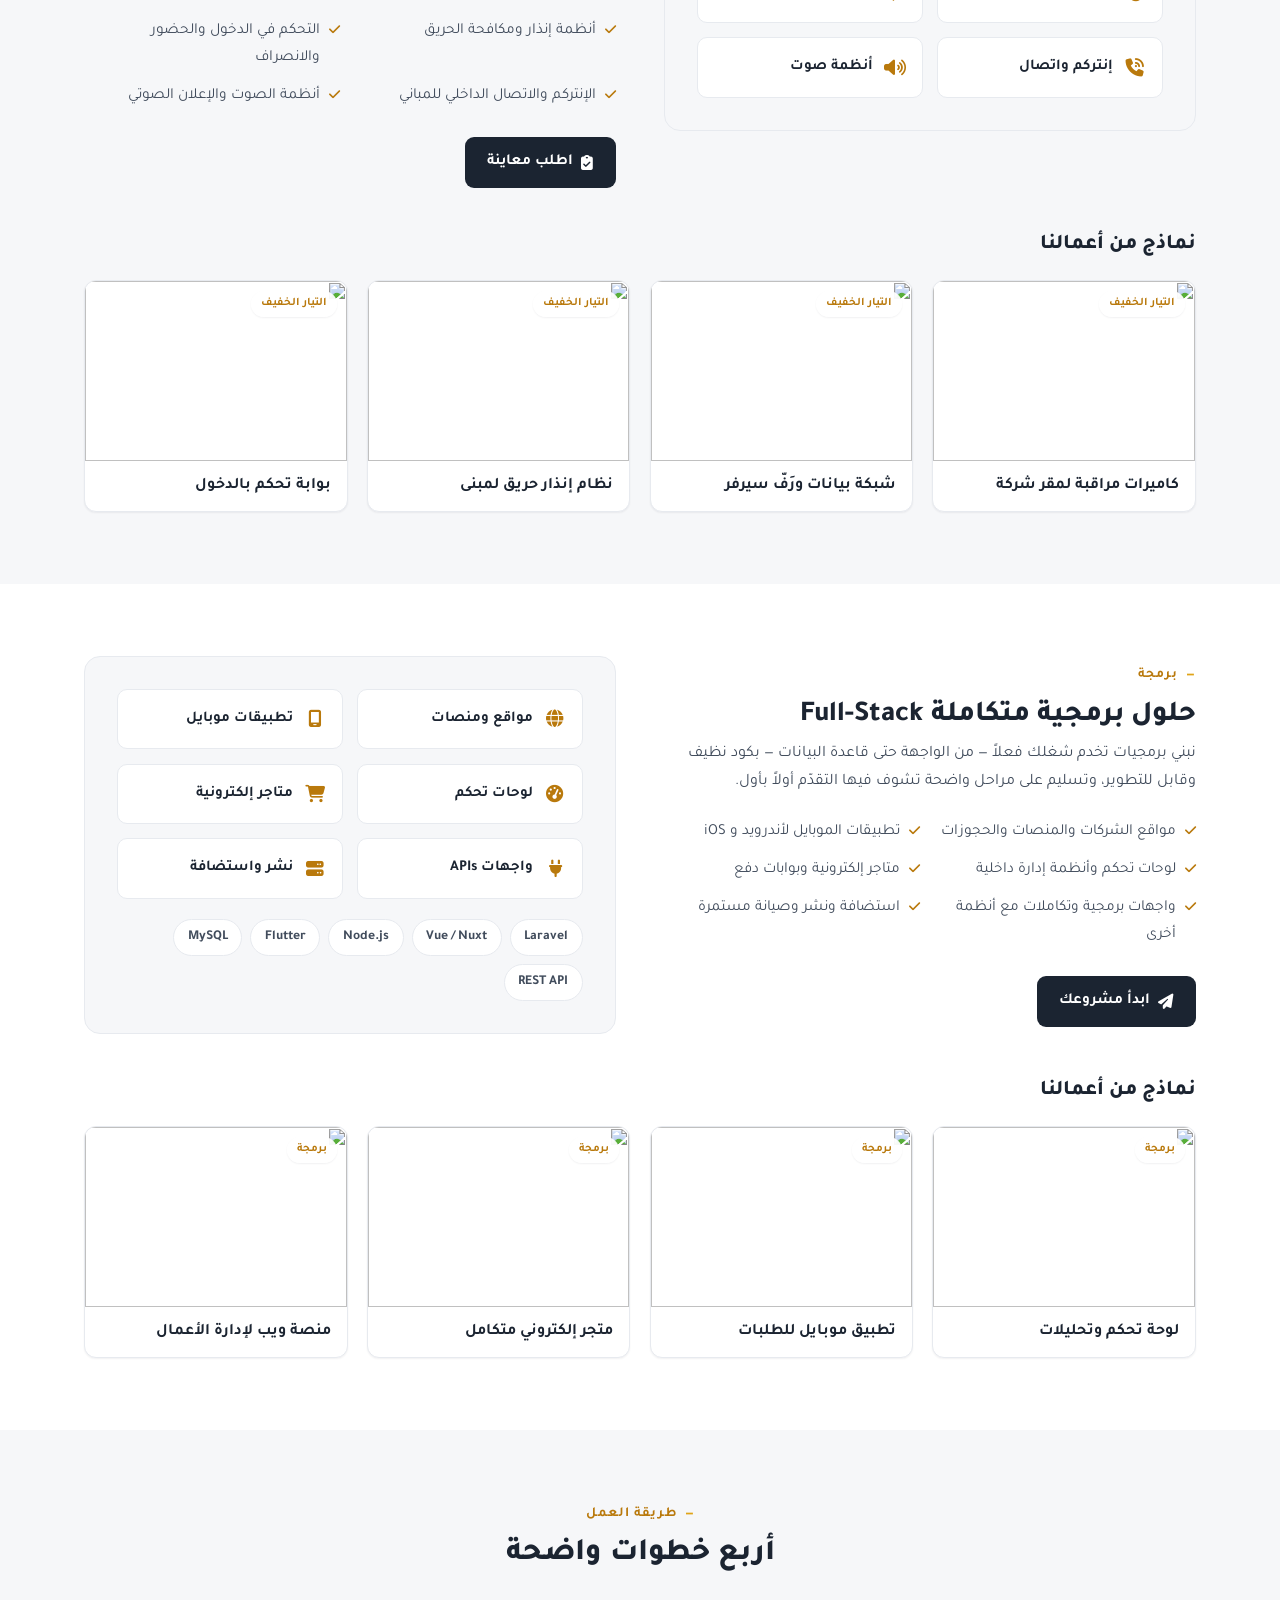
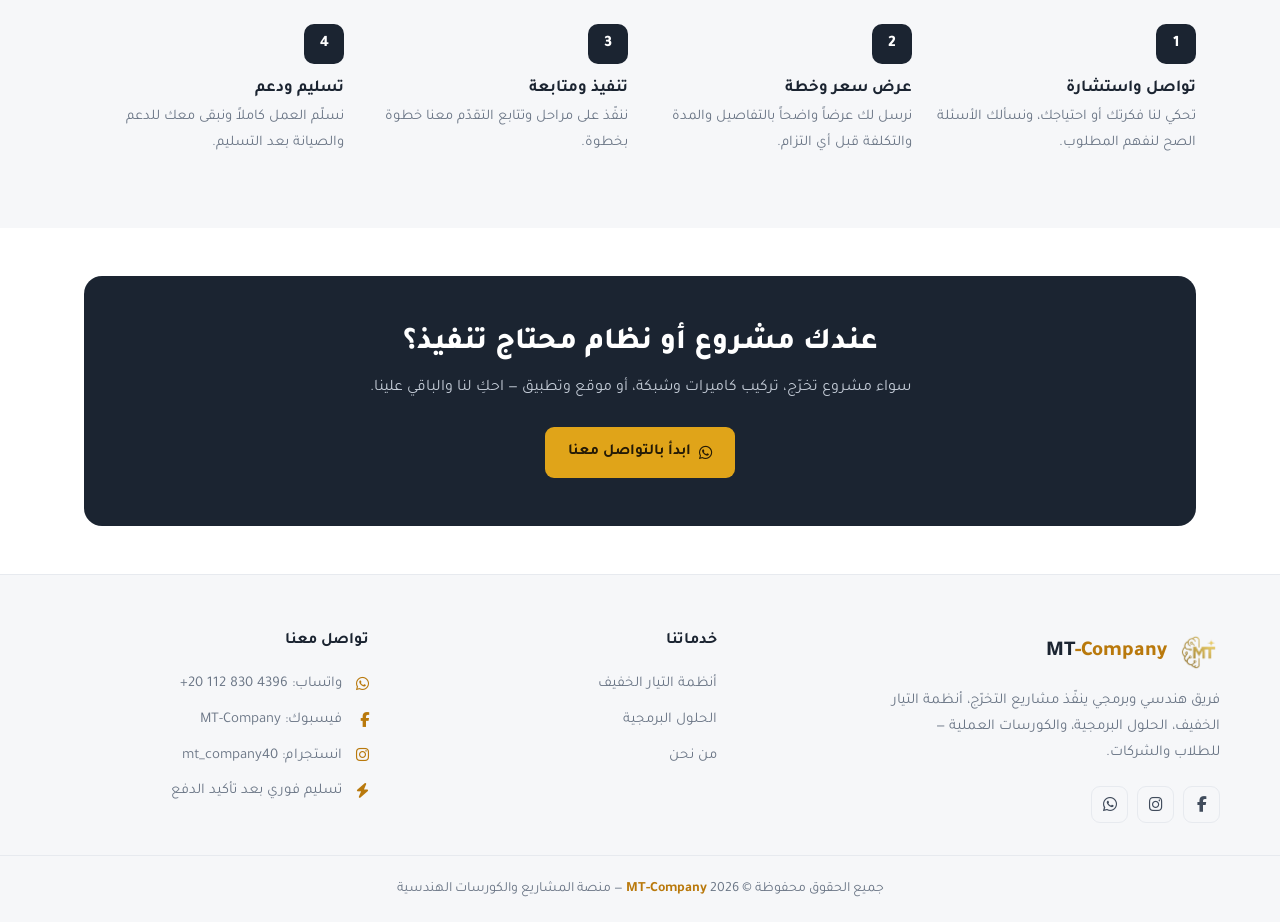
==== commit d93a5bfd: "Pivot to B2B: hide projects/courses, focus on low-current + software with work samples Retarget the " ====
--- a/index.html
+++ b/index.html
@@ -3,8 +3,8 @@
 <head>
     <meta charset="UTF-8">
     <meta name="viewport" content="width=device-width, initial-scale=1.0">
-    <title>MT-Company | مشاريع هندسية، أنظمة تيار خفيف، وحلول برمجية</title>
-    <meta name="description" content="MT-Company — فريق ينفّذ مشاريع التخرّج الإلكترونية، يركّب أنظمة التيار الخفيف (كاميرات، شبكات، إنذار حريق)، يطوّر مواقع وتطبيقات فل-ستاك، ويقدّم كورسات عملية.">
+    <title>MT-Company | أنظمة تيار خفيف وحلول برمجية للشركات</title>
+    <meta name="description" content="MT-Company — نخدم الشركات والمؤسسات في أنظمة التيار الخفيف (كاميرات مراقبة، شبكات، إنذار حريق) والحلول البرمجية (مواقع، تطبيقات، أنظمة إدارة).">
     <link rel="icon" href="logo.png">
     <link href="https://fonts.googleapis.com/css2?family=Tajawal:wght@400;500;700;800&display=swap" rel="stylesheet">
     <link rel="stylesheet" href="https://cdnjs.cloudflare.com/ajax/libs/font-awesome/6.4.0/css/all.min.css">
@@ -22,7 +22,7 @@
                 <p class="lead" data-i18n="home.hero.lead"></p>
                 <div class="hero-cta">
                     <a href="https://wa.me/201128304396" target="_blank" rel="noopener" class="btn btn-gold"><i class="fa-brands fa-whatsapp"></i> <span data-i18n="home.hero.cta1"></span></a>
-                    <a href="#services" class="btn btn-outline" data-i18n="home.hero.cta2"></a>
+                    <a href="#elv" class="btn btn-outline" data-i18n="home.hero.cta2"></a>
                 </div>
                 <p class="hero-tags" data-i18n="home.hero.tags"></p>
             </div>
@@ -36,29 +36,23 @@
     <section class="block tight bg-alt">
         <div class="container">
             <div class="stats">
-                <div class="stat"><div class="num">+50</div><div class="lbl" data-i18n="stat.projects"></div></div>
                 <div class="stat"><div class="num">+40</div><div class="lbl" data-i18n="stat.systems"></div></div>
+                <div class="stat"><div class="num">+30</div><div class="lbl" data-i18n="stat.software"></div></div>
                 <div class="stat"><div class="num">+300</div><div class="lbl" data-i18n="stat.clients"></div></div>
-                <div class="stat"><div class="num">+15</div><div class="lbl" data-i18n="stat.courses"></div></div>
+                <div class="stat"><div class="num">24/7</div><div class="lbl" data-i18n="stat.support"></div></div>
             </div>
         </div>
     </section>
 
-    <!-- Services -->
+    <!-- Services (two pillars) -->
     <section class="block" id="services">
         <div class="container">
-            <div class="section-head">
+            <div class="section-head center">
                 <span class="kicker" data-i18n="home.services.kicker"></span>
                 <h2 data-i18n="home.services.h2"></h2>
                 <p data-i18n="home.services.p"></p>
             </div>
-            <div class="pillars">
-                <div class="pillar">
-                    <div class="ico"><i class="fa-solid fa-microchip"></i></div>
-                    <h3 data-i18n="home.p1.title"></h3>
-                    <p data-i18n="home.p1.desc"></p>
-                    <a class="more" href="projects.html" data-i18n="home.p1.more"></a>
-                </div>
+            <div class="pillars" style="max-width:760px;margin:0 auto;">
                 <div class="pillar">
                     <div class="ico"><i class="fa-solid fa-video"></i></div>
                     <h3 data-i18n="home.p2.title"></h3>
@@ -70,12 +64,6 @@
                     <h3 data-i18n="home.p3.title"></h3>
                     <p data-i18n="home.p3.desc"></p>
                     <a class="more" href="#software" data-i18n="home.p3.more"></a>
-                </div>
-                <div class="pillar">
-                    <div class="ico"><i class="fa-solid fa-graduation-cap"></i></div>
-                    <h3 data-i18n="home.p4.title"></h3>
-                    <p data-i18n="home.p4.desc"></p>
-                    <a class="more" href="courses.html" data-i18n="home.p4.more"></a>
                 </div>
             </div>
         </div>
@@ -109,6 +97,14 @@
                     </ul>
                     <a href="https://wa.me/201128304396" target="_blank" rel="noopener" class="btn btn-dark"><i class="fa-solid fa-clipboard-check"></i> <span data-i18n="elv.cta"></span></a>
                 </div>
+            </div>
+
+            <div class="gallery-head"><h3 data-i18n="elv.work"></h3></div>
+            <div class="gallery">
+                <div class="sample"><div class="sample-media"><span class="cat" data-i18n="elv.kicker"></span><img src="https://images.unsplash.com/photo-1557597774-9d273605dfa9?auto=format&fit=crop&w=600&q=80" alt="" loading="lazy" onerror="this.src='https://via.placeholder.com/600x400/f6f7f9/b9790c?text=MT-Company'"></div><div class="cap"><h4 data-i18n="elv.g1"></h4></div></div>
+                <div class="sample"><div class="sample-media"><span class="cat" data-i18n="elv.kicker"></span><img src="https://images.unsplash.com/photo-1544197150-b99a580bb7a8?auto=format&fit=crop&w=600&q=80" alt="" loading="lazy" onerror="this.src='https://via.placeholder.com/600x400/f6f7f9/b9790c?text=MT-Company'"></div><div class="cap"><h4 data-i18n="elv.g2"></h4></div></div>
+                <div class="sample"><div class="sample-media"><span class="cat" data-i18n="elv.kicker"></span><img src="https://images.unsplash.com/photo-1582139329536-e7284fece509?auto=format&fit=crop&w=600&q=80" alt="" loading="lazy" onerror="this.src='https://via.placeholder.com/600x400/f6f7f9/b9790c?text=MT-Company'"></div><div class="cap"><h4 data-i18n="elv.g3"></h4></div></div>
+                <div class="sample"><div class="sample-media"><span class="cat" data-i18n="elv.kicker"></span><img src="https://images.unsplash.com/photo-1520340356584-f9917d1eea6f?auto=format&fit=crop&w=600&q=80" alt="" loading="lazy" onerror="this.src='https://via.placeholder.com/600x400/f6f7f9/b9790c?text=MT-Company'"></div><div class="cap"><h4 data-i18n="elv.g4"></h4></div></div>
             </div>
         </div>
     </section>
@@ -145,30 +141,14 @@
                     <a href="https://wa.me/201128304396" target="_blank" rel="noopener" class="btn btn-dark"><i class="fa-solid fa-paper-plane"></i> <span data-i18n="sw.cta"></span></a>
                 </div>
             </div>
-        </div>
-    </section>
 
-    <!-- Featured projects -->
-    <section class="block bg-alt">
-        <div class="container">
-            <div class="section-head">
-                <span class="kicker" data-i18n="home.fp.kicker"></span>
-                <h2 data-i18n="home.fp.h2"></h2>
+            <div class="gallery-head"><h3 data-i18n="sw.work"></h3></div>
+            <div class="gallery">
+                <div class="sample"><div class="sample-media"><span class="cat" data-i18n="sw.kicker"></span><img src="https://images.unsplash.com/photo-1551288049-bebda4e38f71?auto=format&fit=crop&w=600&q=80" alt="" loading="lazy" onerror="this.src='https://via.placeholder.com/600x400/f6f7f9/b9790c?text=MT-Company'"></div><div class="cap"><h4 data-i18n="sw.g1"></h4></div></div>
+                <div class="sample"><div class="sample-media"><span class="cat" data-i18n="sw.kicker"></span><img src="https://images.unsplash.com/photo-1512941937669-90a1b58e7e9c?auto=format&fit=crop&w=600&q=80" alt="" loading="lazy" onerror="this.src='https://via.placeholder.com/600x400/f6f7f9/b9790c?text=MT-Company'"></div><div class="cap"><h4 data-i18n="sw.g2"></h4></div></div>
+                <div class="sample"><div class="sample-media"><span class="cat" data-i18n="sw.kicker"></span><img src="https://images.unsplash.com/photo-1556742049-0cfed4f6a45d?auto=format&fit=crop&w=600&q=80" alt="" loading="lazy" onerror="this.src='https://via.placeholder.com/600x400/f6f7f9/b9790c?text=MT-Company'"></div><div class="cap"><h4 data-i18n="sw.g3"></h4></div></div>
+                <div class="sample"><div class="sample-media"><span class="cat" data-i18n="sw.kicker"></span><img src="https://images.unsplash.com/photo-1461749280684-dccba630e2f6?auto=format&fit=crop&w=600&q=80" alt="" loading="lazy" onerror="this.src='https://via.placeholder.com/600x400/f6f7f9/b9790c?text=MT-Company'"></div><div class="cap"><h4 data-i18n="sw.g4"></h4></div></div>
             </div>
-            <div class="cards-grid" id="featProjects"></div>
-            <div class="load-more"><a href="projects.html" class="btn btn-outline" data-i18n="home.fp.btn"></a></div>
-        </div>
-    </section>
-
-    <!-- Featured courses -->
-    <section class="block">
-        <div class="container">
-            <div class="section-head">
-                <span class="kicker" data-i18n="home.fc.kicker"></span>
-                <h2 data-i18n="home.fc.h2"></h2>
-            </div>
-            <div class="cards-grid" id="featCourses"></div>
-            <div class="load-more"><a href="courses.html" class="btn btn-outline" data-i18n="home.fc.btn"></a></div>
         </div>
     </section>
 
@@ -203,32 +183,6 @@
 
     <script src="assets/js/i18n.js"></script>
     <script src="assets/js/site.js"></script>
-    <script src="assets/js/projects-data.js"></script>
-    <script src="assets/js/courses-data.js"></script>
     <script src="assets/js/layout.js"></script>
-    <script>
-        function featuredCard(it, page, ctaKey) {
-            return `<article class="card">
-                <div class="card-media">
-                    <img src="${it.image}" alt="${L(it, "title")}" loading="lazy" onerror="this.src='https://via.placeholder.com/600x400/f6f7f9/b9790c?text=MT-Company'">
-                </div>
-                <div class="card-body">
-                    <span class="tag tag-${it.cat}">${L(it, "tagLabel")}</span>
-                    <h3 class="card-title">${L(it, "title")}</h3>
-                    <p class="card-desc">${L(it, "short")}</p>
-                    <div class="card-foot">
-                        <div class="price">${it.price} <small>${t("cat.currency")}</small></div>
-                        <a class="btn btn-outline btn-sm" href="${page}">${t(ctaKey)}</a>
-                    </div>
-                </div>
-            </article>`;
-        }
-        function renderFeatured() {
-            document.getElementById("featProjects").innerHTML = PROJECTS.slice(0, 3).map((p) => featuredCard(p, "projects.html", "cat.details")).join("");
-            document.getElementById("featCourses").innerHTML = COURSES.slice(0, 3).map((c) => featuredCard(c, "courses.html", "cat.enroll")).join("");
-        }
-        renderFeatured();
-        window.addEventListener("mt:lang", renderFeatured);
-    </script>
 </body>
 </html>
--- a/assets/css/theme.css
+++ b/assets/css/theme.css
@@ -140,6 +140,19 @@
 .stack-item i { color: var(--gold-deep); font-size: 1.1rem; width: 22px; text-align: center; }
 .tech-chips { display: flex; flex-wrap: wrap; gap: 8px; margin-top: 1.3rem; }
 .tech-chip { background: #fff; border: 1px solid var(--border); border-radius: 999px; padding: 0.35rem 0.85rem; font-size: 0.85rem; font-weight: 600; color: var(--body); }
+
+/* =========================== Work samples gallery =========================== */
+.gallery-head { margin: 2.75rem 0 1.3rem; }
+.gallery-head h3 { font-size: 1.3rem; font-weight: 800; }
+.gallery { display: grid; grid-template-columns: repeat(auto-fill, minmax(240px, 1fr)); gap: 1.2rem; }
+.sample { background: var(--card); border: 1px solid var(--border); border-radius: var(--radius); overflow: hidden; box-shadow: var(--shadow-sm); transition: transform 0.18s, box-shadow 0.18s, border-color 0.18s; }
+.sample:hover { transform: translateY(-4px); border-color: var(--gold-line); box-shadow: var(--shadow); }
+.sample-media { position: relative; height: 180px; overflow: hidden; }
+.sample-media img { width: 100%; height: 100%; object-fit: cover; transition: transform 0.4s; }
+.sample:hover .sample-media img { transform: scale(1.05); }
+.sample-media .cat { position: absolute; top: 10px; right: 10px; background: rgba(255,255,255,0.94); color: var(--gold-deep); font-size: 0.72rem; font-weight: 700; padding: 3px 10px; border-radius: 999px; box-shadow: var(--shadow-sm); }
+.sample .cap { padding: 0.9rem 1rem; }
+.sample .cap h4 { font-size: 1rem; font-weight: 700; }
 
 /* =========================== Process =========================== */
 .steps { display: grid; grid-template-columns: repeat(4, 1fr); gap: 1.5rem; counter-reset: step; }
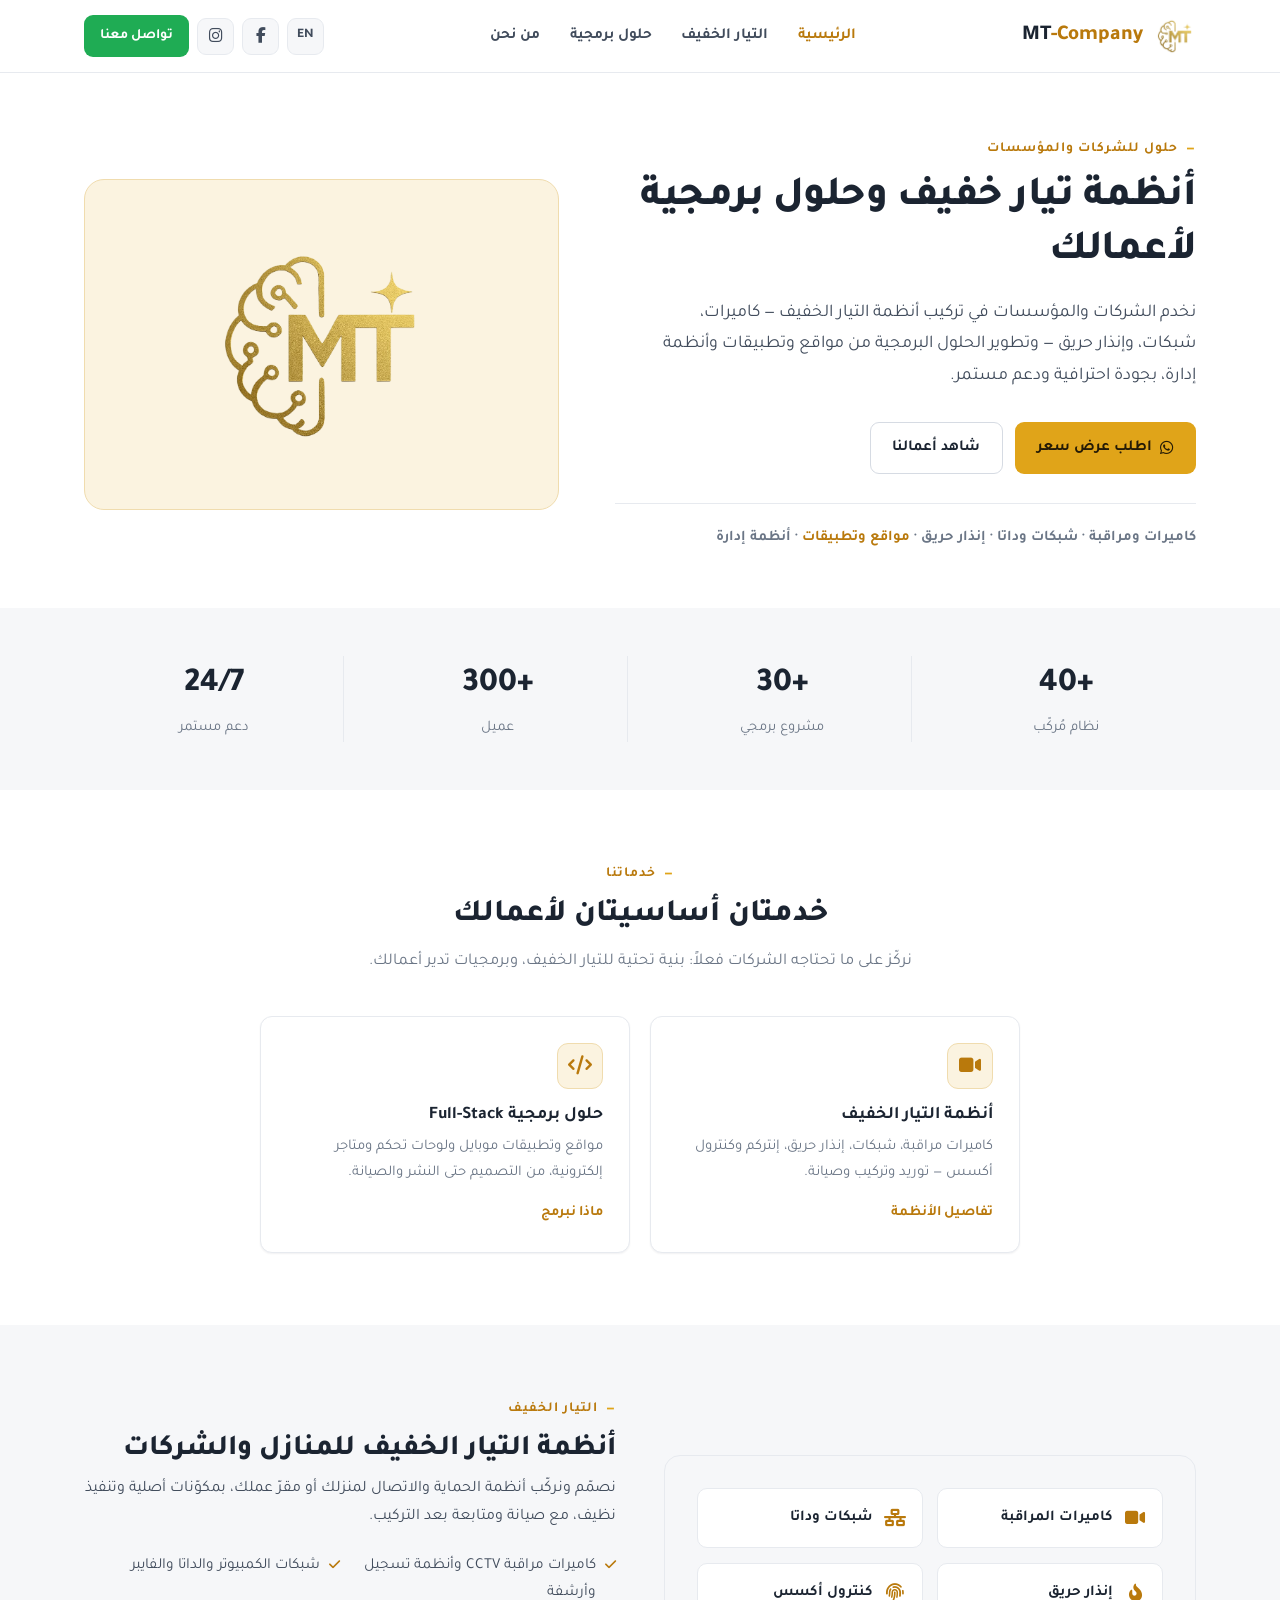
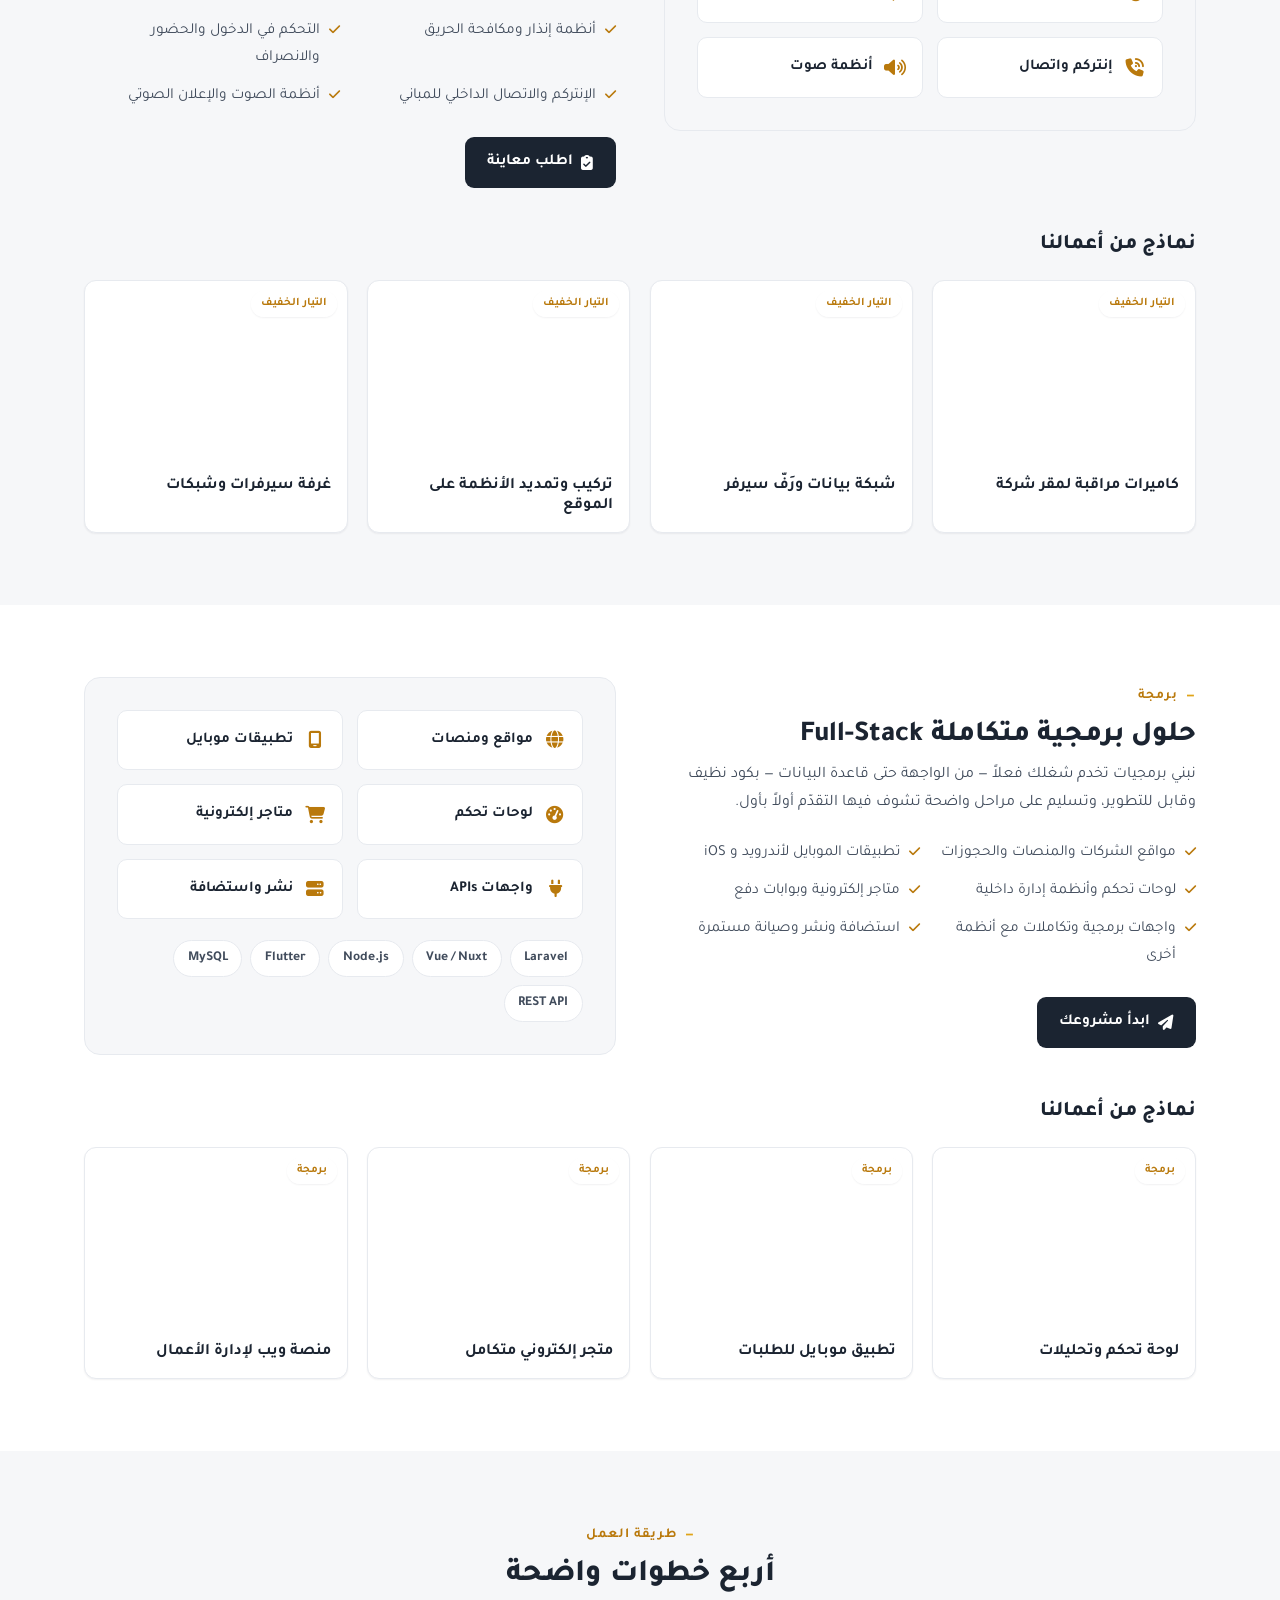
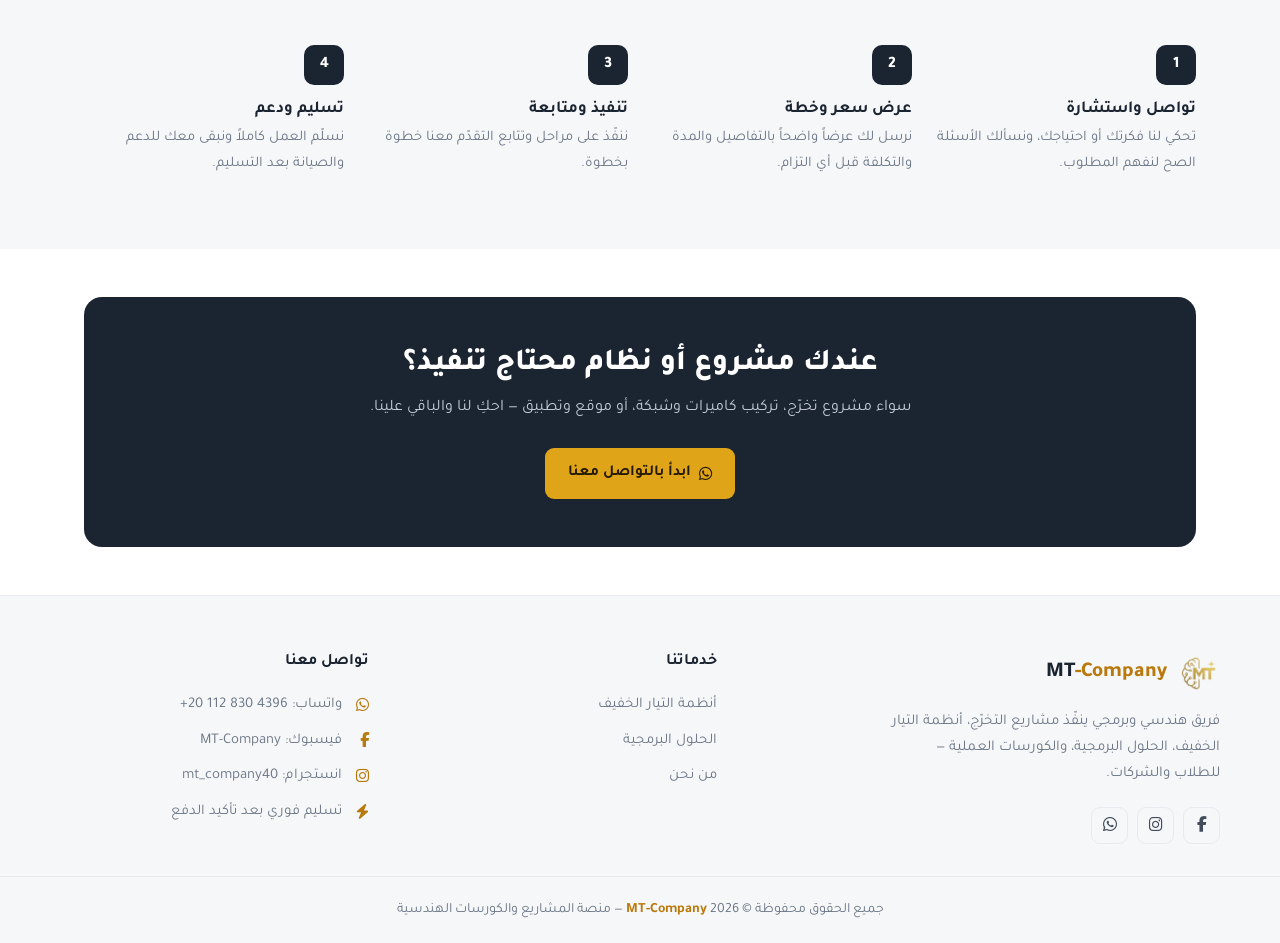
==== commit 1c31670a: "Fix mismatched ELV sample images; add story, mission/vision & team (CEO Mahmoud Eltoukhy) Replace tw" ====
--- a/index.html
+++ b/index.html
@@ -103,8 +103,8 @@
             <div class="gallery">
                 <div class="sample"><div class="sample-media"><span class="cat" data-i18n="elv.kicker"></span><img src="https://images.unsplash.com/photo-1557597774-9d273605dfa9?auto=format&fit=crop&w=600&q=80" alt="" loading="lazy" onerror="this.src='https://via.placeholder.com/600x400/f6f7f9/b9790c?text=MT-Company'"></div><div class="cap"><h4 data-i18n="elv.g1"></h4></div></div>
                 <div class="sample"><div class="sample-media"><span class="cat" data-i18n="elv.kicker"></span><img src="https://images.unsplash.com/photo-1544197150-b99a580bb7a8?auto=format&fit=crop&w=600&q=80" alt="" loading="lazy" onerror="this.src='https://via.placeholder.com/600x400/f6f7f9/b9790c?text=MT-Company'"></div><div class="cap"><h4 data-i18n="elv.g2"></h4></div></div>
-                <div class="sample"><div class="sample-media"><span class="cat" data-i18n="elv.kicker"></span><img src="https://images.unsplash.com/photo-1582139329536-e7284fece509?auto=format&fit=crop&w=600&q=80" alt="" loading="lazy" onerror="this.src='https://via.placeholder.com/600x400/f6f7f9/b9790c?text=MT-Company'"></div><div class="cap"><h4 data-i18n="elv.g3"></h4></div></div>
-                <div class="sample"><div class="sample-media"><span class="cat" data-i18n="elv.kicker"></span><img src="https://images.unsplash.com/photo-1520340356584-f9917d1eea6f?auto=format&fit=crop&w=600&q=80" alt="" loading="lazy" onerror="this.src='https://via.placeholder.com/600x400/f6f7f9/b9790c?text=MT-Company'"></div><div class="cap"><h4 data-i18n="elv.g4"></h4></div></div>
+                <div class="sample"><div class="sample-media"><span class="cat" data-i18n="elv.kicker"></span><img src="https://images.unsplash.com/photo-1621905251189-08b45d6a269e?auto=format&fit=crop&w=600&q=80" alt="" loading="lazy" onerror="this.src='https://via.placeholder.com/600x400/f6f7f9/b9790c?text=MT-Company'"></div><div class="cap"><h4 data-i18n="elv.g3"></h4></div></div>
+                <div class="sample"><div class="sample-media"><span class="cat" data-i18n="elv.kicker"></span><img src="https://images.unsplash.com/photo-1573164713988-8665fc963095?auto=format&fit=crop&w=600&q=80" alt="" loading="lazy" onerror="this.src='https://via.placeholder.com/600x400/f6f7f9/b9790c?text=MT-Company'"></div><div class="cap"><h4 data-i18n="elv.g4"></h4></div></div>
             </div>
         </div>
     </section>
--- a/assets/css/theme.css
+++ b/assets/css/theme.css
@@ -153,6 +153,26 @@
 .sample-media .cat { position: absolute; top: 10px; right: 10px; background: rgba(255,255,255,0.94); color: var(--gold-deep); font-size: 0.72rem; font-weight: 700; padding: 3px 10px; border-radius: 999px; box-shadow: var(--shadow-sm); }
 .sample .cap { padding: 0.9rem 1rem; }
 .sample .cap h4 { font-size: 1rem; font-weight: 700; }
+
+/* =========================== Mission / Vision =========================== */
+.mv-grid { display: grid; grid-template-columns: 1fr 1fr; gap: 1.5rem; }
+.mv { background: var(--card); border: 1px solid var(--border); border-radius: var(--radius); padding: 1.9rem; box-shadow: var(--shadow-sm); }
+.mv .ico { width: 48px; height: 48px; border-radius: 12px; display: grid; place-items: center; font-size: 1.2rem; color: var(--gold-deep); background: var(--gold-tint); border: 1px solid var(--gold-line); margin-bottom: 1rem; }
+.mv h3 { font-size: 1.2rem; margin-bottom: 0.4rem; }
+.mv p { color: var(--muted); font-size: 0.96rem; }
+
+/* =========================== Team =========================== */
+.team { display: grid; grid-template-columns: repeat(auto-fit, minmax(220px, 1fr)); gap: 1.4rem; }
+.member { text-align: center; background: var(--card); border: 1px solid var(--border); border-radius: var(--radius); padding: 1.9rem 1.2rem; box-shadow: var(--shadow-sm); transition: transform 0.18s, border-color 0.18s; }
+.member:hover { transform: translateY(-4px); border-color: var(--gold-line); }
+.member .avatar { width: 88px; height: 88px; border-radius: 50%; margin: 0 auto 1rem; display: grid; place-items: center; font-size: 1.7rem; font-weight: 800; background: var(--gold-tint); color: var(--gold-deep); border: 2px solid var(--gold-line); overflow: hidden; }
+.member .avatar img { width: 100%; height: 100%; object-fit: cover; }
+.member.lead { border-color: var(--gold-line); box-shadow: var(--shadow); }
+.member.lead .avatar { width: 104px; height: 104px; background: var(--gold-grad, var(--gold)); color: #241a06; border-color: var(--gold); }
+.member h4 { font-size: 1.14rem; }
+.member .role { color: var(--gold-deep); font-weight: 700; font-size: 0.9rem; margin-top: 3px; }
+.member p { color: var(--muted); font-size: 0.9rem; margin-top: 0.6rem; }
+@media (max-width: 720px) { .mv-grid { grid-template-columns: 1fr; } }
 
 /* =========================== Process =========================== */
 .steps { display: grid; grid-template-columns: repeat(4, 1fr); gap: 1.5rem; counter-reset: step; }
